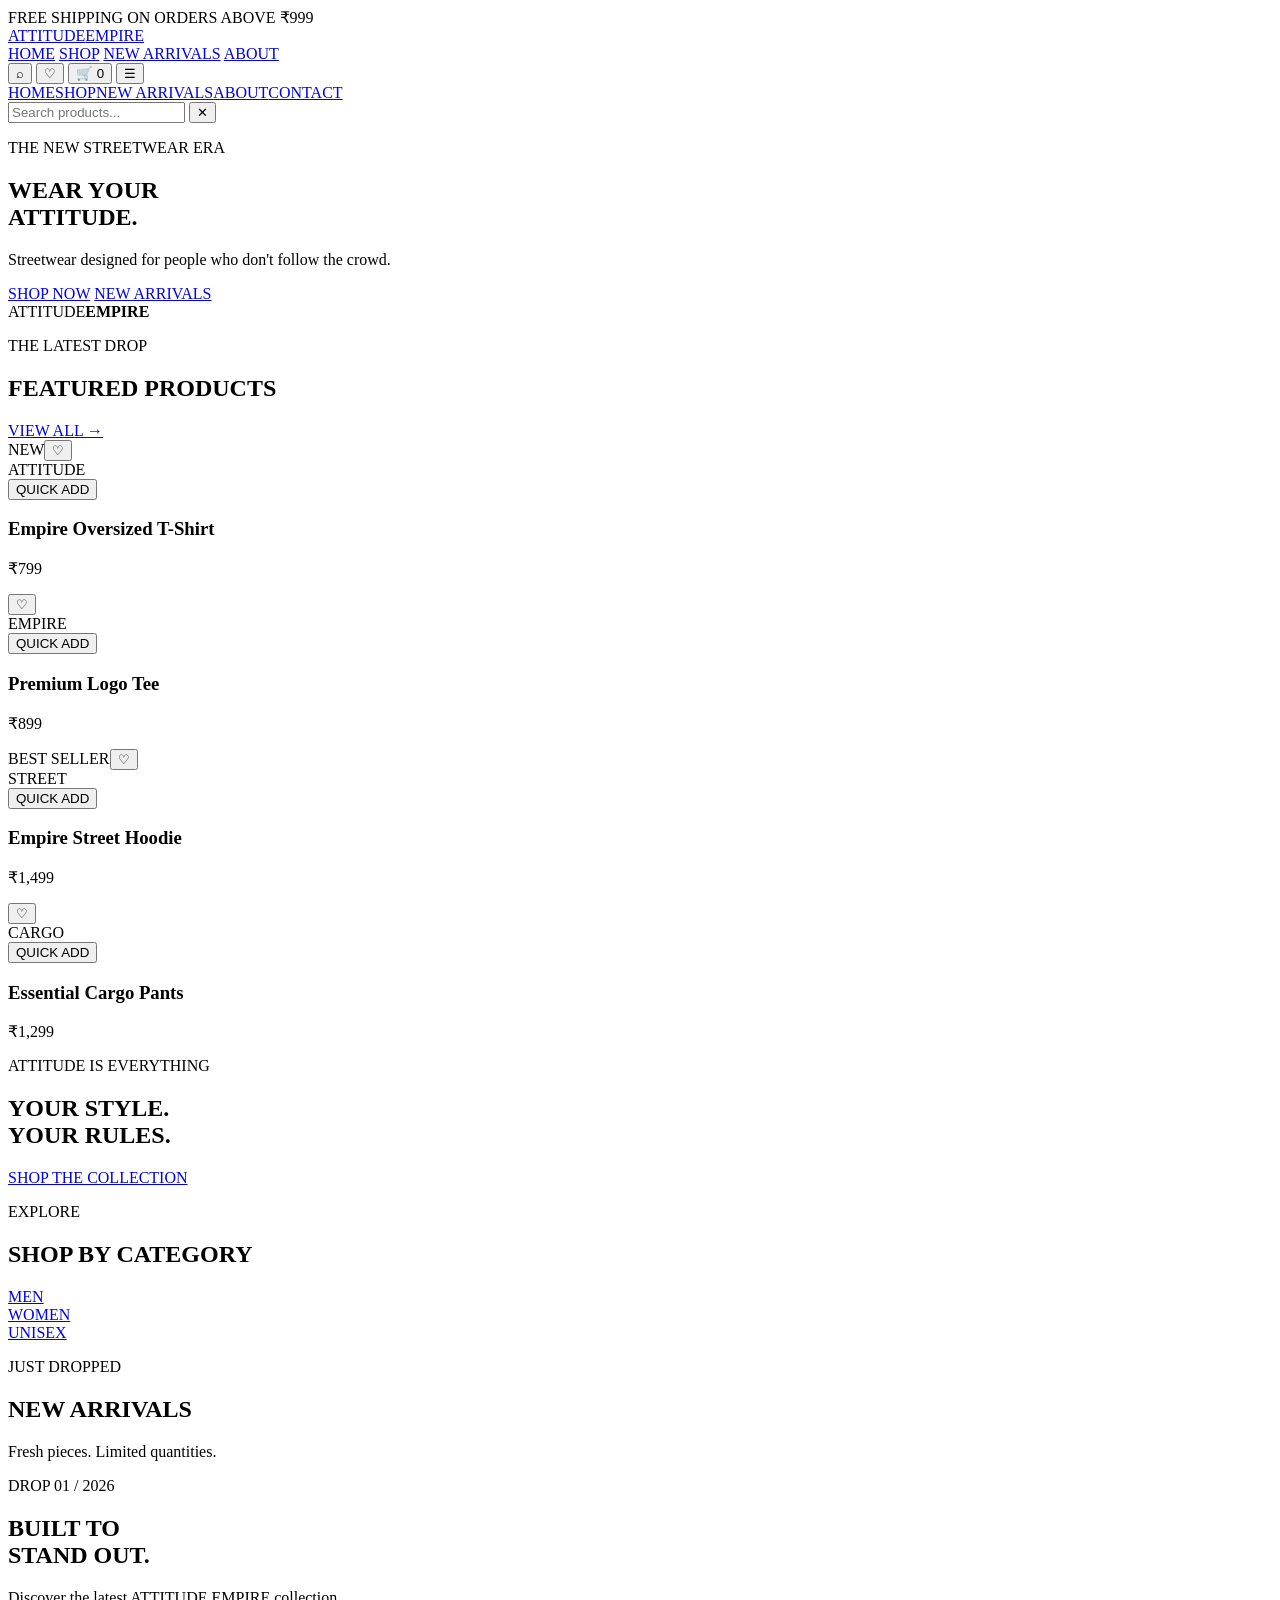
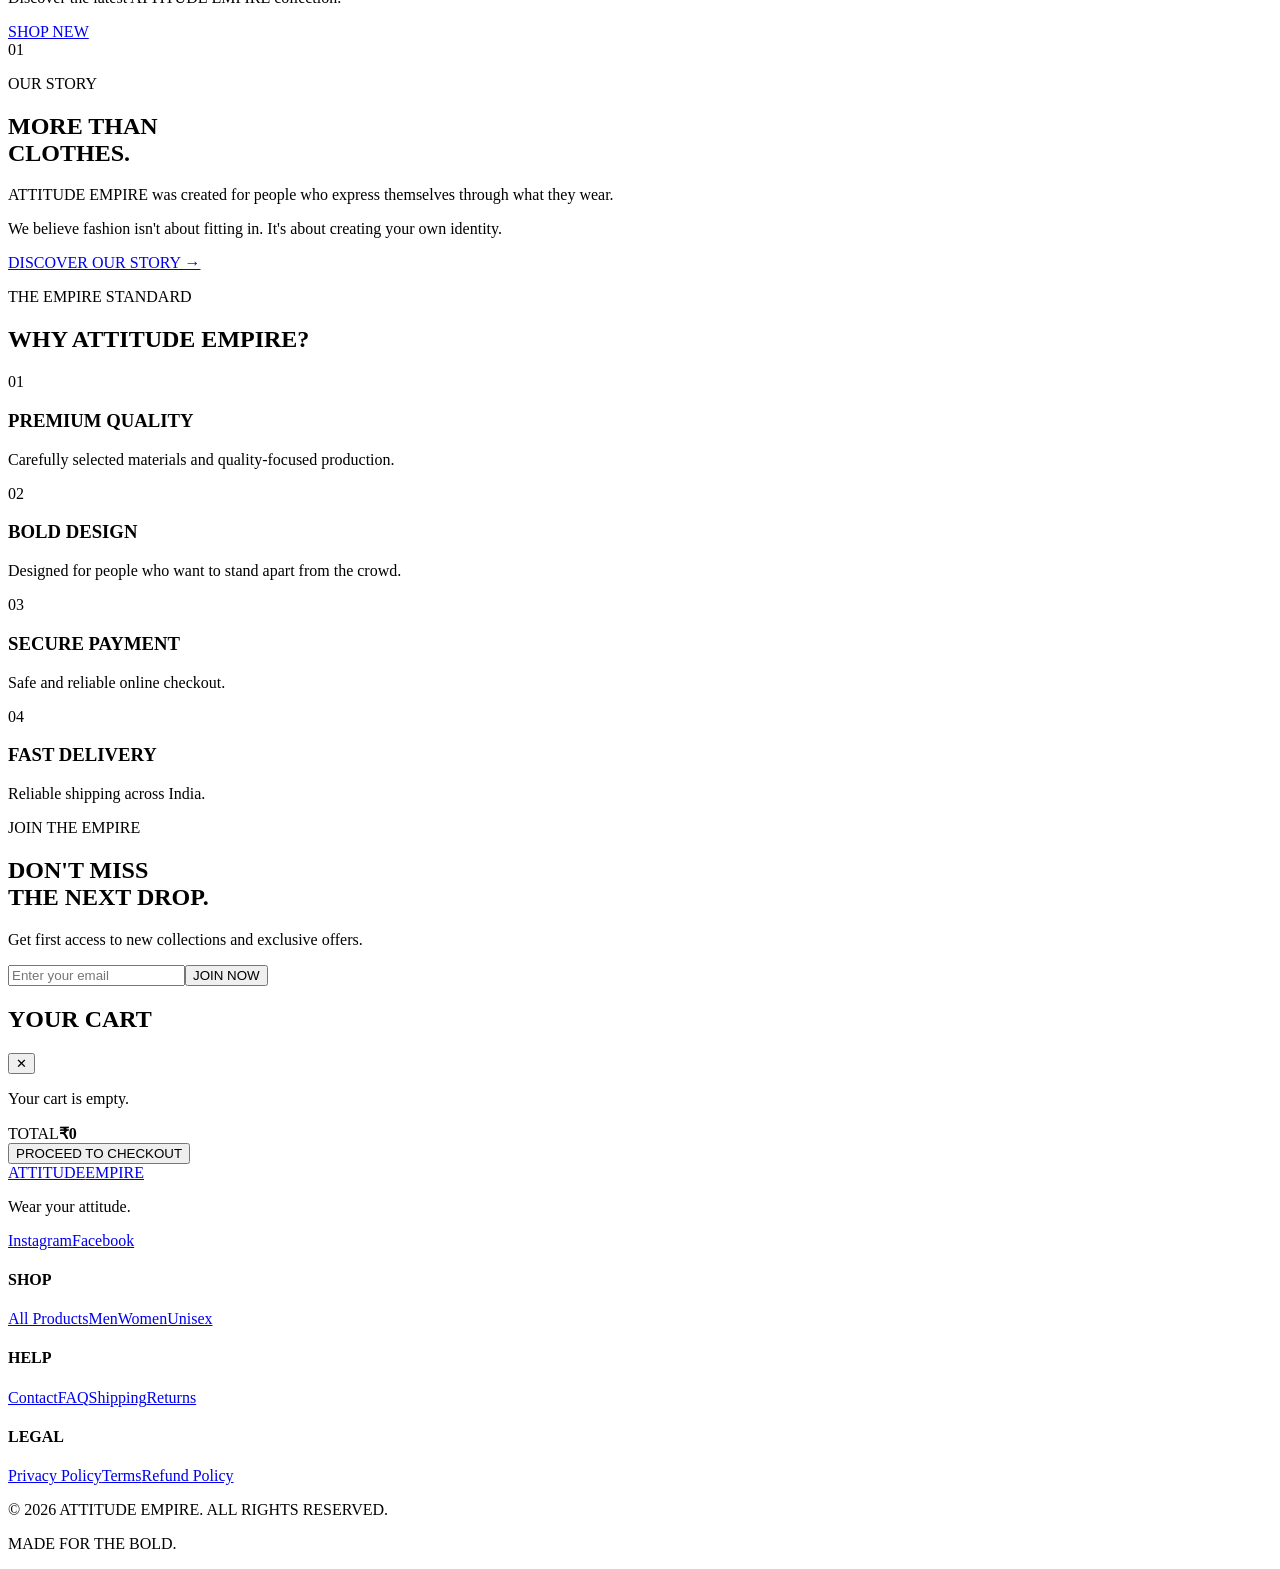
==== index.html @ fe7405b1 "Add ATTITUDE EMPIRE homepage" ====
<!DOCTYPE html>
<html lang="en">
<head>
  <meta charset="UTF-8">
  <meta name="viewport" content="width=device-width, initial-scale=1.0">
  <title>ATTITUDE EMPIRE | Wear Your Attitude</title>
  <meta name="description" content="ATTITUDE EMPIRE - Premium streetwear designed for those who don't follow the crowd.">
  <link rel="preconnect" href="https://fonts.googleapis.com">
  <link rel="preconnect" href="https://fonts.gstatic.com" crossorigin>
  <link href="https://fonts.googleapis.com/css2?family=Montserrat:wght@400;500;600;700;800&display=swap" rel="stylesheet">
  <link rel="stylesheet" href="style.css">
</head>
<body>
  <div class="announcement">FREE SHIPPING ON ORDERS ABOVE ₹999</div>

  <header class="navbar">
    <a href="#home" class="logo">ATTITUDE<span>EMPIRE</span></a>
    <nav class="desktop-nav">
      <a href="#home">HOME</a>
      <a href="#shop">SHOP</a>
      <a href="#new">NEW ARRIVALS</a>
      <a href="#about">ABOUT</a>
    </nav>
    <div class="nav-actions">
      <button id="searchBtn" aria-label="Search">⌕</button>
      <button aria-label="Wishlist">♡</button>
      <button id="cartBtn" aria-label="Cart">🛒 <span id="cartCount">0</span></button>
      <button id="menuBtn" class="mobile-menu-btn" aria-label="Menu">☰</button>
    </div>
  </header>

  <div id="mobileMenu" class="mobile-menu">
    <a href="#home">HOME</a><a href="#shop">SHOP</a><a href="#new">NEW ARRIVALS</a><a href="#about">ABOUT</a><a href="#contact">CONTACT</a>
  </div>

  <div id="searchPanel" class="search-panel">
    <input type="text" id="searchInput" placeholder="Search products...">
    <button id="closeSearch">✕</button>
  </div>

  <main>
    <section id="home" class="hero">
      <div class="hero-content">
        <p class="eyebrow">THE NEW STREETWEAR ERA</p>
        <h1>WEAR YOUR<br><span>ATTITUDE.</span></h1>
        <p class="hero-description">Streetwear designed for people who don't follow the crowd.</p>
        <div class="hero-buttons">
          <a href="#shop" class="btn btn-dark">SHOP NOW</a>
          <a href="#new" class="btn btn-outline">NEW ARRIVALS</a>
        </div>
      </div>
      <div class="hero-image"><div class="hero-placeholder"><span>ATTITUDE</span><strong>EMPIRE</strong></div></div>
    </section>

    <section id="shop" class="section">
      <div class="section-heading">
        <div><p class="eyebrow">THE LATEST DROP</p><h2>FEATURED PRODUCTS</h2></div>
        <a href="#products" class="view-all">VIEW ALL →</a>
      </div>
      <div id="products" class="product-grid">
        <article class="product-card" data-name="Empire Oversized T Shirt">
          <div class="product-image"><span class="badge">NEW</span><button class="wishlist">♡</button><div class="product-placeholder">ATTITUDE</div><button class="quick-add" data-product="Empire Oversized T-Shirt" data-price="799">QUICK ADD</button></div>
          <div class="product-info"><h3>Empire Oversized T-Shirt</h3><p>₹799</p></div>
        </article>
        <article class="product-card" data-name="Premium Logo Tee">
          <div class="product-image"><button class="wishlist">♡</button><div class="product-placeholder">EMPIRE</div><button class="quick-add" data-product="Premium Logo Tee" data-price="899">QUICK ADD</button></div>
          <div class="product-info"><h3>Premium Logo Tee</h3><p>₹899</p></div>
        </article>
        <article class="product-card" data-name="Empire Street Hoodie">
          <div class="product-image"><span class="badge">BEST SELLER</span><button class="wishlist">♡</button><div class="product-placeholder">STREET</div><button class="quick-add" data-product="Empire Street Hoodie" data-price="1499">QUICK ADD</button></div>
          <div class="product-info"><h3>Empire Street Hoodie</h3><p>₹1,499</p></div>
        </article>
        <article class="product-card" data-name="Essential Cargo Pants">
          <div class="product-image"><button class="wishlist">♡</button><div class="product-placeholder">CARGO</div><button class="quick-add" data-product="Essential Cargo Pants" data-price="1299">QUICK ADD</button></div>
          <div class="product-info"><h3>Essential Cargo Pants</h3><p>₹1,299</p></div>
        </article>
      </div>
    </section>

    <section class="statement"><div><p class="eyebrow">ATTITUDE IS EVERYTHING</p><h2>YOUR STYLE.<br>YOUR RULES.</h2><a href="#shop" class="btn btn-light">SHOP THE COLLECTION</a></div></section>

    <section class="section categories-section">
      <div class="center-heading"><p class="eyebrow">EXPLORE</p><h2>SHOP BY CATEGORY</h2></div>
      <div class="category-grid">
        <a href="#shop" class="category-card"><div class="category-bg men"><span>MEN</span></div></a>
        <a href="#shop" class="category-card"><div class="category-bg women"><span>WOMEN</span></div></a>
        <a href="#shop" class="category-card"><div class="category-bg unisex"><span>UNISEX</span></div></a>
      </div>
    </section>

    <section id="new" class="section new-arrivals">
      <div class="center-heading"><p class="eyebrow">JUST DROPPED</p><h2>NEW ARRIVALS</h2><p>Fresh pieces. Limited quantities.</p></div>
      <div class="new-arrival-box"><div><p class="eyebrow">DROP 01 / 2026</p><h2>BUILT TO<br>STAND OUT.</h2><p>Discover the latest ATTITUDE EMPIRE collection.</p><a href="#shop" class="btn btn-dark">SHOP NEW</a></div><div class="drop-number">01</div></div>
    </section>

    <section id="about" class="about"><div class="about-content"><p class="eyebrow">OUR STORY</p><h2>MORE THAN<br><span>CLOTHES.</span></h2><p>ATTITUDE EMPIRE was created for people who express themselves through what they wear.</p><p>We believe fashion isn't about fitting in. It's about creating your own identity.</p><a href="#contact" class="text-link">DISCOVER OUR STORY →</a></div></section>

    <section class="section why-us">
      <div class="center-heading"><p class="eyebrow">THE EMPIRE STANDARD</p><h2>WHY ATTITUDE EMPIRE?</h2></div>
      <div class="features">
        <div class="feature"><div>01</div><h3>PREMIUM QUALITY</h3><p>Carefully selected materials and quality-focused production.</p></div>
        <div class="feature"><div>02</div><h3>BOLD DESIGN</h3><p>Designed for people who want to stand apart from the crowd.</p></div>
        <div class="feature"><div>03</div><h3>SECURE PAYMENT</h3><p>Safe and reliable online checkout.</p></div>
        <div class="feature"><div>04</div><h3>FAST DELIVERY</h3><p>Reliable shipping across India.</p></div>
      </div>
    </section>

    <section class="newsletter"><p class="eyebrow">JOIN THE EMPIRE</p><h2>DON'T MISS<br>THE NEXT DROP.</h2><p>Get first access to new collections and exclusive offers.</p><form id="newsletterForm"><input type="email" placeholder="Enter your email" required><button type="submit">JOIN NOW</button></form></section>
  </main>

  <aside id="cartDrawer" class="cart-drawer">
    <div class="cart-header"><h2>YOUR CART</h2><button id="closeCart">✕</button></div>
    <div id="cartItems" class="cart-items"><p class="empty-cart">Your cart is empty.</p></div>
    <div class="cart-footer"><div class="cart-total"><span>TOTAL</span><strong id="cartTotal">₹0</strong></div><button id="checkoutBtn" class="checkout-btn">PROCEED TO CHECKOUT</button></div>
  </aside>
  <div id="overlay" class="overlay"></div>

  <footer id="contact">
    <div class="footer-main">
      <div class="footer-brand"><a href="#home" class="logo">ATTITUDE<span>EMPIRE</span></a><p>Wear your attitude.</p><div class="socials"><a href="#">Instagram</a><a href="#">Facebook</a></div></div>
      <div class="footer-column"><h4>SHOP</h4><a href="#shop">All Products</a><a href="#shop">Men</a><a href="#shop">Women</a><a href="#shop">Unisex</a></div>
      <div class="footer-column"><h4>HELP</h4><a href="#contact">Contact</a><a href="#">FAQ</a><a href="#">Shipping</a><a href="#">Returns</a></div>
      <div class="footer-column"><h4>LEGAL</h4><a href="#">Privacy Policy</a><a href="#">Terms</a><a href="#">Refund Policy</a></div>
    </div>
    <div class="footer-bottom"><p>© 2026 ATTITUDE EMPIRE. ALL RIGHTS RESERVED.</p><p>MADE FOR THE BOLD.</p></div>
  </footer>

  <script src="script.js"></script>
</body>
</html>
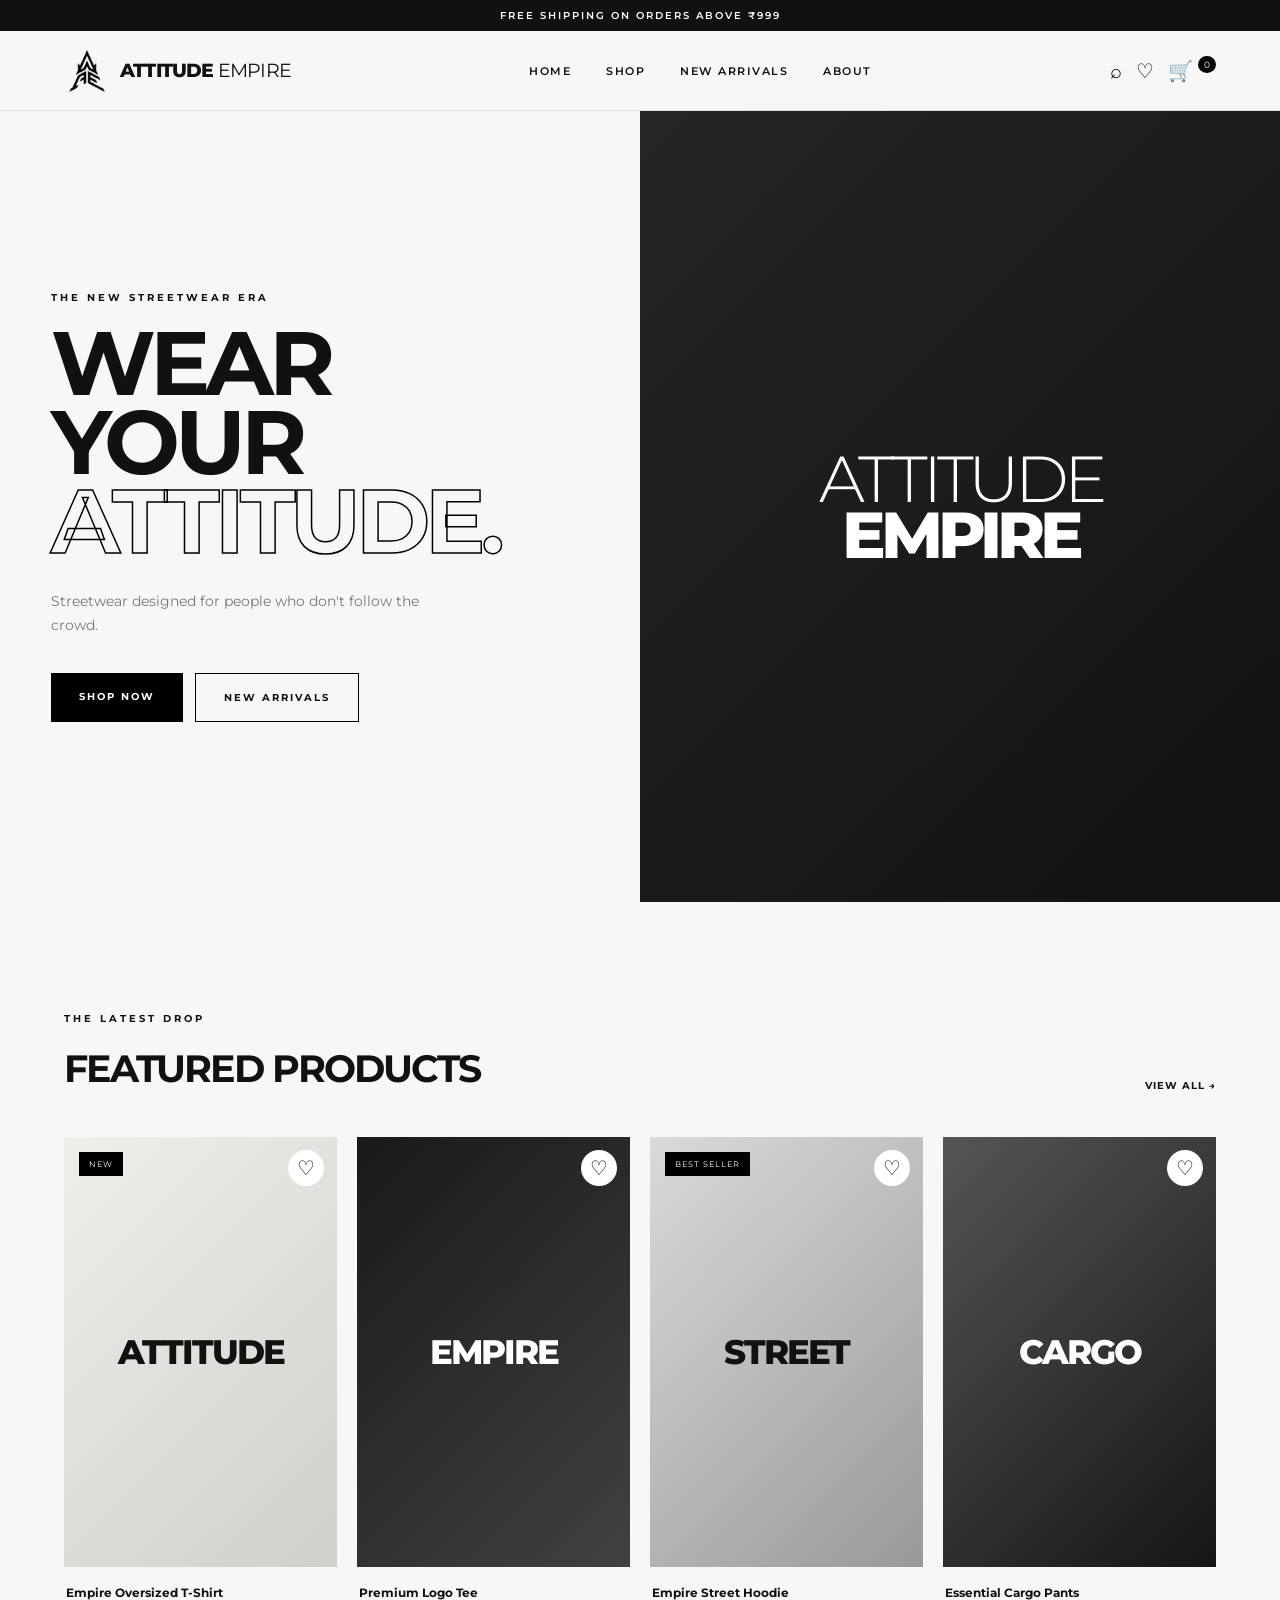
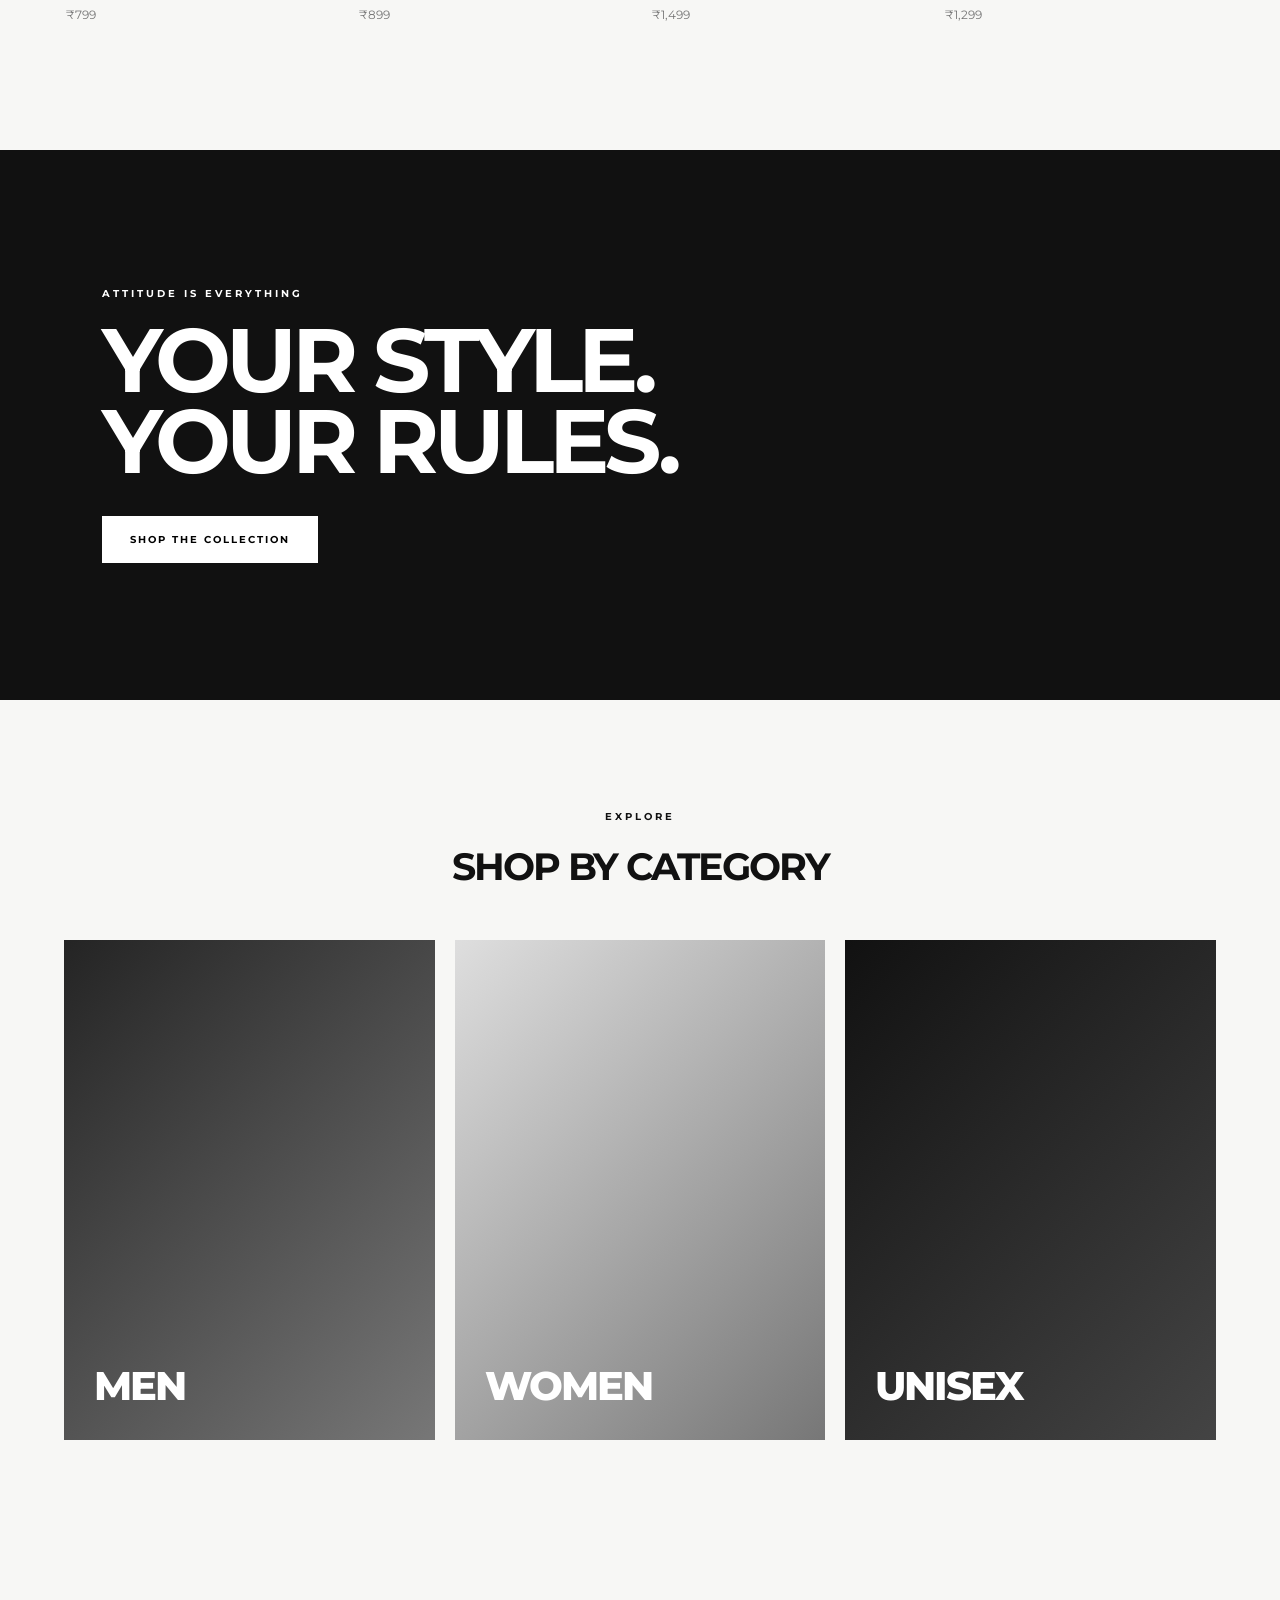
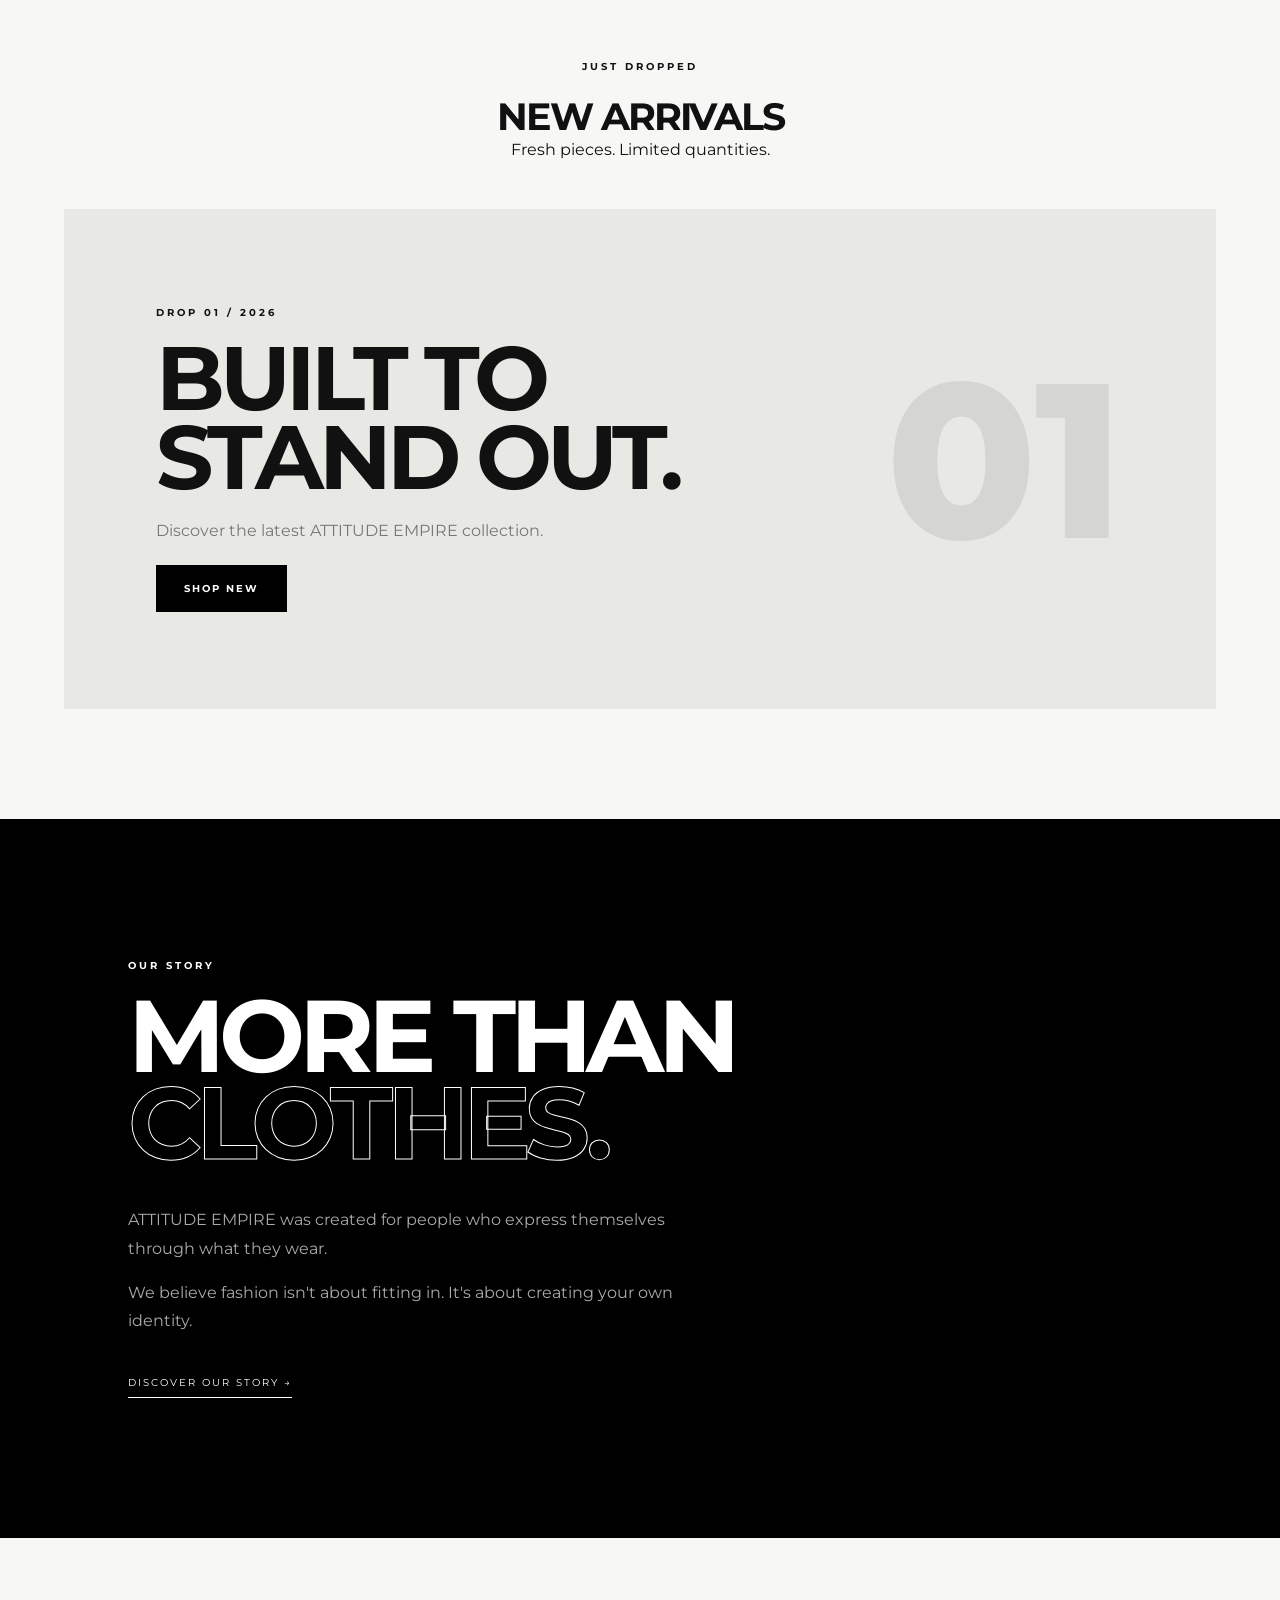
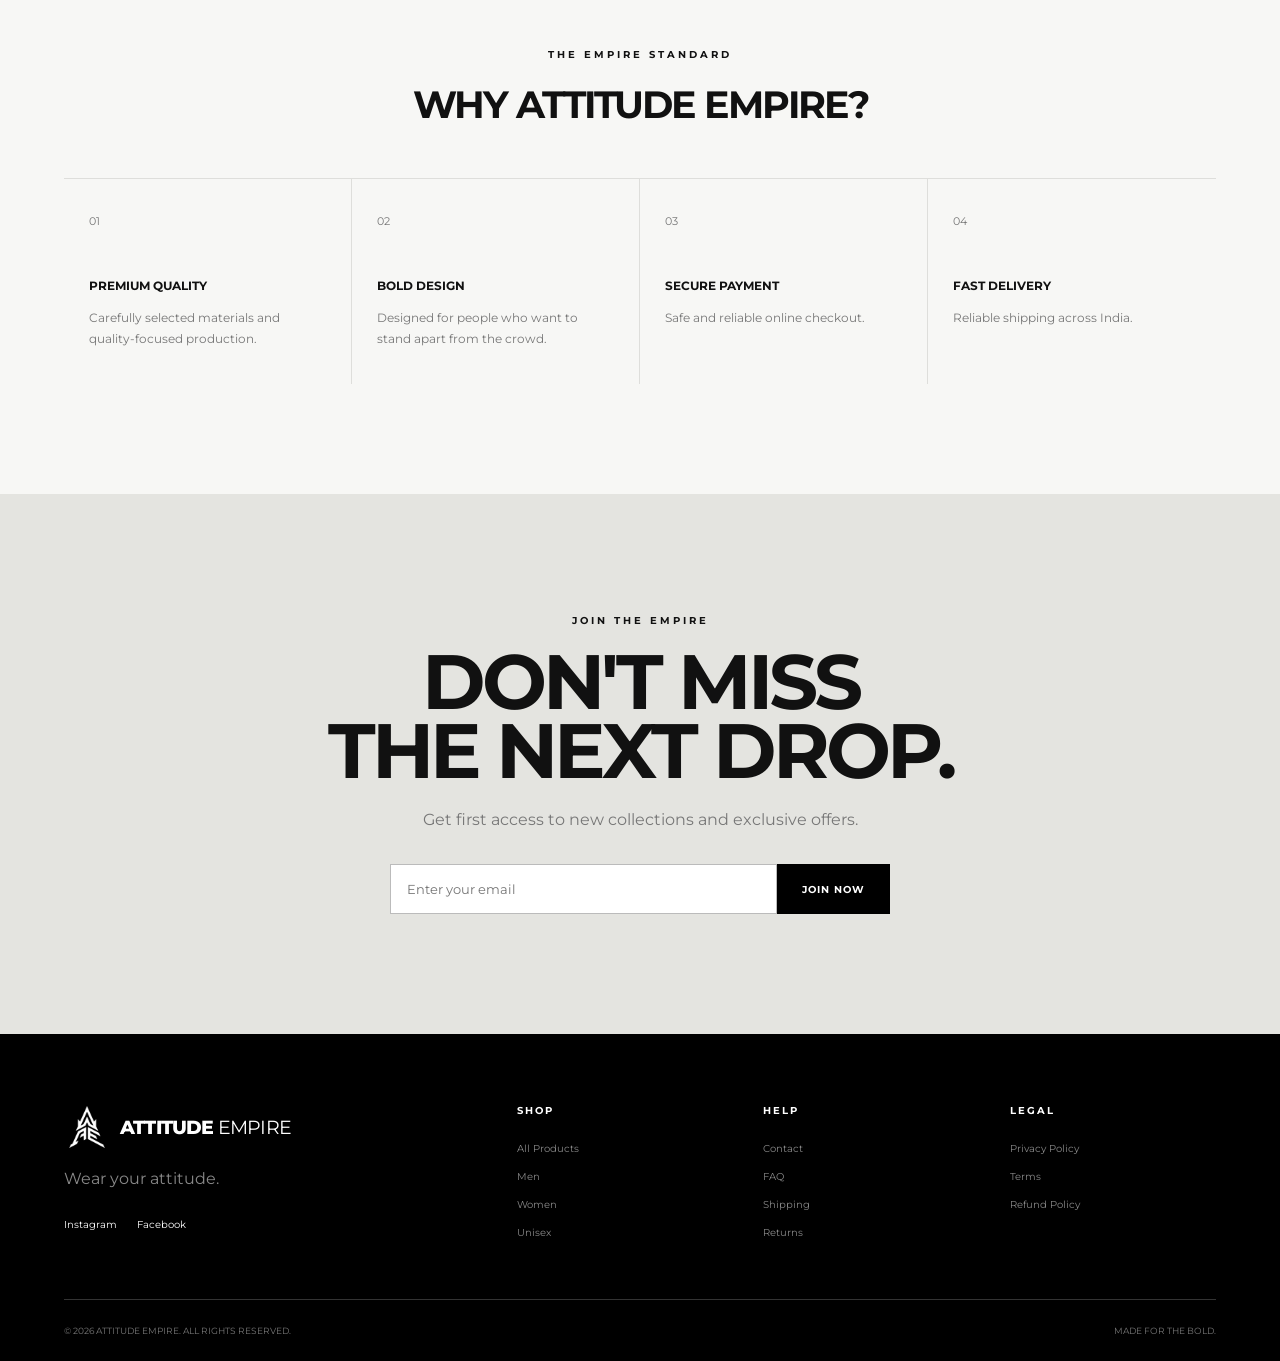
==== commit 3b23eda8: "Add official ATTITUDE EMPIRE brand assets" ====
--- a/index.html
+++ b/index.html
@@ -5,6 +5,8 @@
   <meta name="viewport" content="width=device-width, initial-scale=1.0">
   <title>ATTITUDE EMPIRE | Wear Your Attitude</title>
   <meta name="description" content="ATTITUDE EMPIRE - Premium streetwear designed for those who don't follow the crowd.">
+  <link rel="icon" type="image/png" sizes="64x64" href="assets/favicon.png">
+  <link rel="apple-touch-icon" sizes="180x180" href="assets/apple-touch-icon.png">
   <link rel="preconnect" href="https://fonts.googleapis.com">
   <link rel="preconnect" href="https://fonts.gstatic.com" crossorigin>
   <link href="https://fonts.googleapis.com/css2?family=Montserrat:wght@400;500;600;700;800&display=swap" rel="stylesheet">
@@ -14,7 +16,7 @@
   <div class="announcement">FREE SHIPPING ON ORDERS ABOVE ₹999</div>
 
   <header class="navbar">
-    <a href="#home" class="logo">ATTITUDE<span>EMPIRE</span></a>
+    <a href="#home" class="logo" aria-label="ATTITUDE EMPIRE home"><img src="assets/attitude-empire-logo.png" alt="" width="52" height="52"><span class="logo-wordmark"><strong>ATTITUDE</strong> EMPIRE</span></a>
     <nav class="desktop-nav">
       <a href="#home">HOME</a>
       <a href="#shop">SHOP</a>
@@ -117,7 +119,7 @@
 
   <footer id="contact">
     <div class="footer-main">
-      <div class="footer-brand"><a href="#home" class="logo">ATTITUDE<span>EMPIRE</span></a><p>Wear your attitude.</p><div class="socials"><a href="#">Instagram</a><a href="#">Facebook</a></div></div>
+      <div class="footer-brand"><a href="#home" class="logo footer-logo" aria-label="ATTITUDE EMPIRE home"><img src="assets/attitude-empire-logo.png" alt="" width="64" height="64"><span class="logo-wordmark"><strong>ATTITUDE</strong> EMPIRE</span></a><p>Wear your attitude.</p><div class="socials"><a href="#">Instagram</a><a href="#">Facebook</a></div></div>
       <div class="footer-column"><h4>SHOP</h4><a href="#shop">All Products</a><a href="#shop">Men</a><a href="#shop">Women</a><a href="#shop">Unisex</a></div>
       <div class="footer-column"><h4>HELP</h4><a href="#contact">Contact</a><a href="#">FAQ</a><a href="#">Shipping</a><a href="#">Returns</a></div>
       <div class="footer-column"><h4>LEGAL</h4><a href="#">Privacy Policy</a><a href="#">Terms</a><a href="#">Refund Policy</a></div>
@@ -127,4 +129,4 @@
 
   <script src="script.js"></script>
 </body>
-</html>+</html>
--- a/style.css
+++ b/style.css
@@ -0,0 +1,8 @@
+*{margin:0;padding:0;box-sizing:border-box}:root{--black:#111;--white:#fff;--cream:#f7f7f5;--gray:#777;--border:#dededb}html{scroll-behavior:smooth}body{font-family:"Montserrat",Arial,sans-serif;background:var(--cream);color:var(--black);overflow-x:hidden}a{color:inherit;text-decoration:none}button,input{font-family:inherit}button{cursor:pointer;border:0}.announcement{background:var(--black);color:white;text-align:center;padding:9px;font-size:10px;letter-spacing:2px;font-weight:600}.navbar{height:80px;padding:0 5%;display:flex;align-items:center;justify-content:space-between;background:rgba(247,247,245,.96);border-bottom:1px solid var(--border);position:sticky;top:0;z-index:100}.logo{font-size:19px;font-weight:800;letter-spacing:-.8px}.logo span{font-weight:400;margin-left:4px}.desktop-nav{display:flex;gap:35px}.desktop-nav a{font-size:11px;font-weight:600;letter-spacing:1.5px}.nav-actions{display:flex;align-items:center;gap:14px}.nav-actions button{background:transparent;font-size:20px}#cartCount{background:black;color:white;font-size:9px;border-radius:50%;padding:3px 6px;vertical-align:top}.mobile-menu-btn{display:none}.search-panel{display:none;position:fixed;top:80px;left:0;width:100%;padding:25px 5%;background:white;z-index:99;border-bottom:1px solid var(--border)}.search-panel.active{display:flex}.search-panel input{width:100%;padding:15px;border:1px solid #ccc;outline:none}.search-panel button{width:60px;background:black;color:white}.hero{min-height:calc(100vh - 109px);display:grid;grid-template-columns:1fr 1fr}.hero-content{display:flex;flex-direction:column;justify-content:center;padding:8%}.eyebrow{font-size:10px;font-weight:700;letter-spacing:3px;margin-bottom:20px}.hero h1{font-size:clamp(55px,7vw,105px);line-height:.88;letter-spacing:-5px;margin-bottom:30px}.hero h1 span{-webkit-text-stroke:1.5px black;color:transparent}.hero-description{max-width:400px;line-height:1.7;color:var(--gray);font-size:14px;margin-bottom:35px}.hero-buttons{display:flex;gap:12px}.btn{display:inline-block;padding:17px 28px;font-size:10px;font-weight:700;letter-spacing:2px;transition:.3s}.btn-dark{background:black;color:white}.btn-dark:hover{background:#333}.btn-outline{border:1px solid black}.btn-outline:hover{background:black;color:white}.hero-image{min-height:600px}.hero-placeholder{height:100%;background:linear-gradient(135deg,#252525,#111);color:white;display:flex;flex-direction:column;justify-content:center;align-items:center;font-size:65px;line-height:.85;letter-spacing:-5px}.hero-placeholder span{font-weight:300}.hero-placeholder strong{font-weight:800}.section{padding:110px 5%}.section-heading{display:flex;justify-content:space-between;align-items:end;margin-bottom:45px}.section-heading h2,.center-heading h2{font-size:38px;letter-spacing:-2px}.view-all{font-size:10px;font-weight:700;letter-spacing:1px}.product-grid{display:grid;grid-template-columns:repeat(4,1fr);gap:20px}.product-image{height:430px;position:relative;background:#e7e7e3;overflow:hidden}.product-placeholder{width:100%;height:100%;display:flex;justify-content:center;align-items:center;background:linear-gradient(135deg,#eeeeeb,#cfcfcb);font-size:34px;font-weight:800;letter-spacing:-2px}.product-card:nth-child(2) .product-placeholder{background:linear-gradient(135deg,#191919,#414141);color:white}.product-card:nth-child(3) .product-placeholder{background:linear-gradient(135deg,#dadada,#999)}.product-card:nth-child(4) .product-placeholder{background:linear-gradient(135deg,#555,#151515);color:white}.badge{position:absolute;top:15px;left:15px;background:black;color:white;padding:7px 10px;font-size:8px;letter-spacing:1px;z-index:2}.wishlist{position:absolute;top:13px;right:13px;width:36px;height:36px;border-radius:50%;background:white;font-size:20px;z-index:2}.wishlist.active{background:black;color:white}.quick-add{position:absolute;bottom:-60px;left:15px;right:15px;padding:15px;background:white;font-size:9px;font-weight:700;letter-spacing:2px;transition:.3s}.product-image:hover .quick-add{bottom:15px}.product-info{padding:18px 2px}.product-info h3{font-size:12px;margin-bottom:7px}.product-info p{font-size:12px;color:var(--gray)}.statement{min-height:550px;padding:80px 8%;display:flex;align-items:center;background:#111;color:white}.statement h2{font-size:clamp(50px,7vw,100px);line-height:.9;letter-spacing:-5px;margin-bottom:35px}.statement .btn-light{background:white;color:black}.center-heading{text-align:center;margin-bottom:50px}.category-grid{display:grid;grid-template-columns:repeat(3,1fr);gap:20px}.category-bg{height:500px;display:flex;align-items:end;padding:30px;transition:.5s}.category-bg:hover{transform:scale(.98)}.category-bg span{color:white;font-size:40px;font-weight:800;letter-spacing:-2px}.men{background:linear-gradient(135deg,#242424,#777)}.women{background:linear-gradient(135deg,#dedede,#777)}.unisex{background:linear-gradient(135deg,#111,#444)}.new-arrival-box{background:#e8e8e4;min-height:500px;padding:8%;display:flex;justify-content:space-between;align-items:center}.new-arrival-box h2{font-size:clamp(50px,7vw,90px);line-height:.88;letter-spacing:-5px;margin-bottom:25px}.new-arrival-box p:not(.eyebrow){color:var(--gray);max-width:400px;margin-bottom:25px}.drop-number{font-size:220px;font-weight:800;color:#d5d5d1}.about{background:black;color:white;padding:140px 10%}.about-content{max-width:800px}.about h2{font-size:clamp(55px,8vw,110px);line-height:.85;letter-spacing:-6px;margin-bottom:40px}.about h2 span{-webkit-text-stroke:1px white;color:transparent}.about p:not(.eyebrow){color:#aaa;line-height:1.8;max-width:550px;margin-bottom:15px}.text-link{display:inline-block;margin-top:25px;border-bottom:1px solid white;padding-bottom:8px;font-size:10px;letter-spacing:2px}.features{display:grid;grid-template-columns:repeat(4,1fr);border-top:1px solid var(--border)}.feature{padding:35px 25px;border-right:1px solid var(--border)}.feature:last-child{border-right:0}.feature>div{font-size:11px;color:var(--gray);margin-bottom:50px}.feature h3{font-size:12px;margin-bottom:15px}.feature p{font-size:12px;line-height:1.7;color:var(--gray)}.newsletter{background:#e4e4e0;text-align:center;padding:120px 20px}.newsletter h2{font-size:clamp(45px,6vw,85px);line-height:.9;letter-spacing:-4px;margin-bottom:25px}.newsletter>p:not(.eyebrow){color:var(--gray);margin-bottom:35px}.newsletter form{display:flex;max-width:500px;margin:auto}.newsletter input{flex:1;border:1px solid #bbb;padding:16px;outline:none}.newsletter button{padding:0 25px;background:black;color:white;font-size:10px;font-weight:700;letter-spacing:1px}.overlay{display:none;position:fixed;inset:0;background:rgba(0,0,0,.5);z-index:150}.overlay.active{display:block}.cart-drawer{position:fixed;right:-450px;top:0;width:420px;max-width:90%;height:100vh;background:white;z-index:200;transition:.4s;display:flex;flex-direction:column}.cart-drawer.active{right:0}.cart-header{padding:25px;border-bottom:1px solid var(--border);display:flex;justify-content:space-between}.cart-header button{background:transparent;font-size:18px}.cart-items{flex:1;overflow-y:auto;padding:25px}.empty-cart{text-align:center;color:var(--gray);margin-top:80px;font-size:13px}.cart-item{display:flex;justify-content:space-between;padding:15px 0;border-bottom:1px solid #eee}.cart-item h4{font-size:12px}.cart-item p{font-size:11px;color:var(--gray);margin-top:5px}.remove-item{background:transparent;font-size:10px}.cart-footer{padding:25px;border-top:1px solid var(--border)}.cart-total{display:flex;justify-content:space-between;margin-bottom:20px;font-size:13px}.checkout-btn{width:100%;padding:17px;background:black;color:white;font-size:10px;font-weight:700;letter-spacing:2px}footer{background:black;color:white;padding:70px 5% 25px}.footer-main{display:grid;grid-template-columns:2fr repeat(3,1fr);gap:40px;padding-bottom:60px}.footer-brand p{color:#888;margin-top:15px}.socials{display:flex;gap:20px;margin-top:30px}.socials a{font-size:10px}.footer-column{display:flex;flex-direction:column;gap:15px}.footer-column h4{font-size:10px;letter-spacing:2px;margin-bottom:10px}.footer-column a{font-size:10px;color:#888}.footer-column a:hover{color:white}.footer-bottom{border-top:1px solid #333;padding-top:25px;display:flex;justify-content:space-between;font-size:9px;color:#777}.mobile-menu{display:none}@media(max-width:900px){.desktop-nav{display:none}.mobile-menu-btn{display:block}.hero{grid-template-columns:1fr}.hero-content{min-height:550px}.hero-image{min-height:500px}.product-grid{grid-template-columns:repeat(2,1fr)}.category-grid{grid-template-columns:1fr}.category-bg{height:400px}.features{grid-template-columns:repeat(2,1fr)}.footer-main{grid-template-columns:repeat(2,1fr)}}@media(max-width:600px){.navbar{height:65px;padding:0 20px}.logo{font-size:16px}.nav-actions{gap:8px}.nav-actions button{font-size:17px}.mobile-menu{position:fixed;top:65px;left:0;width:100%;background:white;z-index:90;padding:25px;border-bottom:1px solid var(--border)}.mobile-menu.active{display:flex;flex-direction:column;gap:25px}.mobile-menu a{font-size:12px;font-weight:700;letter-spacing:1px}.hero-content{padding:70px 25px;min-height:500px}.hero h1{font-size:60px;letter-spacing:-4px}.hero-buttons{flex-direction:column}.btn{text-align:center}.hero-image{min-height:420px}.hero-placeholder{font-size:45px}.section{padding:75px 20px}.section-heading{align-items:start;flex-direction:column;gap:15px}.section-heading h2,.center-heading h2{font-size:30px}.product-grid{gap:12px}.product-image{height:300px}.product-placeholder{font-size:20px}.quick-add{bottom:10px;left:10px;right:10px}.statement{min-height:450px;padding:60px 25px}.statement h2{font-size:55px;letter-spacing:-4px}.new-arrival-box{padding:50px 25px}.new-arrival-box h2{font-size:55px}.drop-number{display:none}.about{padding:90px 25px}.about h2{font-size:60px}.features{grid-template-columns:1fr}.feature{border-right:0;border-bottom:1px solid var(--border)}.newsletter{padding:90px 20px}.newsletter h2{font-size:50px}.newsletter form{flex-direction:column;gap:10px}.newsletter button{padding:16px}.footer-main{grid-template-columns:1fr 1fr}.footer-brand{grid-column:1/-1}.footer-bottom{flex-direction:column;gap:10px}}
+/* Official ATTITUDE EMPIRE brand lockup */
+.logo{display:inline-flex;align-items:center;gap:10px;flex-shrink:0;font-size:19px;letter-spacing:-.8px}
+.logo img{display:block;width:46px;height:46px;object-fit:contain}
+.logo .logo-wordmark{font-weight:400;margin-left:0;white-space:nowrap}
+.logo-wordmark strong{font-weight:800}
+.footer-logo img{filter:invert(1)}
+@media(max-width:600px){.logo{font-size:14px;gap:7px}.logo img{width:38px;height:38px}.footer-logo{font-size:16px}.footer-logo img{width:52px;height:52px}}
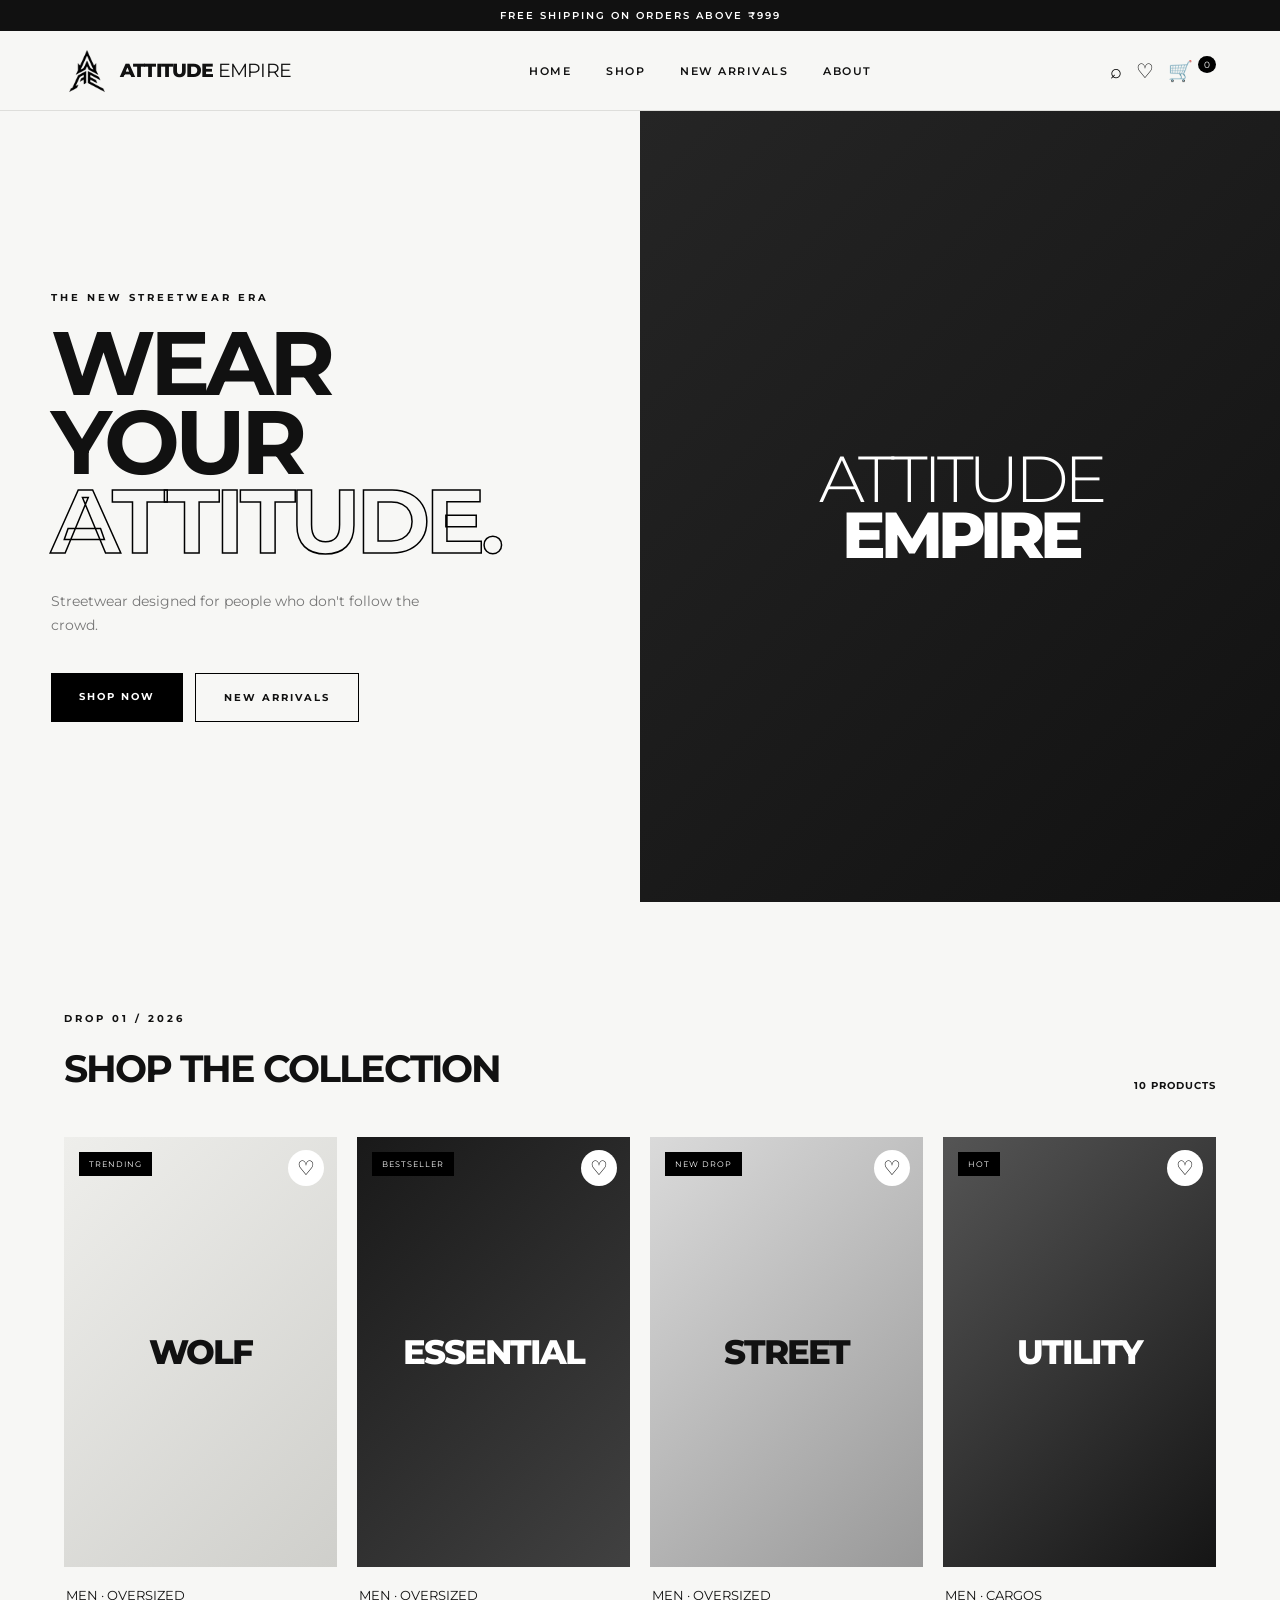
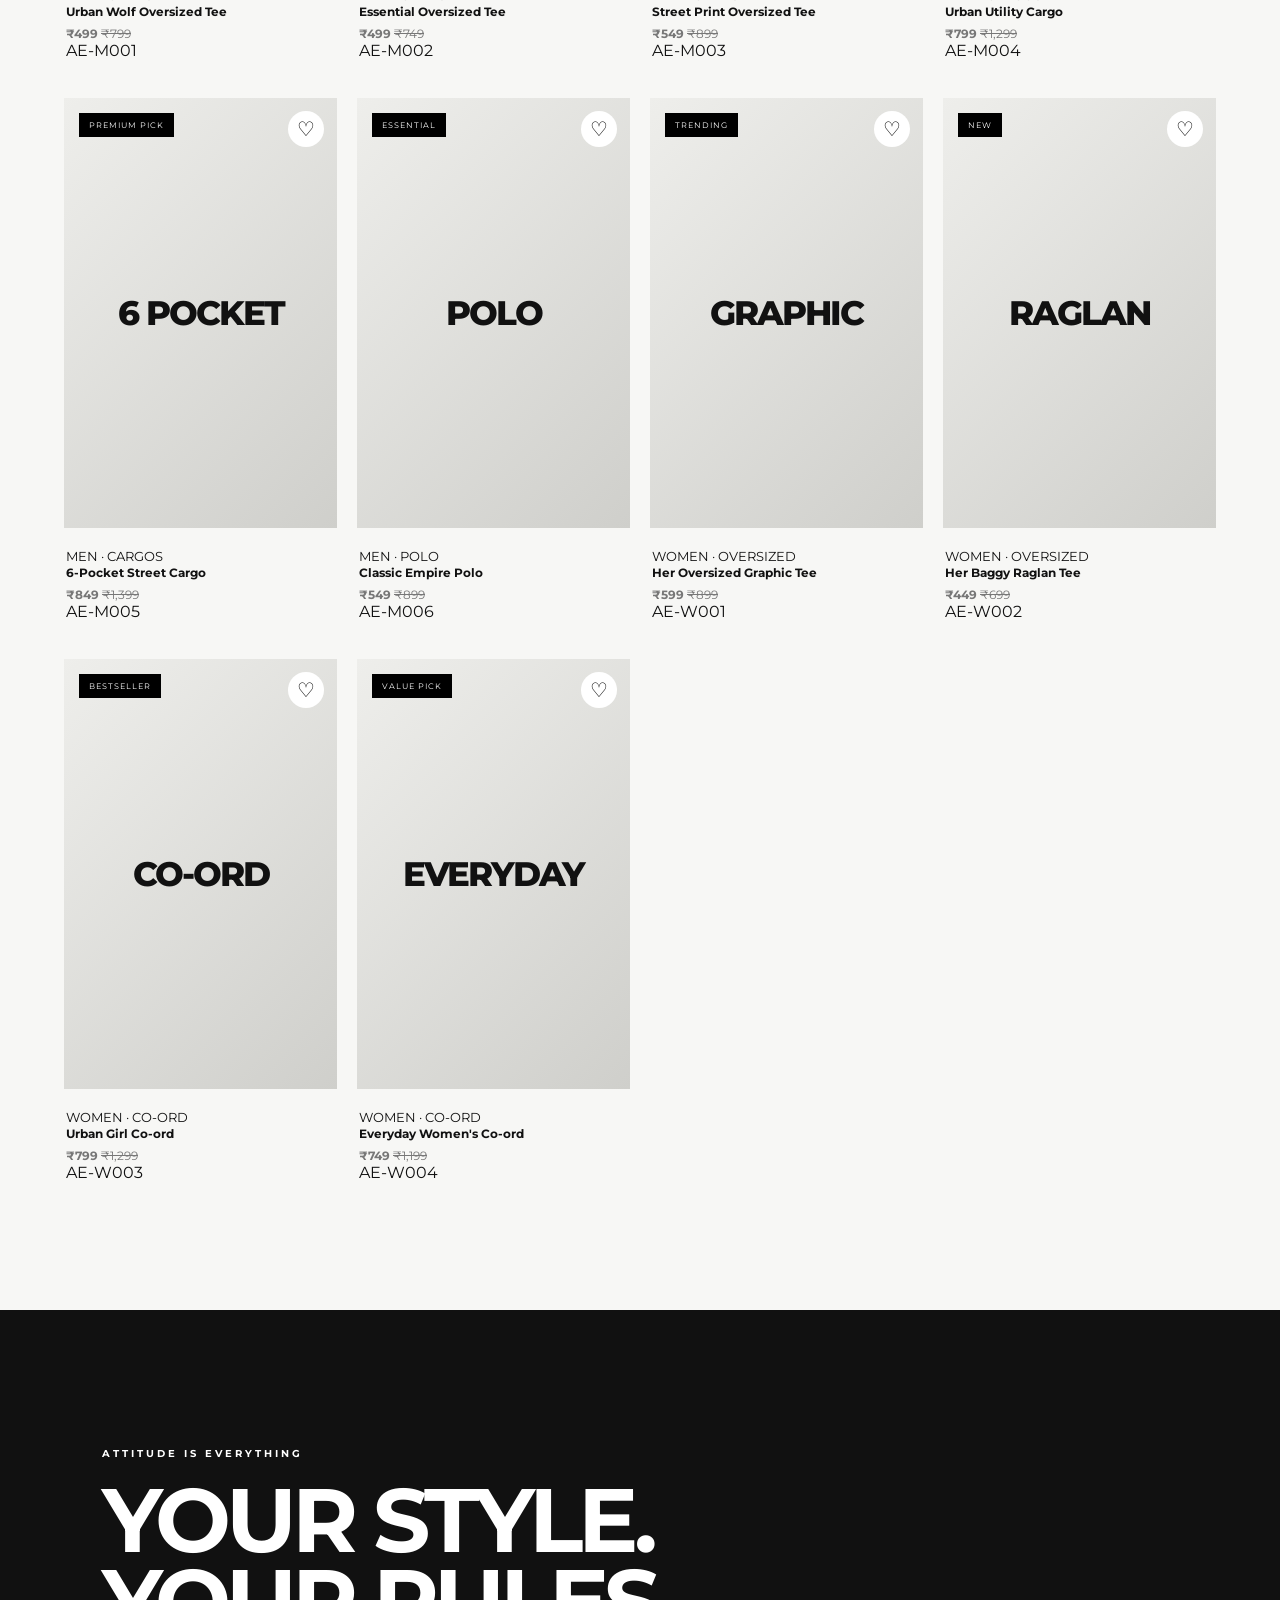
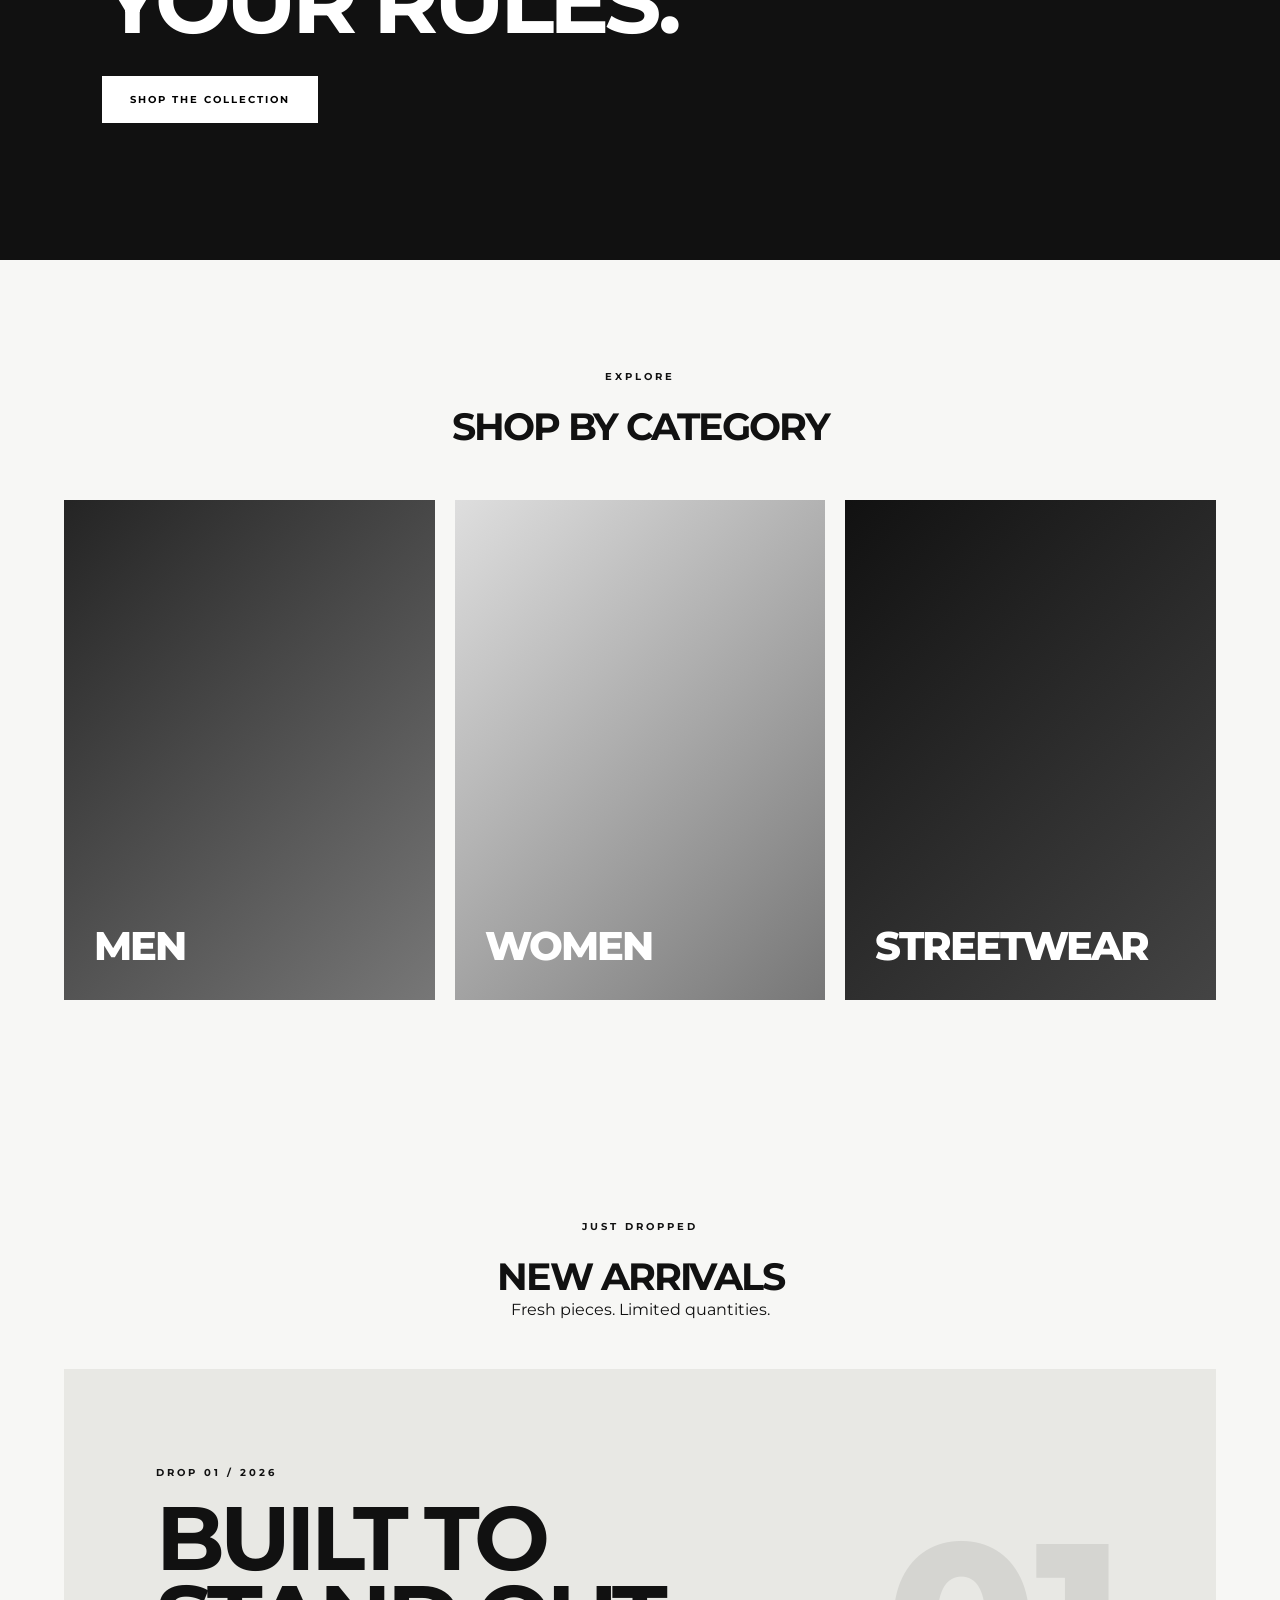
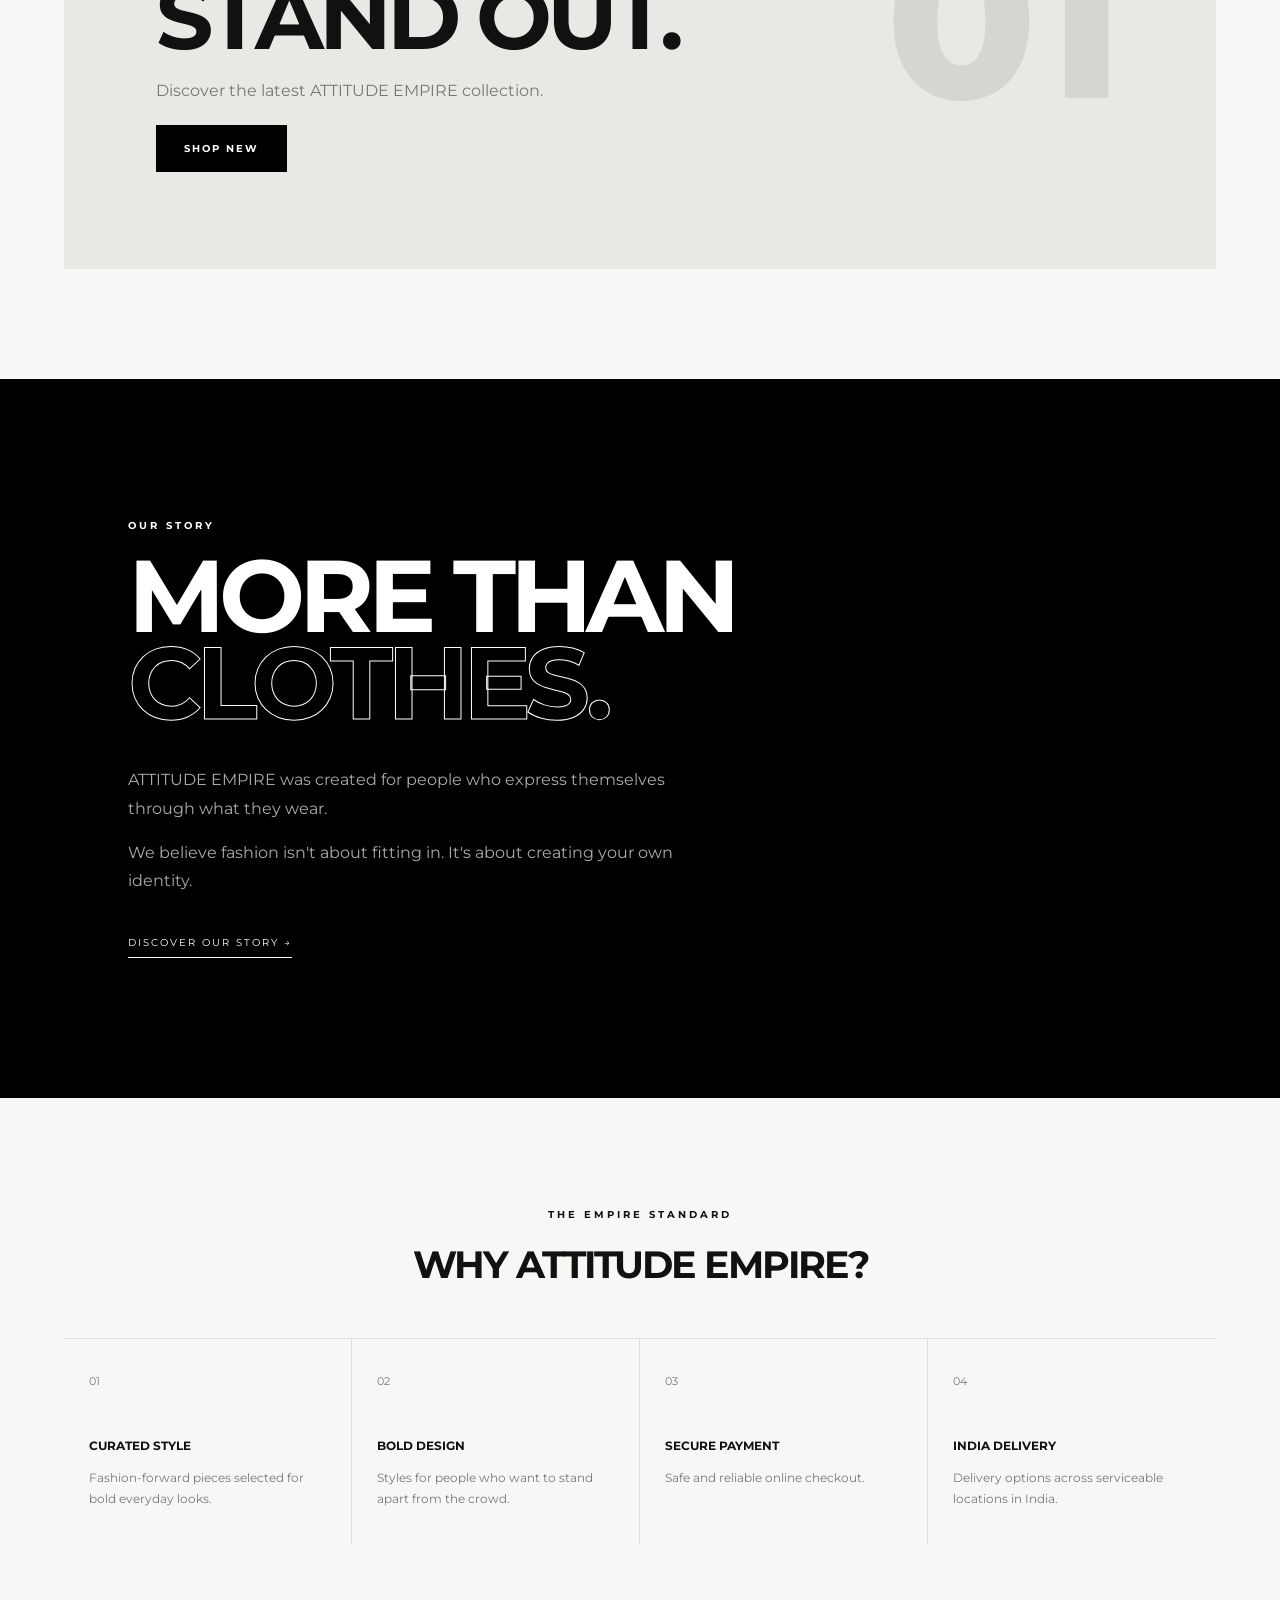
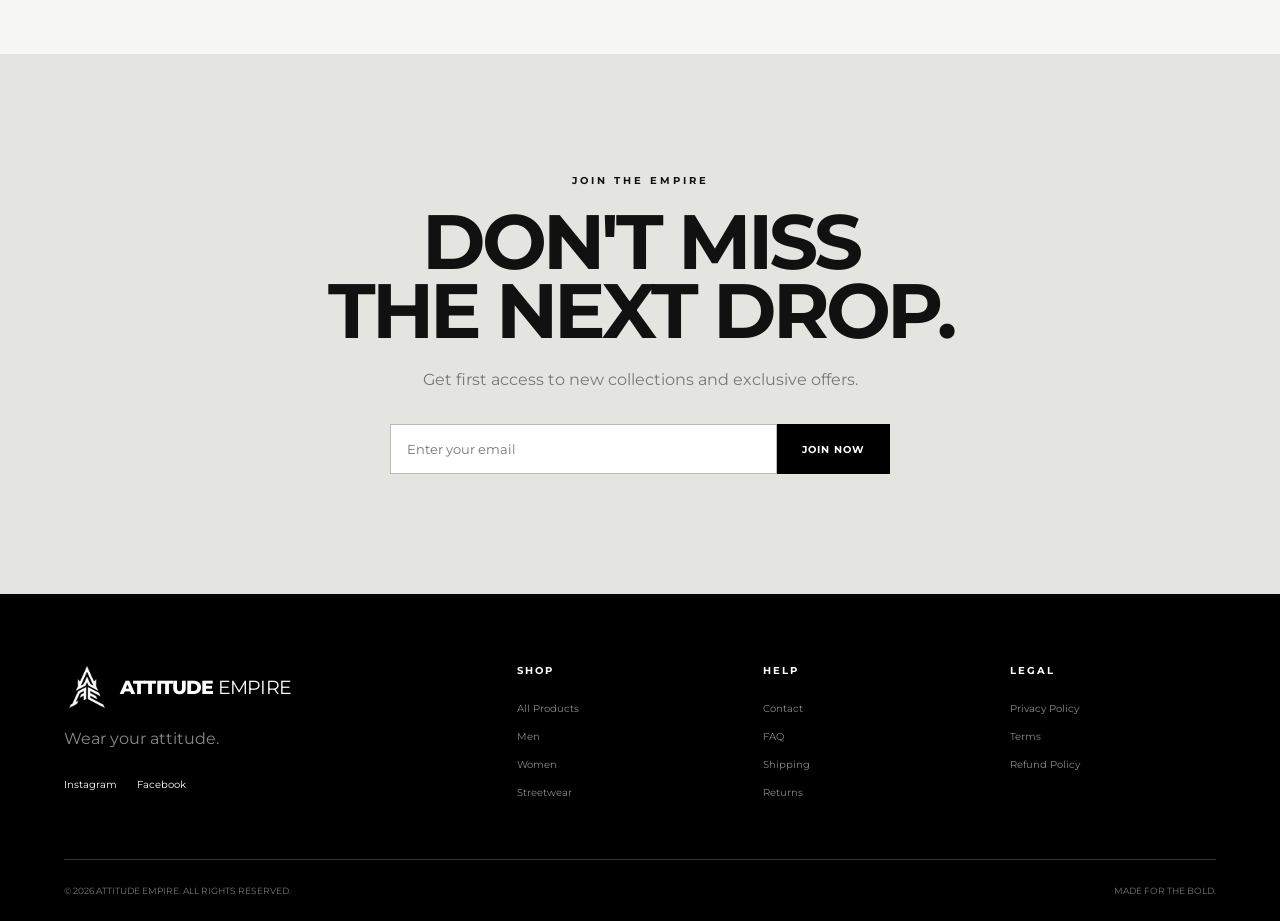
==== commit 30155d4b: "Add ATTITUDE EMPIRE Drop 01 product catalog" ====
--- a/index.html
+++ b/index.html
@@ -14,119 +14,32 @@
 </head>
 <body>
   <div class="announcement">FREE SHIPPING ON ORDERS ABOVE ₹999</div>
-
-  <header class="navbar">
-    <a href="#home" class="logo" aria-label="ATTITUDE EMPIRE home"><img src="assets/attitude-empire-logo.png" alt="" width="52" height="52"><span class="logo-wordmark"><strong>ATTITUDE</strong> EMPIRE</span></a>
-    <nav class="desktop-nav">
-      <a href="#home">HOME</a>
-      <a href="#shop">SHOP</a>
-      <a href="#new">NEW ARRIVALS</a>
-      <a href="#about">ABOUT</a>
-    </nav>
-    <div class="nav-actions">
-      <button id="searchBtn" aria-label="Search">⌕</button>
-      <button aria-label="Wishlist">♡</button>
-      <button id="cartBtn" aria-label="Cart">🛒 <span id="cartCount">0</span></button>
-      <button id="menuBtn" class="mobile-menu-btn" aria-label="Menu">☰</button>
-    </div>
-  </header>
-
-  <div id="mobileMenu" class="mobile-menu">
-    <a href="#home">HOME</a><a href="#shop">SHOP</a><a href="#new">NEW ARRIVALS</a><a href="#about">ABOUT</a><a href="#contact">CONTACT</a>
-  </div>
-
-  <div id="searchPanel" class="search-panel">
-    <input type="text" id="searchInput" placeholder="Search products...">
-    <button id="closeSearch">✕</button>
-  </div>
-
+  <header class="navbar"><a href="#home" class="logo" aria-label="ATTITUDE EMPIRE home"><img src="assets/attitude-empire-logo.png" alt="" width="52" height="52"><span class="logo-wordmark"><strong>ATTITUDE</strong> EMPIRE</span></a><nav class="desktop-nav"><a href="#home">HOME</a><a href="#shop">SHOP</a><a href="#new">NEW ARRIVALS</a><a href="#about">ABOUT</a></nav><div class="nav-actions"><button id="searchBtn" aria-label="Search">⌕</button><button aria-label="Wishlist">♡</button><button id="cartBtn" aria-label="Cart">🛒 <span id="cartCount">0</span></button><button id="menuBtn" class="mobile-menu-btn" aria-label="Menu">☰</button></div></header>
+  <div id="mobileMenu" class="mobile-menu"><a href="#home">HOME</a><a href="#shop">SHOP</a><a href="#new">NEW ARRIVALS</a><a href="#about">ABOUT</a><a href="#contact">CONTACT</a></div>
+  <div id="searchPanel" class="search-panel"><input type="text" id="searchInput" placeholder="Search products..."><button id="closeSearch">✕</button></div>
   <main>
-    <section id="home" class="hero">
-      <div class="hero-content">
-        <p class="eyebrow">THE NEW STREETWEAR ERA</p>
-        <h1>WEAR YOUR<br><span>ATTITUDE.</span></h1>
-        <p class="hero-description">Streetwear designed for people who don't follow the crowd.</p>
-        <div class="hero-buttons">
-          <a href="#shop" class="btn btn-dark">SHOP NOW</a>
-          <a href="#new" class="btn btn-outline">NEW ARRIVALS</a>
-        </div>
-      </div>
-      <div class="hero-image"><div class="hero-placeholder"><span>ATTITUDE</span><strong>EMPIRE</strong></div></div>
-    </section>
-
-    <section id="shop" class="section">
-      <div class="section-heading">
-        <div><p class="eyebrow">THE LATEST DROP</p><h2>FEATURED PRODUCTS</h2></div>
-        <a href="#products" class="view-all">VIEW ALL →</a>
-      </div>
-      <div id="products" class="product-grid">
-        <article class="product-card" data-name="Empire Oversized T Shirt">
-          <div class="product-image"><span class="badge">NEW</span><button class="wishlist">♡</button><div class="product-placeholder">ATTITUDE</div><button class="quick-add" data-product="Empire Oversized T-Shirt" data-price="799">QUICK ADD</button></div>
-          <div class="product-info"><h3>Empire Oversized T-Shirt</h3><p>₹799</p></div>
-        </article>
-        <article class="product-card" data-name="Premium Logo Tee">
-          <div class="product-image"><button class="wishlist">♡</button><div class="product-placeholder">EMPIRE</div><button class="quick-add" data-product="Premium Logo Tee" data-price="899">QUICK ADD</button></div>
-          <div class="product-info"><h3>Premium Logo Tee</h3><p>₹899</p></div>
-        </article>
-        <article class="product-card" data-name="Empire Street Hoodie">
-          <div class="product-image"><span class="badge">BEST SELLER</span><button class="wishlist">♡</button><div class="product-placeholder">STREET</div><button class="quick-add" data-product="Empire Street Hoodie" data-price="1499">QUICK ADD</button></div>
-          <div class="product-info"><h3>Empire Street Hoodie</h3><p>₹1,499</p></div>
-        </article>
-        <article class="product-card" data-name="Essential Cargo Pants">
-          <div class="product-image"><button class="wishlist">♡</button><div class="product-placeholder">CARGO</div><button class="quick-add" data-product="Essential Cargo Pants" data-price="1299">QUICK ADD</button></div>
-          <div class="product-info"><h3>Essential Cargo Pants</h3><p>₹1,299</p></div>
-        </article>
-      </div>
-    </section>
-
+    <section id="home" class="hero"><div class="hero-content"><p class="eyebrow">THE NEW STREETWEAR ERA</p><h1>WEAR YOUR<br><span>ATTITUDE.</span></h1><p class="hero-description">Streetwear designed for people who don't follow the crowd.</p><div class="hero-buttons"><a href="#shop" class="btn btn-dark">SHOP NOW</a><a href="#new" class="btn btn-outline">NEW ARRIVALS</a></div></div><div class="hero-image"><div class="hero-placeholder"><span>ATTITUDE</span><strong>EMPIRE</strong></div></div></section>
+    <section id="shop" class="section"><div class="section-heading"><div><p class="eyebrow">DROP 01 / 2026</p><h2>SHOP THE COLLECTION</h2></div><span class="view-all">10 PRODUCTS</span></div><div id="products" class="product-grid">
+      <article class="product-card" data-name="Urban Wolf Oversized Tee"><div class="product-image"><span class="badge">TRENDING</span><button class="wishlist">♡</button><div class="product-placeholder">WOLF</div><button class="quick-add" data-product="Urban Wolf Oversized Tee" data-price="499">QUICK ADD</button></div><div class="product-info"><small>MEN · OVERSIZED</small><h3>Urban Wolf Oversized Tee</h3><p><strong>₹499</strong> <del>₹799</del></p><span>AE-M001</span></div></article>
+      <article class="product-card" data-name="Essential Oversized Tee"><div class="product-image"><span class="badge">BESTSELLER</span><button class="wishlist">♡</button><div class="product-placeholder">ESSENTIAL</div><button class="quick-add" data-product="Essential Oversized Tee" data-price="499">QUICK ADD</button></div><div class="product-info"><small>MEN · OVERSIZED</small><h3>Essential Oversized Tee</h3><p><strong>₹499</strong> <del>₹749</del></p><span>AE-M002</span></div></article>
+      <article class="product-card" data-name="Street Print Oversized Tee"><div class="product-image"><span class="badge">NEW DROP</span><button class="wishlist">♡</button><div class="product-placeholder">STREET</div><button class="quick-add" data-product="Street Print Oversized Tee" data-price="549">QUICK ADD</button></div><div class="product-info"><small>MEN · OVERSIZED</small><h3>Street Print Oversized Tee</h3><p><strong>₹549</strong> <del>₹899</del></p><span>AE-M003</span></div></article>
+      <article class="product-card" data-name="Urban Utility Cargo"><div class="product-image"><span class="badge">HOT</span><button class="wishlist">♡</button><div class="product-placeholder">UTILITY</div><button class="quick-add" data-product="Urban Utility Cargo" data-price="799">QUICK ADD</button></div><div class="product-info"><small>MEN · CARGOS</small><h3>Urban Utility Cargo</h3><p><strong>₹799</strong> <del>₹1,299</del></p><span>AE-M004</span></div></article>
+      <article class="product-card" data-name="6 Pocket Street Cargo"><div class="product-image"><span class="badge">PREMIUM PICK</span><button class="wishlist">♡</button><div class="product-placeholder">6 POCKET</div><button class="quick-add" data-product="6-Pocket Street Cargo" data-price="849">QUICK ADD</button></div><div class="product-info"><small>MEN · CARGOS</small><h3>6-Pocket Street Cargo</h3><p><strong>₹849</strong> <del>₹1,399</del></p><span>AE-M005</span></div></article>
+      <article class="product-card" data-name="Classic Empire Polo"><div class="product-image"><span class="badge">ESSENTIAL</span><button class="wishlist">♡</button><div class="product-placeholder">POLO</div><button class="quick-add" data-product="Classic Empire Polo" data-price="549">QUICK ADD</button></div><div class="product-info"><small>MEN · POLO</small><h3>Classic Empire Polo</h3><p><strong>₹549</strong> <del>₹899</del></p><span>AE-M006</span></div></article>
+      <article class="product-card" data-name="Her Oversized Graphic Tee"><div class="product-image"><span class="badge">TRENDING</span><button class="wishlist">♡</button><div class="product-placeholder">GRAPHIC</div><button class="quick-add" data-product="Her Oversized Graphic Tee" data-price="599">QUICK ADD</button></div><div class="product-info"><small>WOMEN · OVERSIZED</small><h3>Her Oversized Graphic Tee</h3><p><strong>₹599</strong> <del>₹899</del></p><span>AE-W001</span></div></article>
+      <article class="product-card" data-name="Her Baggy Raglan Tee"><div class="product-image"><span class="badge">NEW</span><button class="wishlist">♡</button><div class="product-placeholder">RAGLAN</div><button class="quick-add" data-product="Her Baggy Raglan Tee" data-price="449">QUICK ADD</button></div><div class="product-info"><small>WOMEN · OVERSIZED</small><h3>Her Baggy Raglan Tee</h3><p><strong>₹449</strong> <del>₹699</del></p><span>AE-W002</span></div></article>
+      <article class="product-card" data-name="Urban Girl Co ord"><div class="product-image"><span class="badge">BESTSELLER</span><button class="wishlist">♡</button><div class="product-placeholder">CO-ORD</div><button class="quick-add" data-product="Urban Girl Co-ord" data-price="799">QUICK ADD</button></div><div class="product-info"><small>WOMEN · CO-ORD</small><h3>Urban Girl Co-ord</h3><p><strong>₹799</strong> <del>₹1,299</del></p><span>AE-W003</span></div></article>
+      <article class="product-card" data-name="Everyday Womens Co ord"><div class="product-image"><span class="badge">VALUE PICK</span><button class="wishlist">♡</button><div class="product-placeholder">EVERYDAY</div><button class="quick-add" data-product="Everyday Women's Co-ord" data-price="749">QUICK ADD</button></div><div class="product-info"><small>WOMEN · CO-ORD</small><h3>Everyday Women's Co-ord</h3><p><strong>₹749</strong> <del>₹1,199</del></p><span>AE-W004</span></div></article>
+    </div></section>
     <section class="statement"><div><p class="eyebrow">ATTITUDE IS EVERYTHING</p><h2>YOUR STYLE.<br>YOUR RULES.</h2><a href="#shop" class="btn btn-light">SHOP THE COLLECTION</a></div></section>
-
-    <section class="section categories-section">
-      <div class="center-heading"><p class="eyebrow">EXPLORE</p><h2>SHOP BY CATEGORY</h2></div>
-      <div class="category-grid">
-        <a href="#shop" class="category-card"><div class="category-bg men"><span>MEN</span></div></a>
-        <a href="#shop" class="category-card"><div class="category-bg women"><span>WOMEN</span></div></a>
-        <a href="#shop" class="category-card"><div class="category-bg unisex"><span>UNISEX</span></div></a>
-      </div>
-    </section>
-
-    <section id="new" class="section new-arrivals">
-      <div class="center-heading"><p class="eyebrow">JUST DROPPED</p><h2>NEW ARRIVALS</h2><p>Fresh pieces. Limited quantities.</p></div>
-      <div class="new-arrival-box"><div><p class="eyebrow">DROP 01 / 2026</p><h2>BUILT TO<br>STAND OUT.</h2><p>Discover the latest ATTITUDE EMPIRE collection.</p><a href="#shop" class="btn btn-dark">SHOP NEW</a></div><div class="drop-number">01</div></div>
-    </section>
-
+    <section class="section categories-section"><div class="center-heading"><p class="eyebrow">EXPLORE</p><h2>SHOP BY CATEGORY</h2></div><div class="category-grid"><a href="#shop" class="category-card"><div class="category-bg men"><span>MEN</span></div></a><a href="#shop" class="category-card"><div class="category-bg women"><span>WOMEN</span></div></a><a href="#shop" class="category-card"><div class="category-bg unisex"><span>STREETWEAR</span></div></a></div></section>
+    <section id="new" class="section new-arrivals"><div class="center-heading"><p class="eyebrow">JUST DROPPED</p><h2>NEW ARRIVALS</h2><p>Fresh pieces. Limited quantities.</p></div><div class="new-arrival-box"><div><p class="eyebrow">DROP 01 / 2026</p><h2>BUILT TO<br>STAND OUT.</h2><p>Discover the latest ATTITUDE EMPIRE collection.</p><a href="#shop" class="btn btn-dark">SHOP NEW</a></div><div class="drop-number">01</div></div></section>
     <section id="about" class="about"><div class="about-content"><p class="eyebrow">OUR STORY</p><h2>MORE THAN<br><span>CLOTHES.</span></h2><p>ATTITUDE EMPIRE was created for people who express themselves through what they wear.</p><p>We believe fashion isn't about fitting in. It's about creating your own identity.</p><a href="#contact" class="text-link">DISCOVER OUR STORY →</a></div></section>
-
-    <section class="section why-us">
-      <div class="center-heading"><p class="eyebrow">THE EMPIRE STANDARD</p><h2>WHY ATTITUDE EMPIRE?</h2></div>
-      <div class="features">
-        <div class="feature"><div>01</div><h3>PREMIUM QUALITY</h3><p>Carefully selected materials and quality-focused production.</p></div>
-        <div class="feature"><div>02</div><h3>BOLD DESIGN</h3><p>Designed for people who want to stand apart from the crowd.</p></div>
-        <div class="feature"><div>03</div><h3>SECURE PAYMENT</h3><p>Safe and reliable online checkout.</p></div>
-        <div class="feature"><div>04</div><h3>FAST DELIVERY</h3><p>Reliable shipping across India.</p></div>
-      </div>
-    </section>
-
+    <section class="section why-us"><div class="center-heading"><p class="eyebrow">THE EMPIRE STANDARD</p><h2>WHY ATTITUDE EMPIRE?</h2></div><div class="features"><div class="feature"><div>01</div><h3>CURATED STYLE</h3><p>Fashion-forward pieces selected for bold everyday looks.</p></div><div class="feature"><div>02</div><h3>BOLD DESIGN</h3><p>Styles for people who want to stand apart from the crowd.</p></div><div class="feature"><div>03</div><h3>SECURE PAYMENT</h3><p>Safe and reliable online checkout.</p></div><div class="feature"><div>04</div><h3>INDIA DELIVERY</h3><p>Delivery options across serviceable locations in India.</p></div></div></section>
     <section class="newsletter"><p class="eyebrow">JOIN THE EMPIRE</p><h2>DON'T MISS<br>THE NEXT DROP.</h2><p>Get first access to new collections and exclusive offers.</p><form id="newsletterForm"><input type="email" placeholder="Enter your email" required><button type="submit">JOIN NOW</button></form></section>
   </main>
-
-  <aside id="cartDrawer" class="cart-drawer">
-    <div class="cart-header"><h2>YOUR CART</h2><button id="closeCart">✕</button></div>
-    <div id="cartItems" class="cart-items"><p class="empty-cart">Your cart is empty.</p></div>
-    <div class="cart-footer"><div class="cart-total"><span>TOTAL</span><strong id="cartTotal">₹0</strong></div><button id="checkoutBtn" class="checkout-btn">PROCEED TO CHECKOUT</button></div>
-  </aside>
-  <div id="overlay" class="overlay"></div>
-
-  <footer id="contact">
-    <div class="footer-main">
-      <div class="footer-brand"><a href="#home" class="logo footer-logo" aria-label="ATTITUDE EMPIRE home"><img src="assets/attitude-empire-logo.png" alt="" width="64" height="64"><span class="logo-wordmark"><strong>ATTITUDE</strong> EMPIRE</span></a><p>Wear your attitude.</p><div class="socials"><a href="#">Instagram</a><a href="#">Facebook</a></div></div>
-      <div class="footer-column"><h4>SHOP</h4><a href="#shop">All Products</a><a href="#shop">Men</a><a href="#shop">Women</a><a href="#shop">Unisex</a></div>
-      <div class="footer-column"><h4>HELP</h4><a href="#contact">Contact</a><a href="#">FAQ</a><a href="#">Shipping</a><a href="#">Returns</a></div>
-      <div class="footer-column"><h4>LEGAL</h4><a href="#">Privacy Policy</a><a href="#">Terms</a><a href="#">Refund Policy</a></div>
-    </div>
-    <div class="footer-bottom"><p>© 2026 ATTITUDE EMPIRE. ALL RIGHTS RESERVED.</p><p>MADE FOR THE BOLD.</p></div>
-  </footer>
-
+  <aside id="cartDrawer" class="cart-drawer"><div class="cart-header"><h2>YOUR CART</h2><button id="closeCart">✕</button></div><div id="cartItems" class="cart-items"><p class="empty-cart">Your cart is empty.</p></div><div class="cart-footer"><div class="cart-total"><span>TOTAL</span><strong id="cartTotal">₹0</strong></div><button id="checkoutBtn" class="checkout-btn">PROCEED TO CHECKOUT</button></div></aside><div id="overlay" class="overlay"></div>
+  <footer id="contact"><div class="footer-main"><div class="footer-brand"><a href="#home" class="logo footer-logo" aria-label="ATTITUDE EMPIRE home"><img src="assets/attitude-empire-logo.png" alt="" width="64" height="64"><span class="logo-wordmark"><strong>ATTITUDE</strong> EMPIRE</span></a><p>Wear your attitude.</p><div class="socials"><a href="#">Instagram</a><a href="#">Facebook</a></div></div><div class="footer-column"><h4>SHOP</h4><a href="#shop">All Products</a><a href="#shop">Men</a><a href="#shop">Women</a><a href="#shop">Streetwear</a></div><div class="footer-column"><h4>HELP</h4><a href="#contact">Contact</a><a href="#">FAQ</a><a href="#">Shipping</a><a href="#">Returns</a></div><div class="footer-column"><h4>LEGAL</h4><a href="#">Privacy Policy</a><a href="#">Terms</a><a href="#">Refund Policy</a></div></div><div class="footer-bottom"><p>© 2026 ATTITUDE EMPIRE. ALL RIGHTS RESERVED.</p><p>MADE FOR THE BOLD.</p></div></footer>
   <script src="script.js"></script>
 </body>
-</html>
+</html>
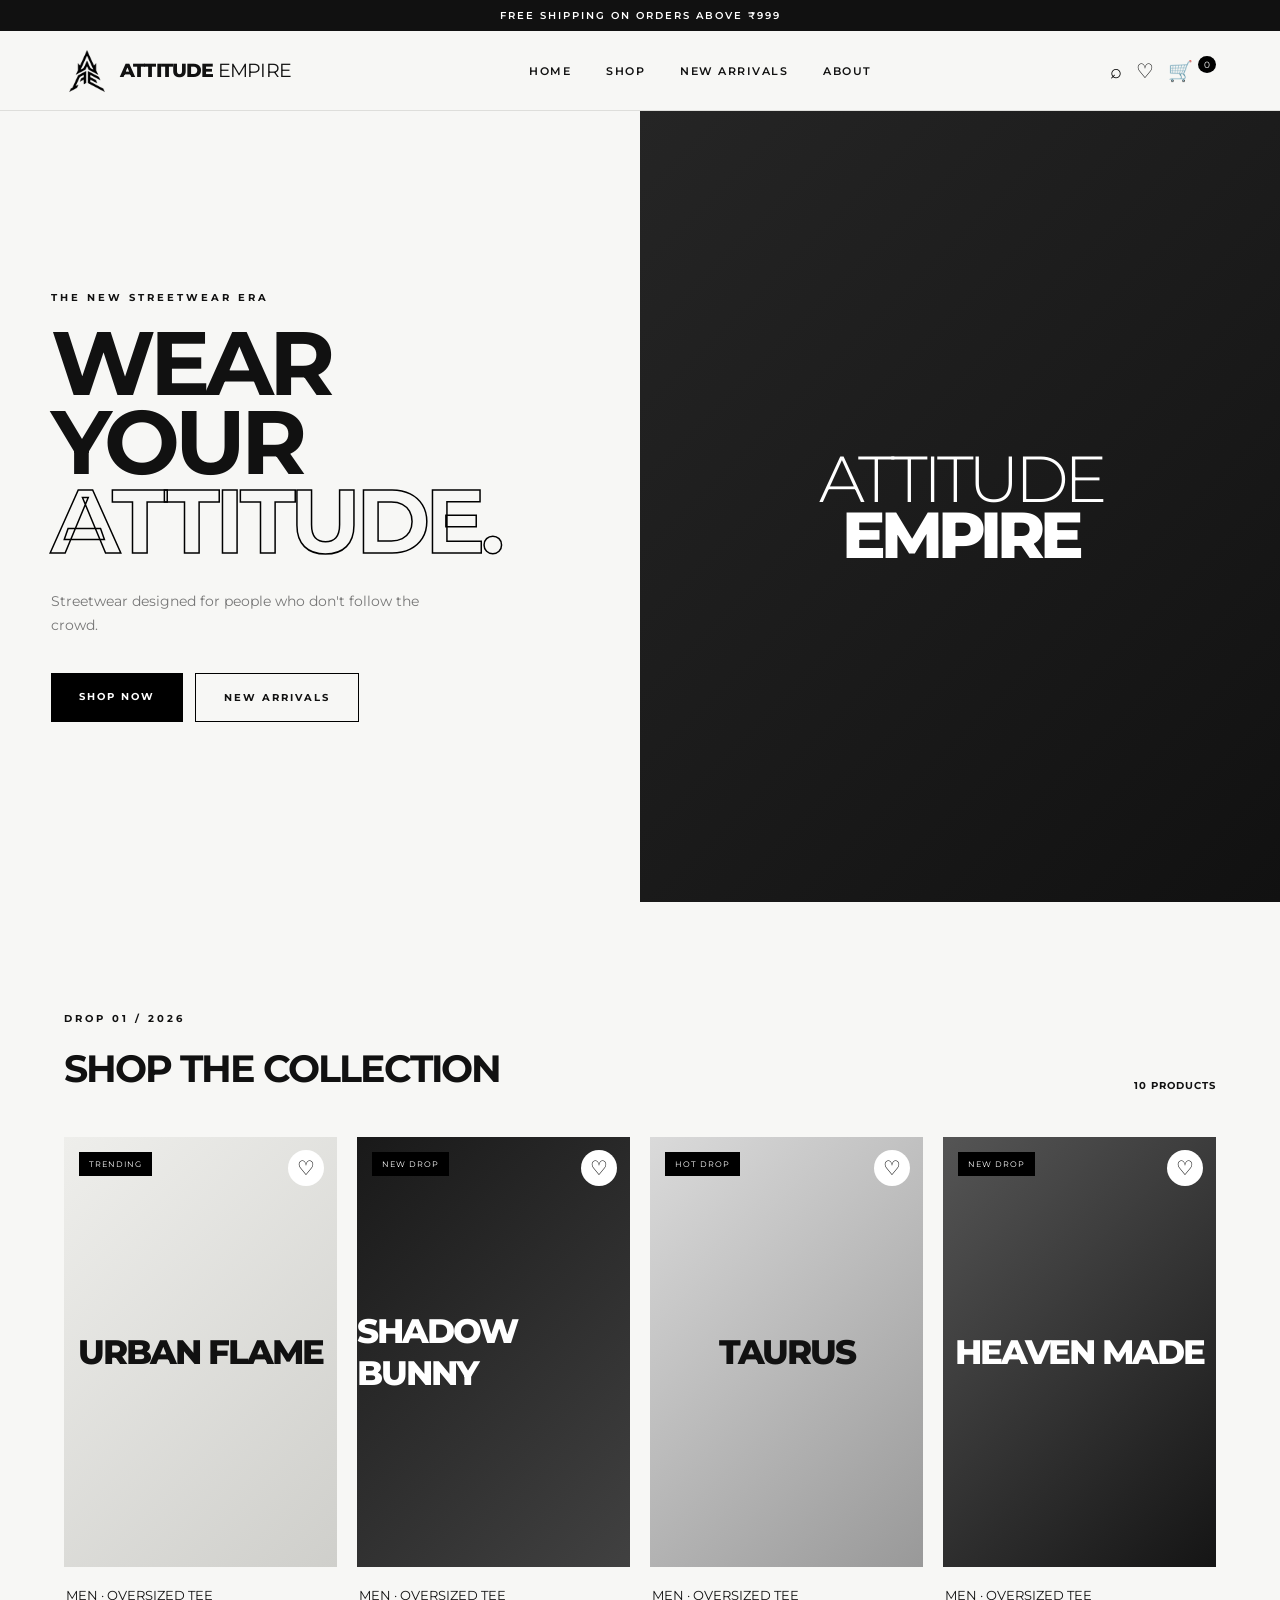
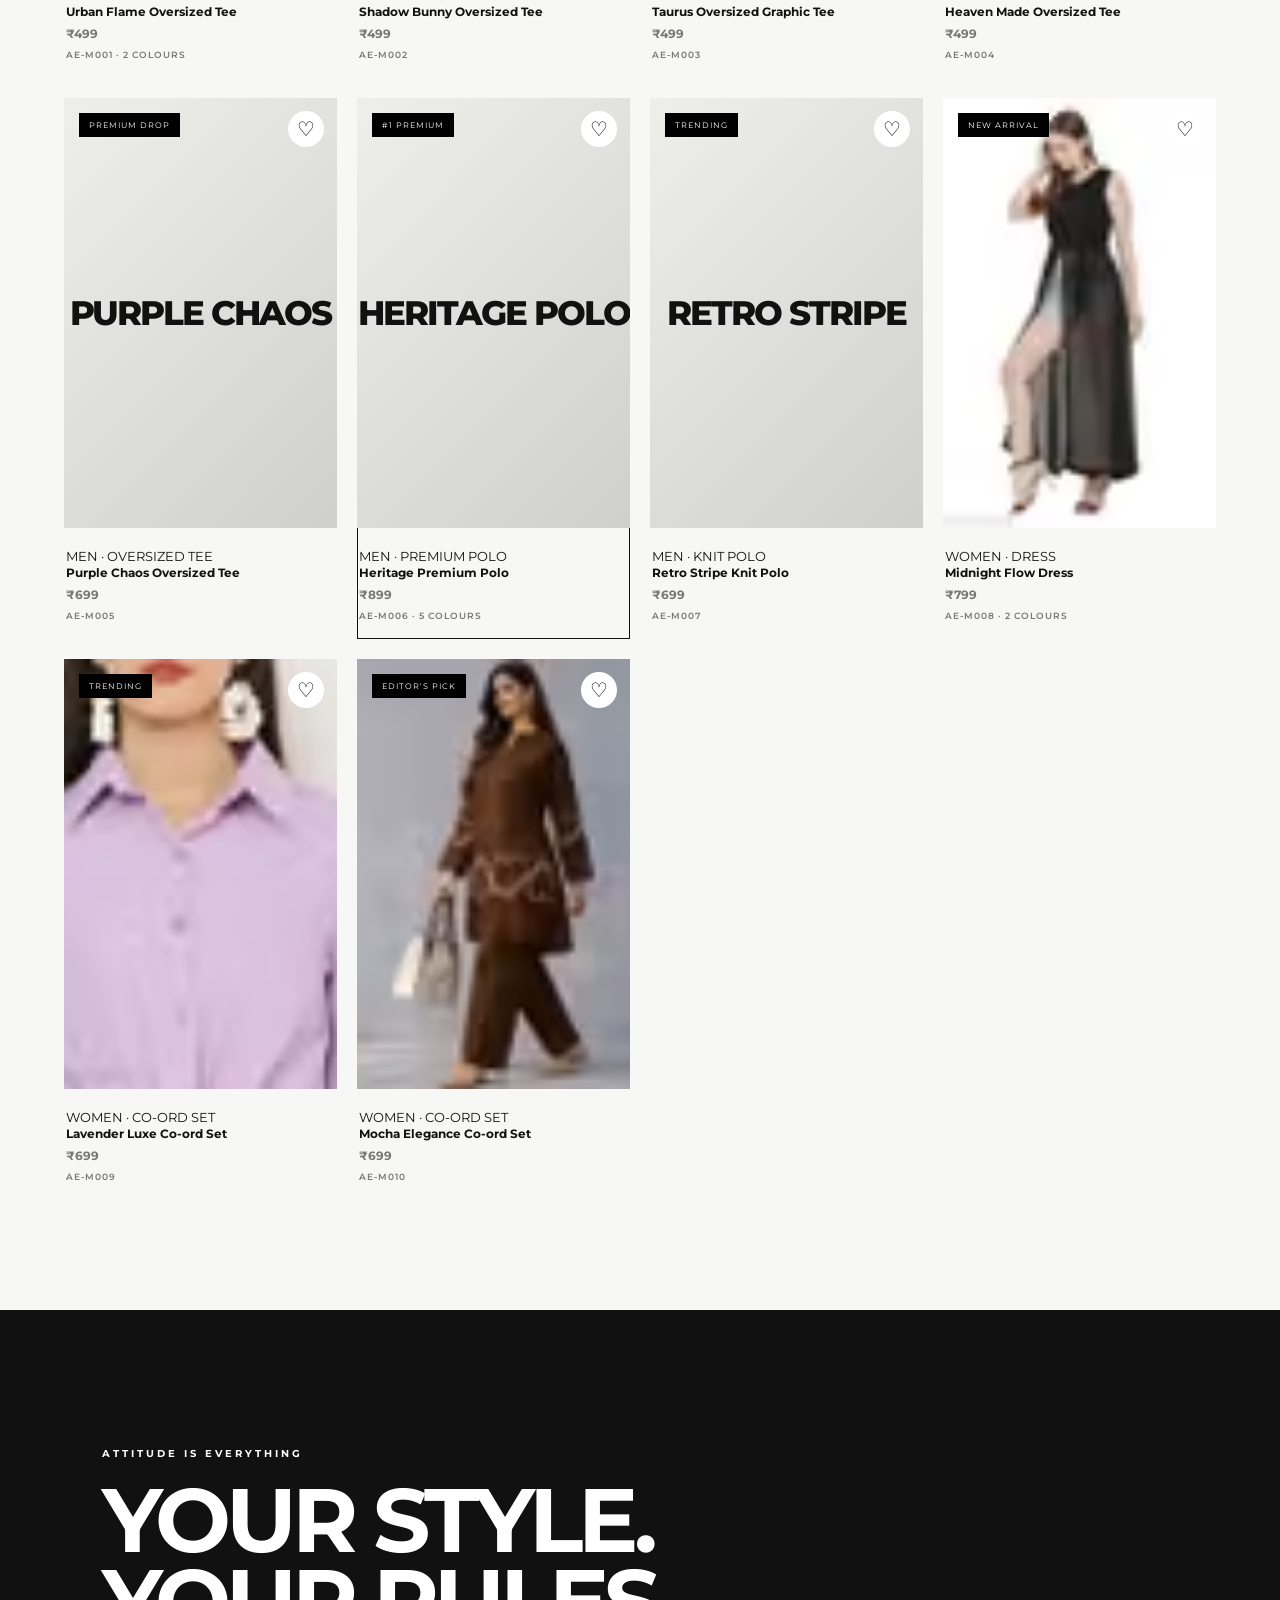
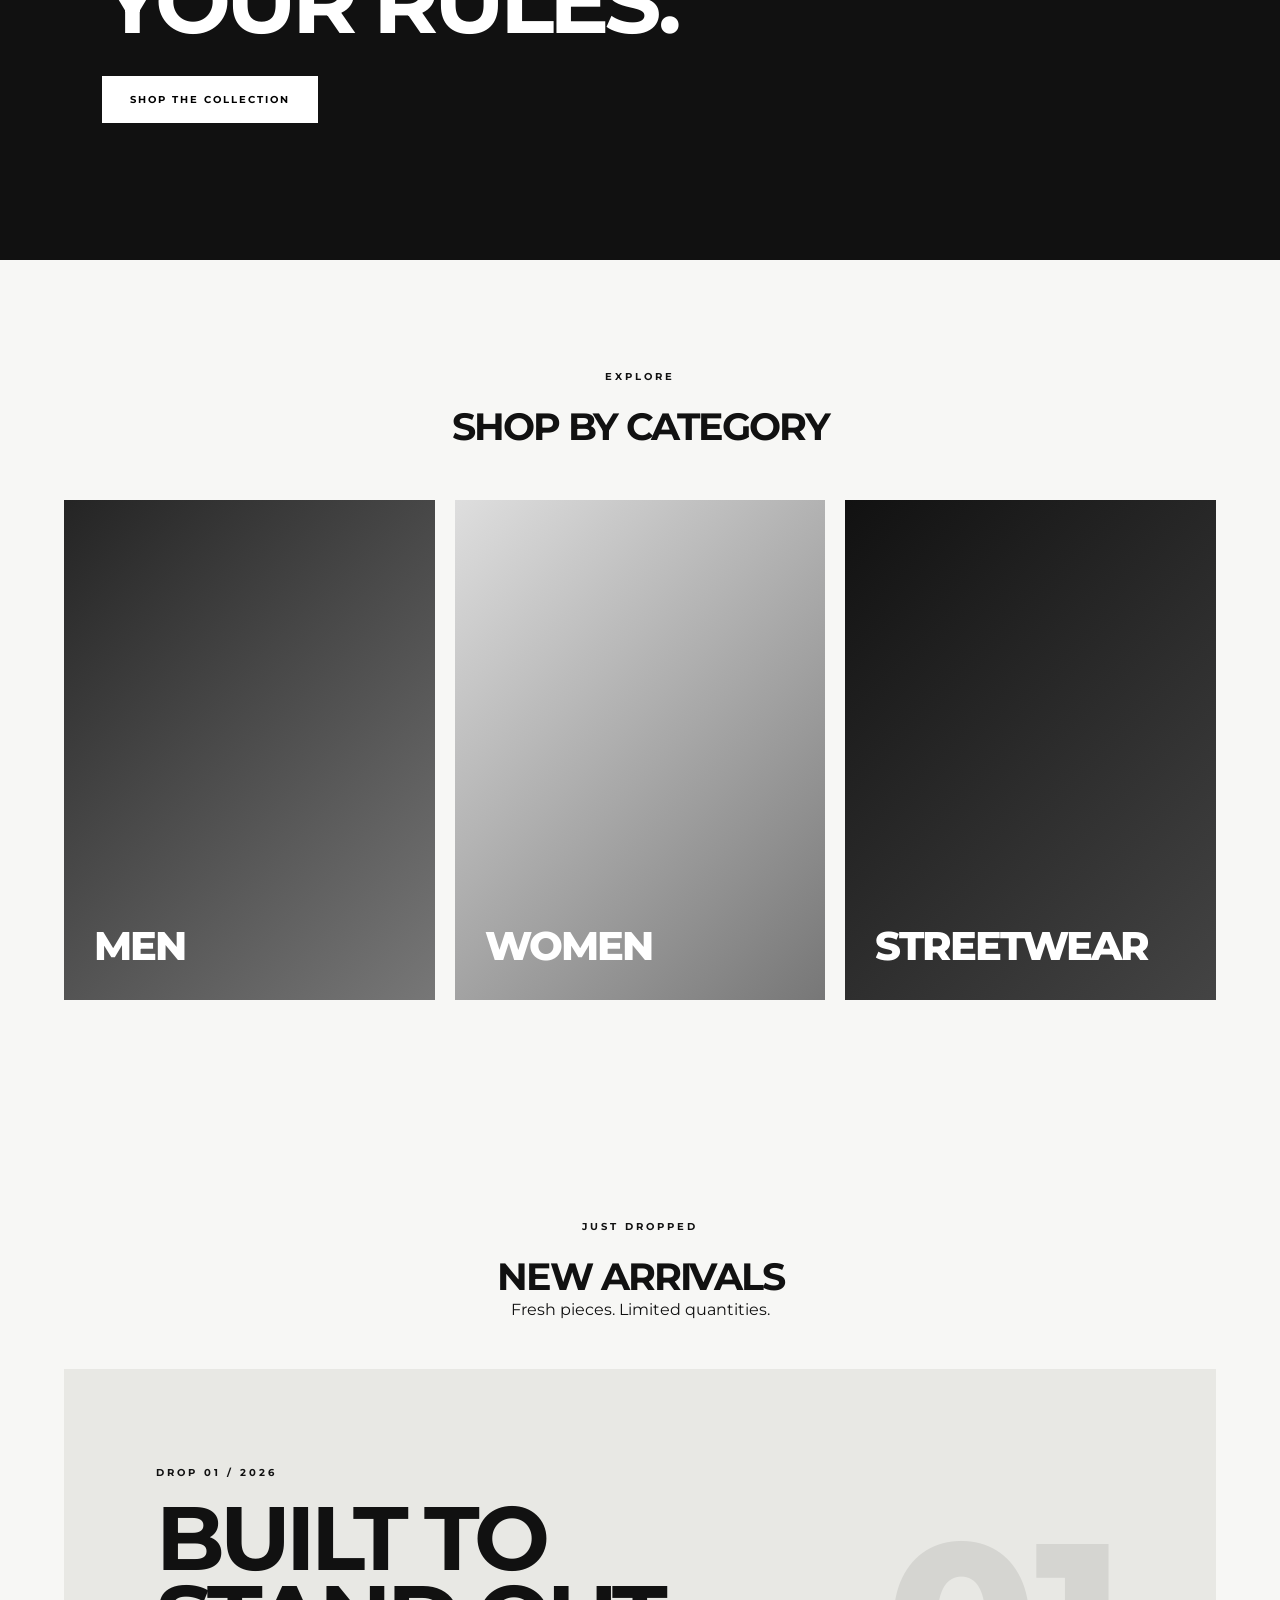
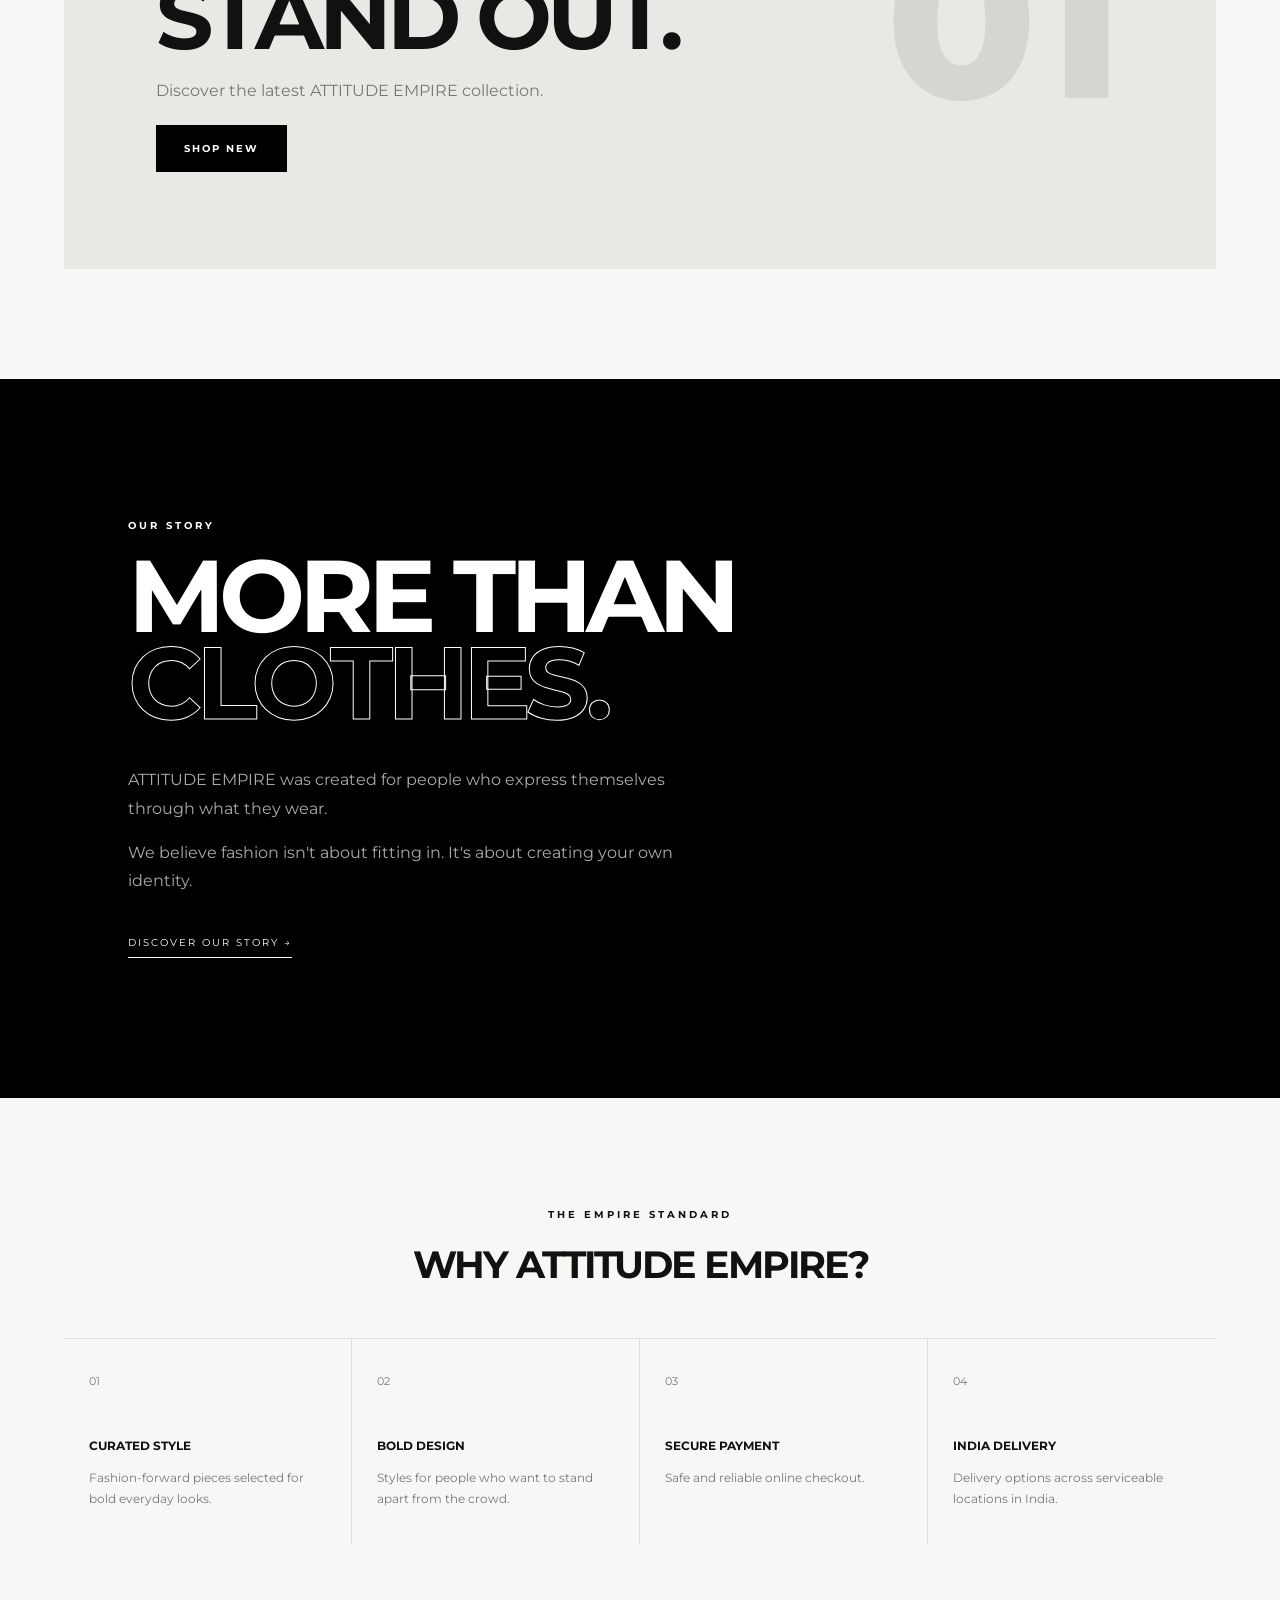
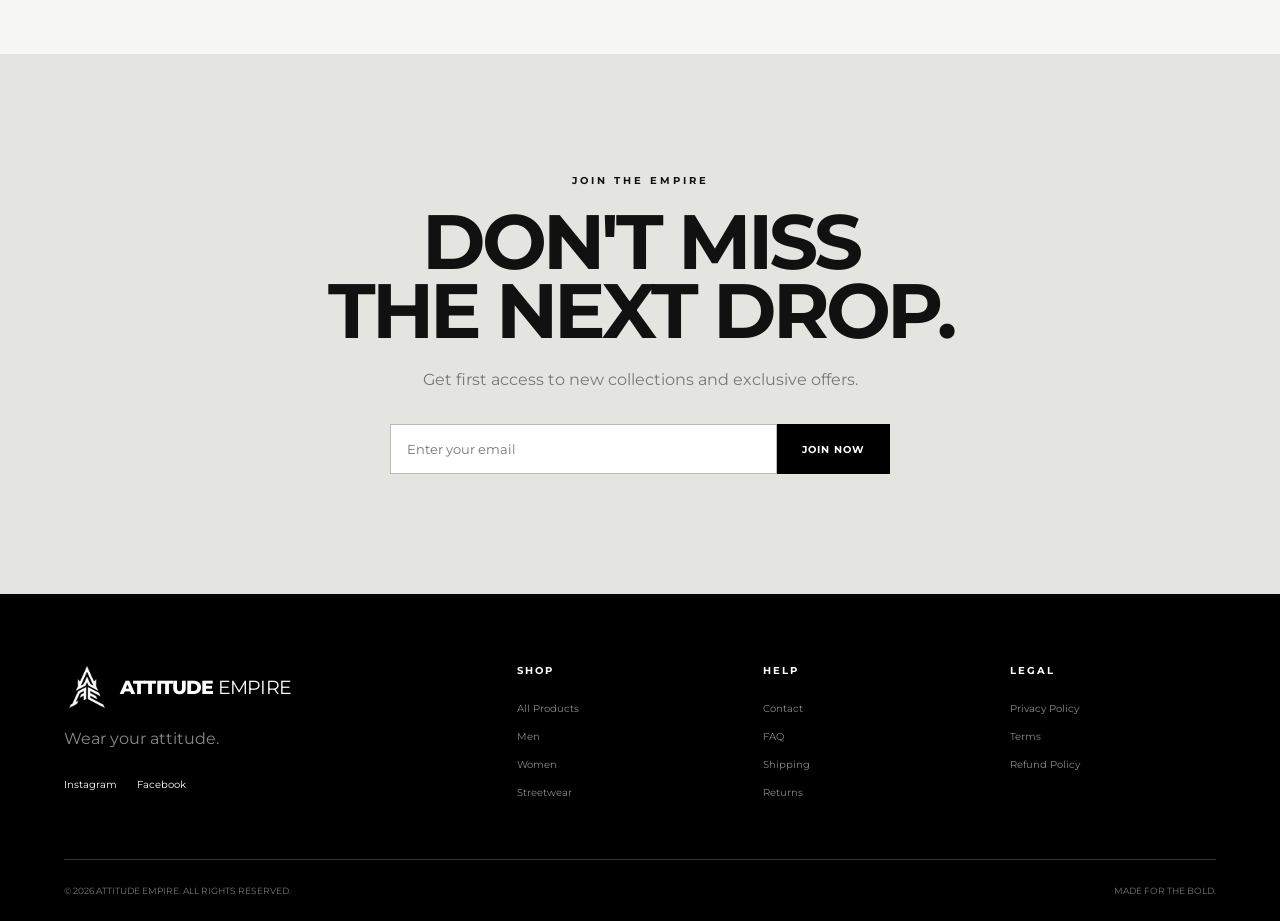
==== commit 492fa130: "Add finalized product catalog with variant-aware cart" ====
--- a/index.html
+++ b/index.html
@@ -20,16 +20,16 @@
   <main>
     <section id="home" class="hero"><div class="hero-content"><p class="eyebrow">THE NEW STREETWEAR ERA</p><h1>WEAR YOUR<br><span>ATTITUDE.</span></h1><p class="hero-description">Streetwear designed for people who don't follow the crowd.</p><div class="hero-buttons"><a href="#shop" class="btn btn-dark">SHOP NOW</a><a href="#new" class="btn btn-outline">NEW ARRIVALS</a></div></div><div class="hero-image"><div class="hero-placeholder"><span>ATTITUDE</span><strong>EMPIRE</strong></div></div></section>
     <section id="shop" class="section"><div class="section-heading"><div><p class="eyebrow">DROP 01 / 2026</p><h2>SHOP THE COLLECTION</h2></div><span class="view-all">10 PRODUCTS</span></div><div id="products" class="product-grid">
-      <article class="product-card" data-name="Urban Wolf Oversized Tee"><div class="product-image"><span class="badge">TRENDING</span><button class="wishlist">♡</button><div class="product-placeholder">WOLF</div><button class="quick-add" data-product="Urban Wolf Oversized Tee" data-price="499">QUICK ADD</button></div><div class="product-info"><small>MEN · OVERSIZED</small><h3>Urban Wolf Oversized Tee</h3><p><strong>₹499</strong> <del>₹799</del></p><span>AE-M001</span></div></article>
-      <article class="product-card" data-name="Essential Oversized Tee"><div class="product-image"><span class="badge">BESTSELLER</span><button class="wishlist">♡</button><div class="product-placeholder">ESSENTIAL</div><button class="quick-add" data-product="Essential Oversized Tee" data-price="499">QUICK ADD</button></div><div class="product-info"><small>MEN · OVERSIZED</small><h3>Essential Oversized Tee</h3><p><strong>₹499</strong> <del>₹749</del></p><span>AE-M002</span></div></article>
-      <article class="product-card" data-name="Street Print Oversized Tee"><div class="product-image"><span class="badge">NEW DROP</span><button class="wishlist">♡</button><div class="product-placeholder">STREET</div><button class="quick-add" data-product="Street Print Oversized Tee" data-price="549">QUICK ADD</button></div><div class="product-info"><small>MEN · OVERSIZED</small><h3>Street Print Oversized Tee</h3><p><strong>₹549</strong> <del>₹899</del></p><span>AE-M003</span></div></article>
-      <article class="product-card" data-name="Urban Utility Cargo"><div class="product-image"><span class="badge">HOT</span><button class="wishlist">♡</button><div class="product-placeholder">UTILITY</div><button class="quick-add" data-product="Urban Utility Cargo" data-price="799">QUICK ADD</button></div><div class="product-info"><small>MEN · CARGOS</small><h3>Urban Utility Cargo</h3><p><strong>₹799</strong> <del>₹1,299</del></p><span>AE-M004</span></div></article>
-      <article class="product-card" data-name="6 Pocket Street Cargo"><div class="product-image"><span class="badge">PREMIUM PICK</span><button class="wishlist">♡</button><div class="product-placeholder">6 POCKET</div><button class="quick-add" data-product="6-Pocket Street Cargo" data-price="849">QUICK ADD</button></div><div class="product-info"><small>MEN · CARGOS</small><h3>6-Pocket Street Cargo</h3><p><strong>₹849</strong> <del>₹1,399</del></p><span>AE-M005</span></div></article>
-      <article class="product-card" data-name="Classic Empire Polo"><div class="product-image"><span class="badge">ESSENTIAL</span><button class="wishlist">♡</button><div class="product-placeholder">POLO</div><button class="quick-add" data-product="Classic Empire Polo" data-price="549">QUICK ADD</button></div><div class="product-info"><small>MEN · POLO</small><h3>Classic Empire Polo</h3><p><strong>₹549</strong> <del>₹899</del></p><span>AE-M006</span></div></article>
-      <article class="product-card" data-name="Her Oversized Graphic Tee"><div class="product-image"><span class="badge">TRENDING</span><button class="wishlist">♡</button><div class="product-placeholder">GRAPHIC</div><button class="quick-add" data-product="Her Oversized Graphic Tee" data-price="599">QUICK ADD</button></div><div class="product-info"><small>WOMEN · OVERSIZED</small><h3>Her Oversized Graphic Tee</h3><p><strong>₹599</strong> <del>₹899</del></p><span>AE-W001</span></div></article>
-      <article class="product-card" data-name="Her Baggy Raglan Tee"><div class="product-image"><span class="badge">NEW</span><button class="wishlist">♡</button><div class="product-placeholder">RAGLAN</div><button class="quick-add" data-product="Her Baggy Raglan Tee" data-price="449">QUICK ADD</button></div><div class="product-info"><small>WOMEN · OVERSIZED</small><h3>Her Baggy Raglan Tee</h3><p><strong>₹449</strong> <del>₹699</del></p><span>AE-W002</span></div></article>
-      <article class="product-card" data-name="Urban Girl Co ord"><div class="product-image"><span class="badge">BESTSELLER</span><button class="wishlist">♡</button><div class="product-placeholder">CO-ORD</div><button class="quick-add" data-product="Urban Girl Co-ord" data-price="799">QUICK ADD</button></div><div class="product-info"><small>WOMEN · CO-ORD</small><h3>Urban Girl Co-ord</h3><p><strong>₹799</strong> <del>₹1,299</del></p><span>AE-W003</span></div></article>
-      <article class="product-card" data-name="Everyday Womens Co ord"><div class="product-image"><span class="badge">VALUE PICK</span><button class="wishlist">♡</button><div class="product-placeholder">EVERYDAY</div><button class="quick-add" data-product="Everyday Women's Co-ord" data-price="749">QUICK ADD</button></div><div class="product-info"><small>WOMEN · CO-ORD</small><h3>Everyday Women's Co-ord</h3><p><strong>₹749</strong> <del>₹1,199</del></p><span>AE-W004</span></div></article>
+      <article class="product-card" data-name="Urban Flame Oversized Tee White Black AE-M001"><div class="product-image"><span class="badge">TRENDING</span><button class="wishlist">♡</button><div class="product-placeholder">URBAN FLAME</div><button class="quick-add" data-product-id="AE-M001">SELECT OPTIONS</button></div><div class="product-info"><small>MEN · OVERSIZED TEE</small><h3>Urban Flame Oversized Tee</h3><p><strong>₹499</strong></p><span>AE-M001 · 2 COLOURS</span></div></article>
+      <article class="product-card" data-name="Shadow Bunny Oversized Tee Black AE-M002"><div class="product-image"><span class="badge">NEW DROP</span><button class="wishlist">♡</button><div class="product-placeholder">SHADOW BUNNY</div><button class="quick-add" data-product-id="AE-M002">SELECT OPTIONS</button></div><div class="product-info"><small>MEN · OVERSIZED TEE</small><h3>Shadow Bunny Oversized Tee</h3><p><strong>₹499</strong></p><span>AE-M002</span></div></article>
+      <article class="product-card" data-name="Taurus Oversized Graphic Tee Black AE-M003"><div class="product-image"><span class="badge">HOT DROP</span><button class="wishlist">♡</button><div class="product-placeholder">TAURUS</div><button class="quick-add" data-product-id="AE-M003">SELECT OPTIONS</button></div><div class="product-info"><small>MEN · OVERSIZED TEE</small><h3>Taurus Oversized Graphic Tee</h3><p><strong>₹499</strong></p><span>AE-M003</span></div></article>
+      <article class="product-card" data-name="Heaven Made Oversized Tee Black AE-M004"><div class="product-image"><span class="badge">NEW DROP</span><button class="wishlist">♡</button><div class="product-placeholder">HEAVEN MADE</div><button class="quick-add" data-product-id="AE-M004">SELECT OPTIONS</button></div><div class="product-info"><small>MEN · OVERSIZED TEE</small><h3>Heaven Made Oversized Tee</h3><p><strong>₹499</strong></p><span>AE-M004</span></div></article>
+      <article class="product-card" data-name="Purple Chaos Oversized Tee Beige Cream AE-M005"><div class="product-image"><span class="badge">PREMIUM DROP</span><button class="wishlist">♡</button><div class="product-placeholder">PURPLE CHAOS</div><button class="quick-add" data-product-id="AE-M005">SELECT OPTIONS</button></div><div class="product-info"><small>MEN · OVERSIZED TEE</small><h3>Purple Chaos Oversized Tee</h3><p><strong>₹699</strong></p><span>AE-M005</span></div></article>
+      <article class="product-card premium-card" data-name="Heritage Premium Polo Brown White Black Beige Navy AE-M006"><div class="product-image"><span class="badge">#1 PREMIUM</span><button class="wishlist">♡</button><div class="product-placeholder">HERITAGE POLO</div><button class="quick-add" data-product-id="AE-M006">SELECT OPTIONS</button></div><div class="product-info"><small>MEN · PREMIUM POLO</small><h3>Heritage Premium Polo</h3><p><strong>₹899</strong></p><span>AE-M006 · 5 COLOURS</span></div></article>
+      <article class="product-card" data-name="Retro Stripe Knit Polo Black Cream Brown AE-M007"><div class="product-image"><span class="badge">TRENDING</span><button class="wishlist">♡</button><div class="product-placeholder">RETRO STRIPE</div><button class="quick-add" data-product-id="AE-M007">SELECT OPTIONS</button></div><div class="product-info"><small>MEN · KNIT POLO</small><h3>Retro Stripe Knit Polo</h3><p><strong>₹699</strong></p><span>AE-M007</span></div></article>
+      <article class="product-card" data-name="Midnight Flow Dress Black Blush Pink AE-M008"><div class="product-image"><span class="badge">NEW ARRIVAL</span><button class="wishlist">♡</button><img class="product-photo" src="assets/ae-m008-black-1.png" alt="Midnight Flow Dress in black"><button class="quick-add" data-product-id="AE-M008">SELECT OPTIONS</button></div><div class="product-info"><small>WOMEN · DRESS</small><h3>Midnight Flow Dress</h3><p><strong>₹799</strong></p><span>AE-M008 · 2 COLOURS</span></div></article>
+      <article class="product-card" data-name="Lavender Luxe Co-ord Set Lilac AE-M009"><div class="product-image"><span class="badge">TRENDING</span><button class="wishlist">♡</button><img class="product-photo" src="assets/ae-m009-1.png" alt="Lavender Luxe Co-ord Set"><button class="quick-add" data-product-id="AE-M009">SELECT OPTIONS</button></div><div class="product-info"><small>WOMEN · CO-ORD SET</small><h3>Lavender Luxe Co-ord Set</h3><p><strong>₹699</strong></p><span>AE-M009</span></div></article>
+      <article class="product-card" data-name="Mocha Elegance Co-ord Set Chocolate Brown AE-M010"><div class="product-image"><span class="badge">EDITOR'S PICK</span><button class="wishlist">♡</button><img class="product-photo" src="assets/ae-m010-1.png" alt="Mocha Elegance Co-ord Set"><button class="quick-add" data-product-id="AE-M010">SELECT OPTIONS</button></div><div class="product-info"><small>WOMEN · CO-ORD SET</small><h3>Mocha Elegance Co-ord Set</h3><p><strong>₹699</strong></p><span>AE-M010</span></div></article>
     </div></section>
     <section class="statement"><div><p class="eyebrow">ATTITUDE IS EVERYTHING</p><h2>YOUR STYLE.<br>YOUR RULES.</h2><a href="#shop" class="btn btn-light">SHOP THE COLLECTION</a></div></section>
     <section class="section categories-section"><div class="center-heading"><p class="eyebrow">EXPLORE</p><h2>SHOP BY CATEGORY</h2></div><div class="category-grid"><a href="#shop" class="category-card"><div class="category-bg men"><span>MEN</span></div></a><a href="#shop" class="category-card"><div class="category-bg women"><span>WOMEN</span></div></a><a href="#shop" class="category-card"><div class="category-bg unisex"><span>STREETWEAR</span></div></a></div></section>
@@ -38,8 +38,10 @@
     <section class="section why-us"><div class="center-heading"><p class="eyebrow">THE EMPIRE STANDARD</p><h2>WHY ATTITUDE EMPIRE?</h2></div><div class="features"><div class="feature"><div>01</div><h3>CURATED STYLE</h3><p>Fashion-forward pieces selected for bold everyday looks.</p></div><div class="feature"><div>02</div><h3>BOLD DESIGN</h3><p>Styles for people who want to stand apart from the crowd.</p></div><div class="feature"><div>03</div><h3>SECURE PAYMENT</h3><p>Safe and reliable online checkout.</p></div><div class="feature"><div>04</div><h3>INDIA DELIVERY</h3><p>Delivery options across serviceable locations in India.</p></div></div></section>
     <section class="newsletter"><p class="eyebrow">JOIN THE EMPIRE</p><h2>DON'T MISS<br>THE NEXT DROP.</h2><p>Get first access to new collections and exclusive offers.</p><form id="newsletterForm"><input type="email" placeholder="Enter your email" required><button type="submit">JOIN NOW</button></form></section>
   </main>
+  <div id="productModal" class="product-modal" role="dialog" aria-modal="true" aria-labelledby="modalName"><button id="closeProduct" class="modal-close" aria-label="Close product options">✕</button><div class="modal-gallery"><img id="modalImage" alt=""><div id="modalThumbs" class="modal-thumbs"></div></div><div class="modal-details"><p id="modalCategory" class="eyebrow"></p><h2 id="modalName"></h2><p id="modalCode" class="modal-code"></p><p id="modalDescription" class="modal-description"></p><strong id="modalPrice" class="modal-price"></strong><div class="option-group"><span>COLOUR</span><div id="colourOptions" class="option-buttons"></div></div><div class="option-group"><span>SIZE</span><div id="sizeOptions" class="option-buttons"></div></div><button id="addSelected" class="checkout-btn">ADD TO CART</button></div></div>
   <aside id="cartDrawer" class="cart-drawer"><div class="cart-header"><h2>YOUR CART</h2><button id="closeCart">✕</button></div><div id="cartItems" class="cart-items"><p class="empty-cart">Your cart is empty.</p></div><div class="cart-footer"><div class="cart-total"><span>TOTAL</span><strong id="cartTotal">₹0</strong></div><button id="checkoutBtn" class="checkout-btn">PROCEED TO CHECKOUT</button></div></aside><div id="overlay" class="overlay"></div>
   <footer id="contact"><div class="footer-main"><div class="footer-brand"><a href="#home" class="logo footer-logo" aria-label="ATTITUDE EMPIRE home"><img src="assets/attitude-empire-logo.png" alt="" width="64" height="64"><span class="logo-wordmark"><strong>ATTITUDE</strong> EMPIRE</span></a><p>Wear your attitude.</p><div class="socials"><a href="#">Instagram</a><a href="#">Facebook</a></div></div><div class="footer-column"><h4>SHOP</h4><a href="#shop">All Products</a><a href="#shop">Men</a><a href="#shop">Women</a><a href="#shop">Streetwear</a></div><div class="footer-column"><h4>HELP</h4><a href="#contact">Contact</a><a href="#">FAQ</a><a href="#">Shipping</a><a href="#">Returns</a></div><div class="footer-column"><h4>LEGAL</h4><a href="#">Privacy Policy</a><a href="#">Terms</a><a href="#">Refund Policy</a></div></div><div class="footer-bottom"><p>© 2026 ATTITUDE EMPIRE. ALL RIGHTS RESERVED.</p><p>MADE FOR THE BOLD.</p></div></footer>
   <script src="script.js"></script>
 </body>
-</html>+</html>
+
--- a/style.css
+++ b/style.css
@@ -6,3 +6,6 @@
 .logo-wordmark strong{font-weight:800}
 .footer-logo img{filter:invert(1)}
 @media(max-width:600px){.logo{font-size:14px;gap:7px}.logo img{width:38px;height:38px}.footer-logo{font-size:16px}.footer-logo img{width:52px;height:52px}}
+.product-photo{width:100%;height:100%;display:block;object-fit:cover;object-position:center top}.product-info>span{display:block;margin-top:8px;color:var(--gray);font-size:9px;font-weight:600;letter-spacing:1px}.premium-card{outline:1px solid #111;outline-offset:-1px}.product-modal{display:none;position:fixed;z-index:210;inset:5%;max-width:1050px;max-height:90vh;margin:auto;background:white;grid-template-columns:minmax(0,1.1fr) minmax(320px,.9fr);overflow:auto;box-shadow:0 25px 80px rgba(0,0,0,.3)}.product-modal.active{display:grid}.modal-close{position:absolute;z-index:3;right:18px;top:18px;width:40px;height:40px;border-radius:50%;background:white;font-size:18px}.modal-gallery{min-height:620px;background:#e7e7e3;display:flex;flex-direction:column}.modal-gallery>img{width:100%;min-height:520px;max-height:650px;flex:1;object-fit:contain}.modal-gallery>img.no-photo{background:linear-gradient(135deg,#eee,#ccc)}.modal-thumbs{display:flex;gap:8px;padding:12px;overflow:auto}.modal-thumbs button{width:58px;height:70px;border:2px solid transparent;background:white;flex:none}.modal-thumbs button.selected{border-color:#111}.modal-thumbs img{width:100%;height:100%;object-fit:cover}.modal-details{padding:70px 55px;display:flex;flex-direction:column;align-items:flex-start}.modal-details h2{font-size:38px;line-height:1;letter-spacing:-2px;margin-bottom:10px}.modal-code{font-size:10px;letter-spacing:1.5px;color:var(--gray)}.modal-description{font-size:13px;line-height:1.7;color:var(--gray);margin:25px 0}.modal-price{font-size:24px;margin-bottom:30px}.option-group{width:100%;margin-bottom:24px}.option-group>span{display:block;font-size:9px;font-weight:700;letter-spacing:1.5px;margin-bottom:10px}.option-buttons{display:flex;gap:8px;flex-wrap:wrap}.option-buttons button{padding:11px 14px;border:1px solid var(--border);background:white;font-size:10px}.option-buttons button.selected{background:#111;color:white;border-color:#111}.modal-details .checkout-btn{margin-top:auto}.cart-item h4{line-height:1.4}.cart-item>div{padding-right:12px}.cart-item p{line-height:1.4}
+@media(max-width:700px){.product-modal{inset:2%;grid-template-columns:1fr}.modal-gallery{min-height:380px}.modal-gallery>img{min-height:330px;max-height:430px}.modal-details{padding:35px 25px}.modal-details h2{font-size:30px}.modal-close{right:10px;top:10px}}
+
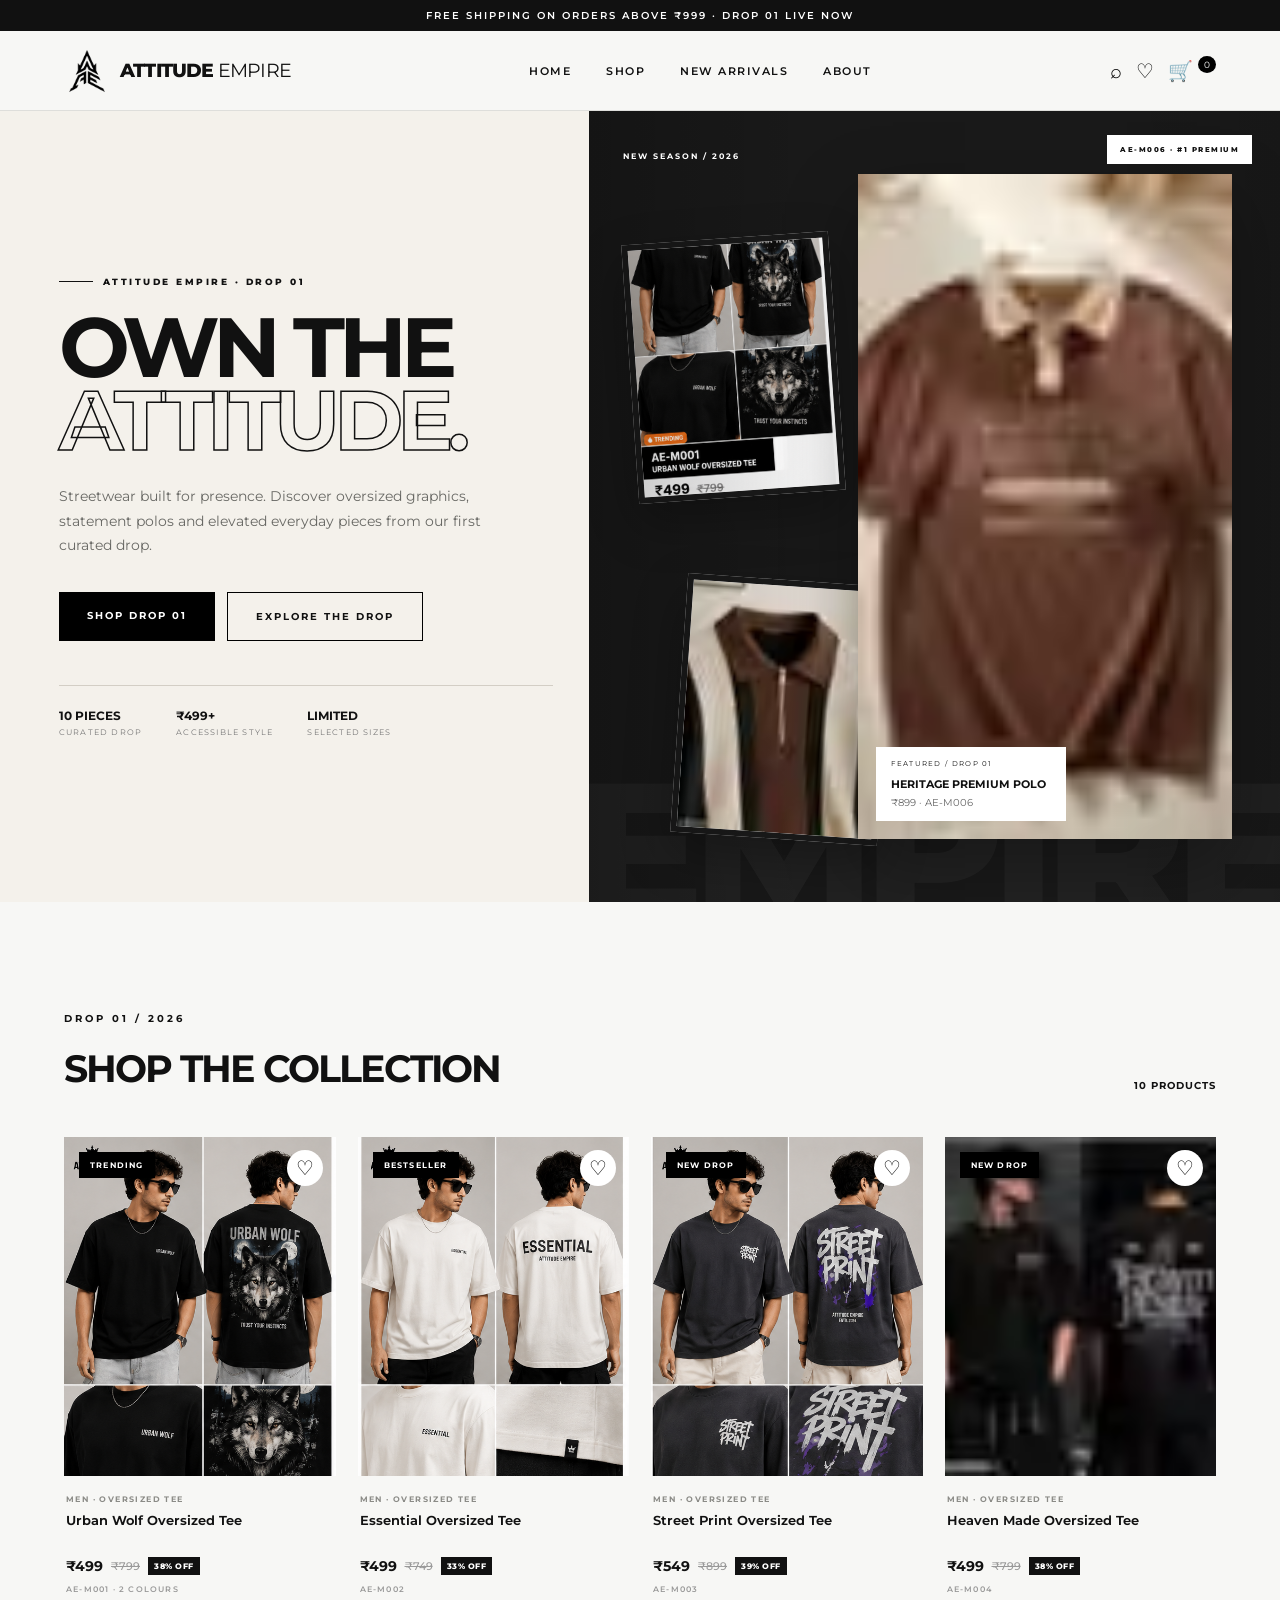
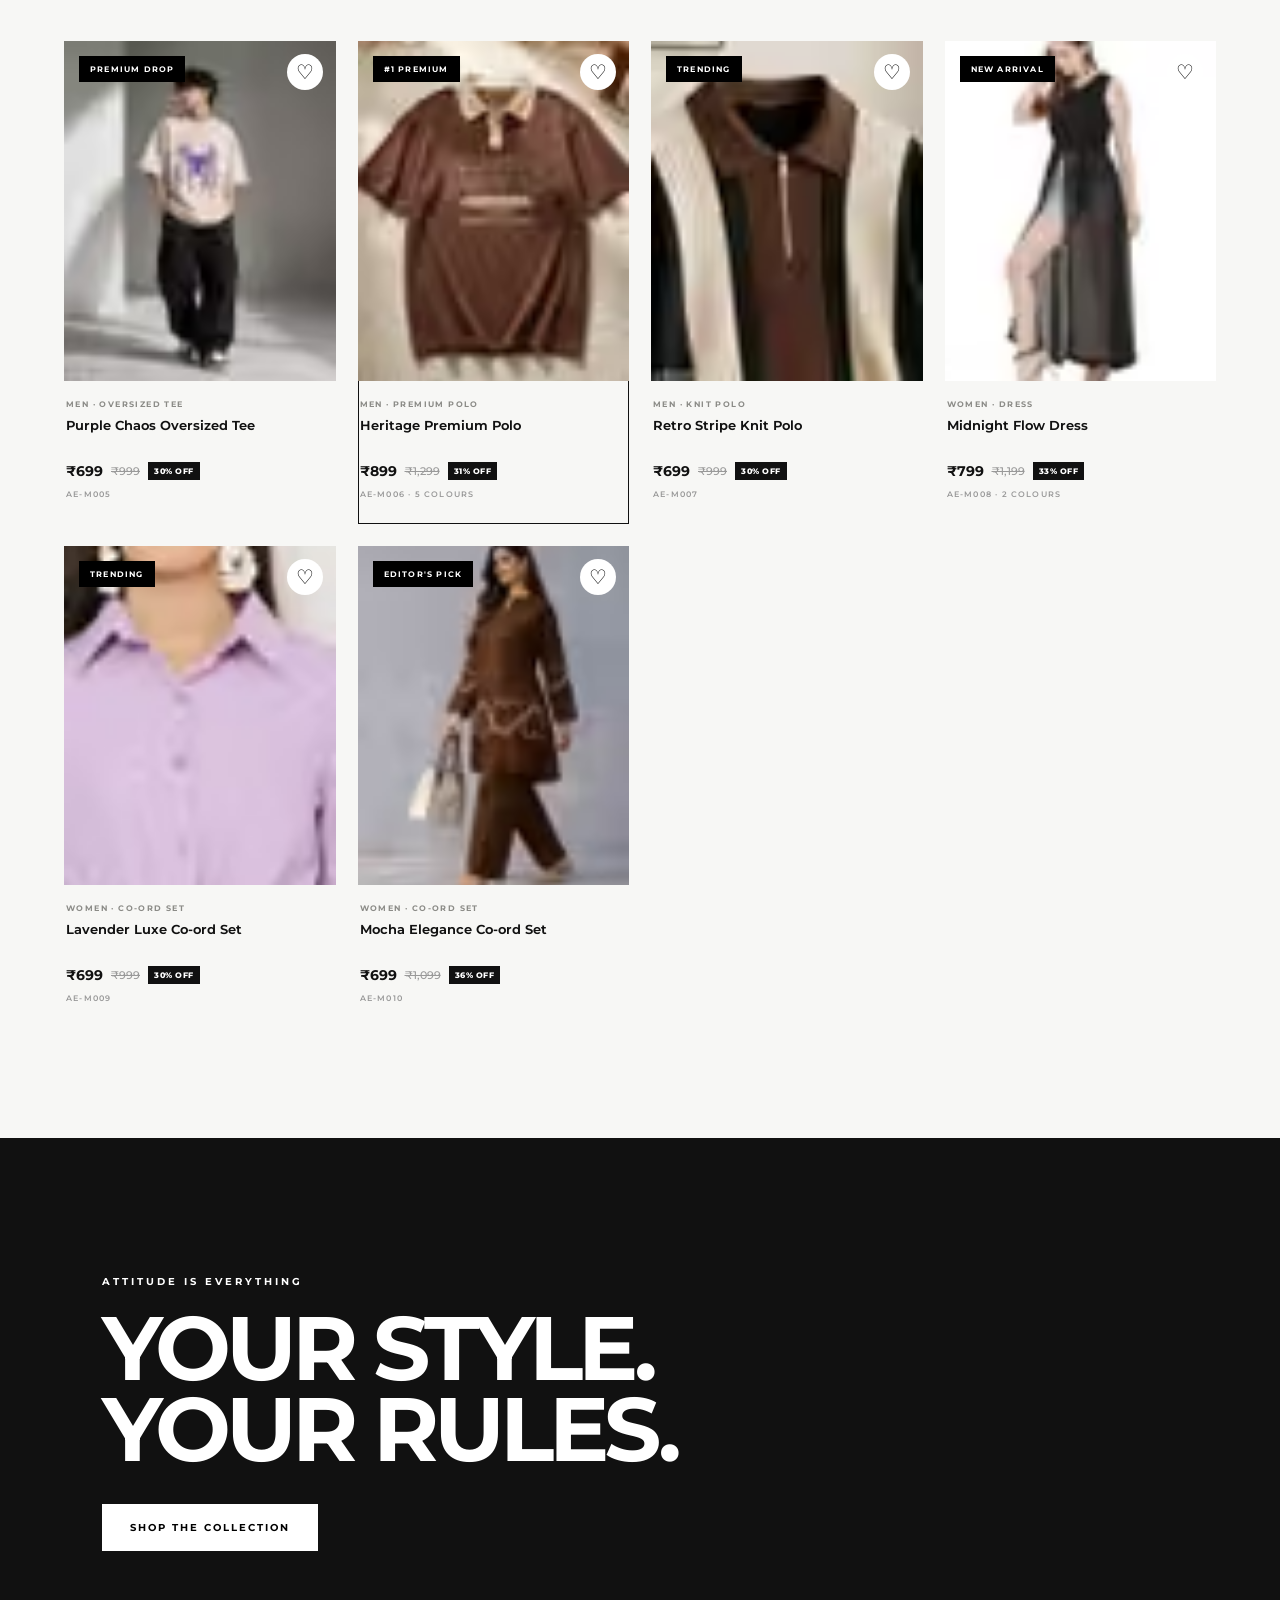
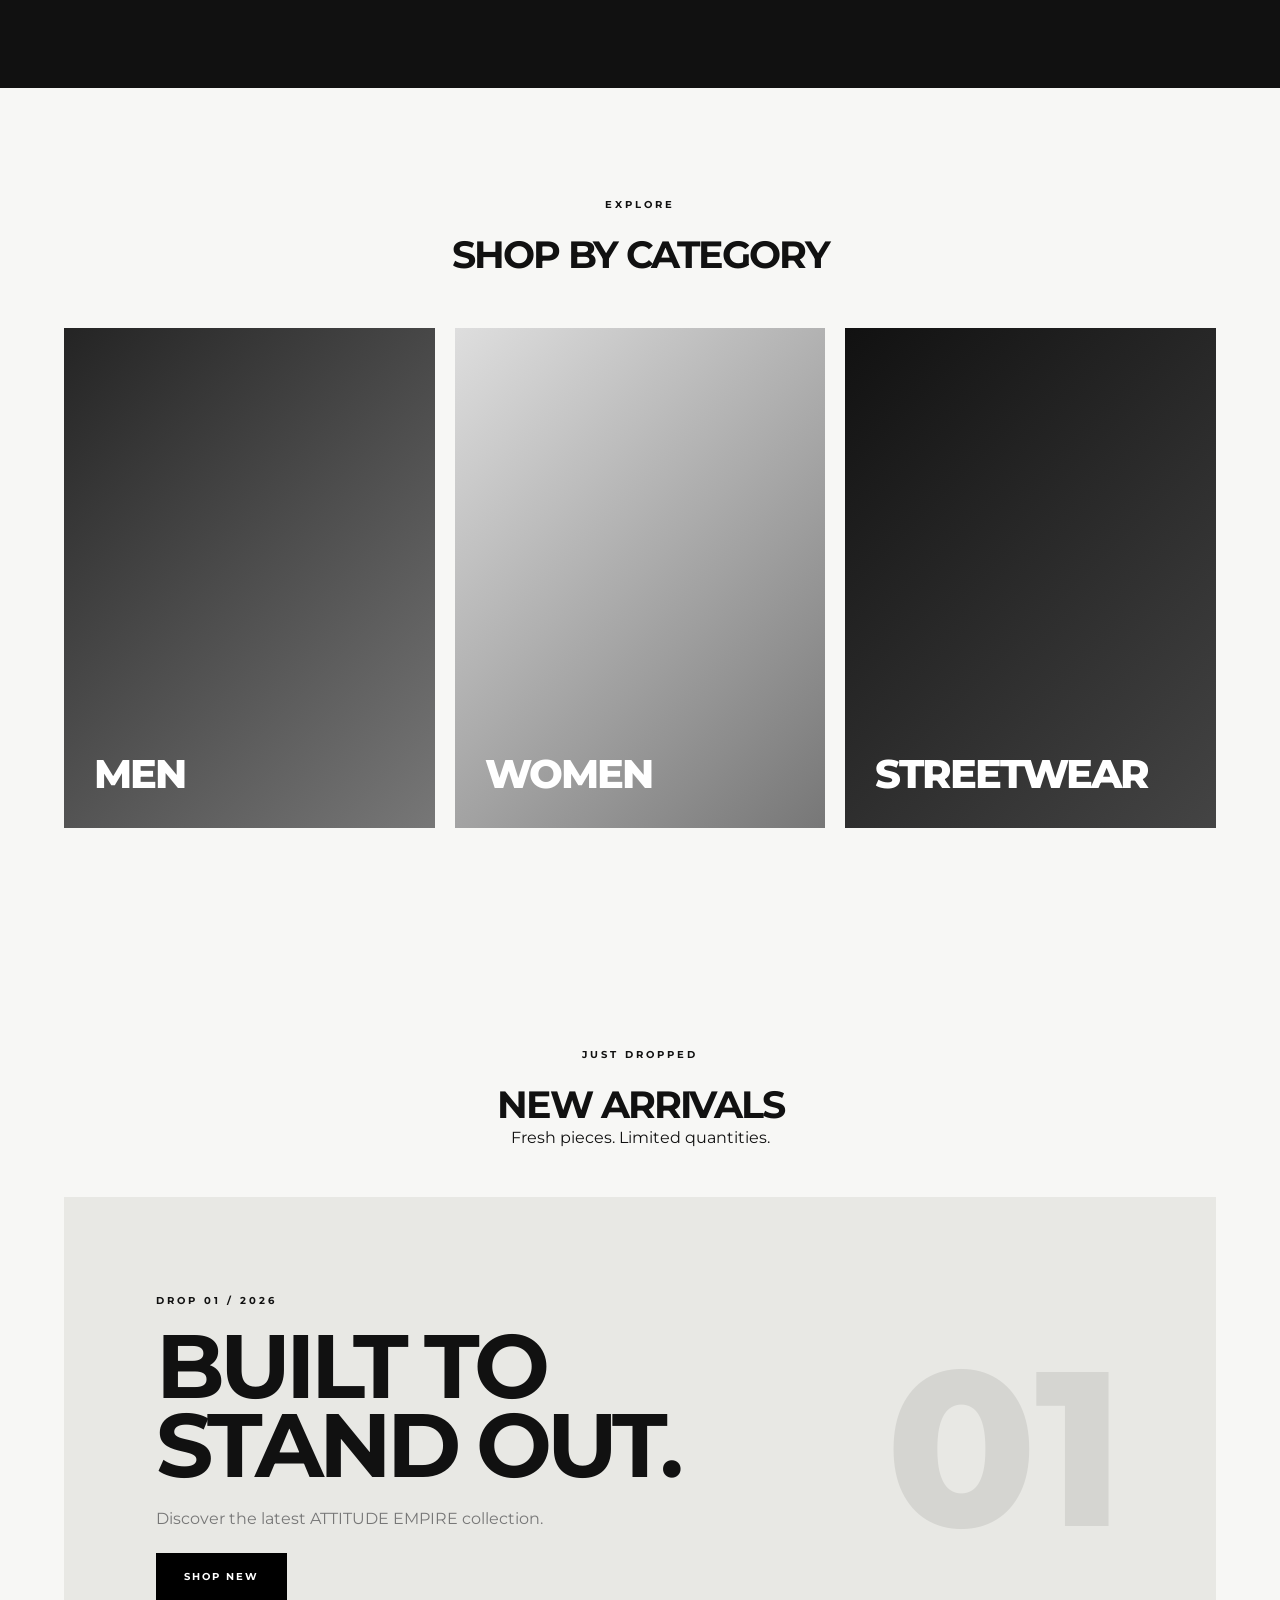
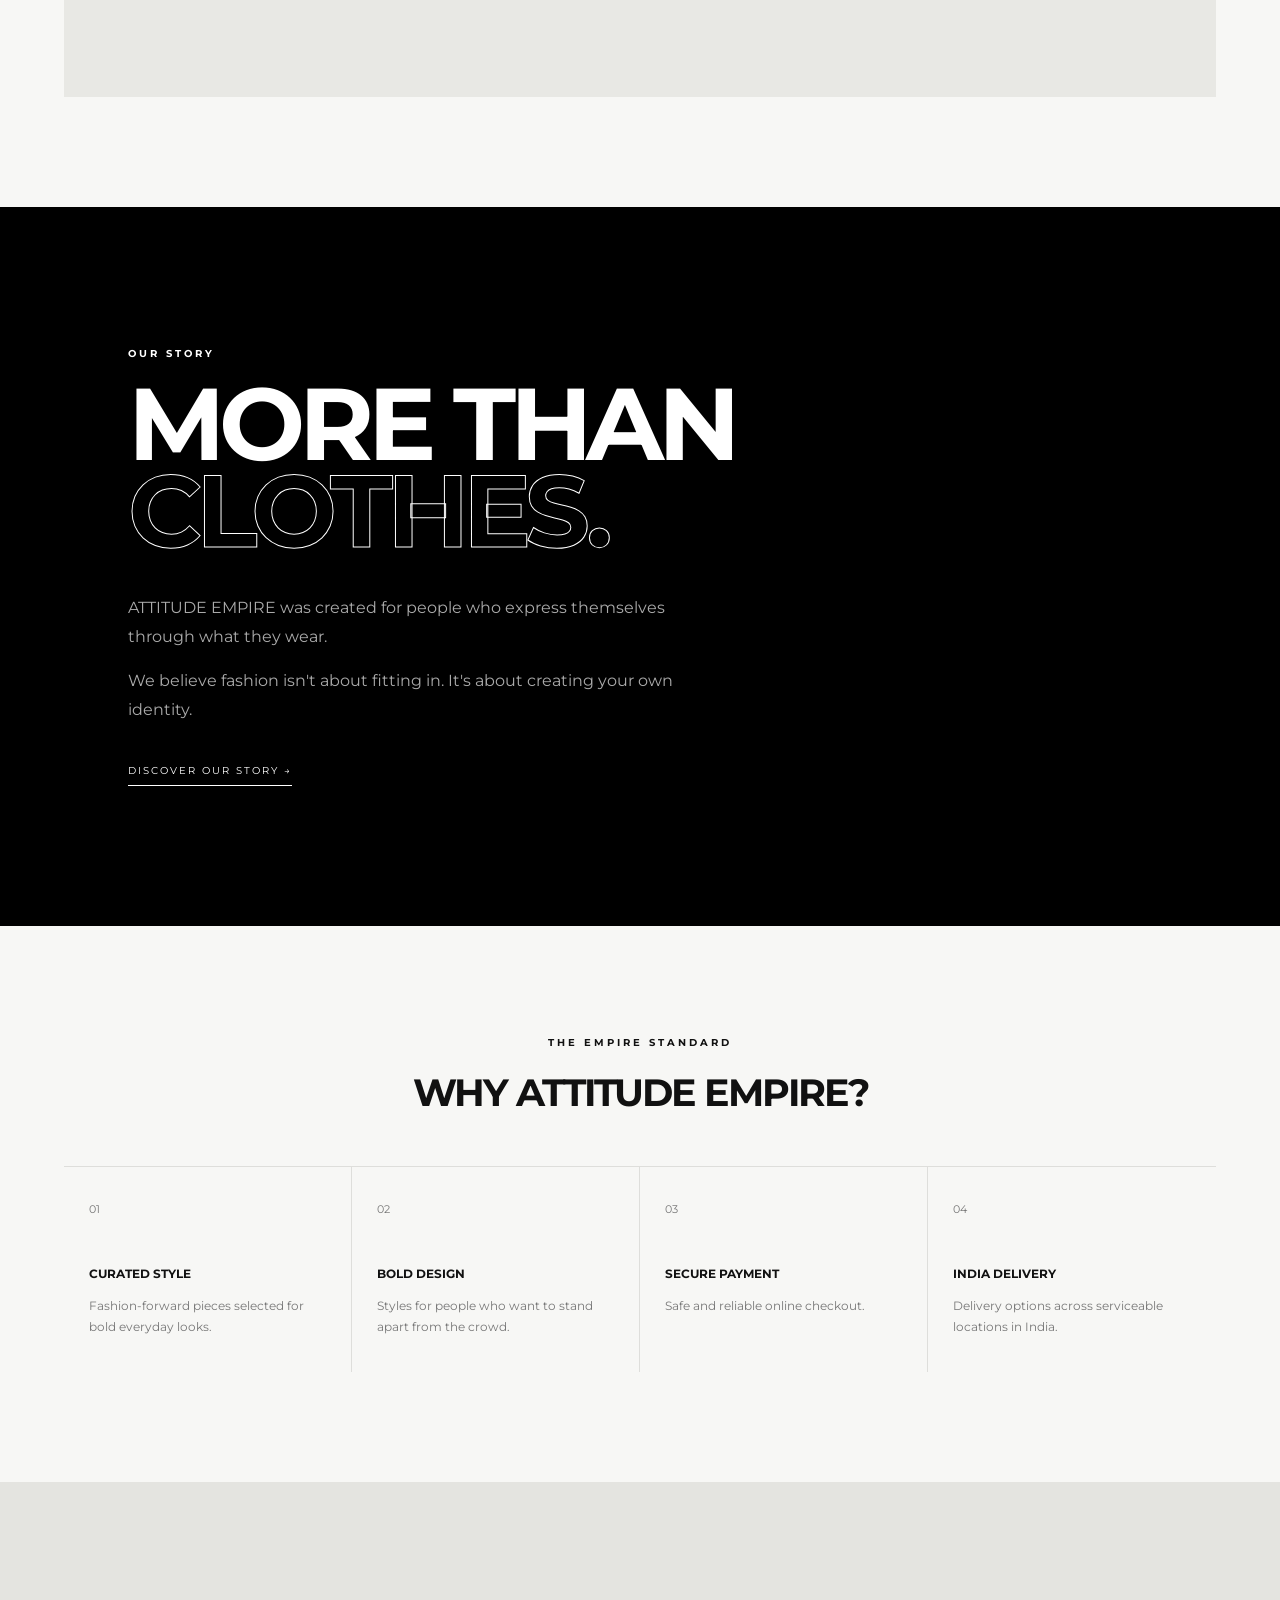
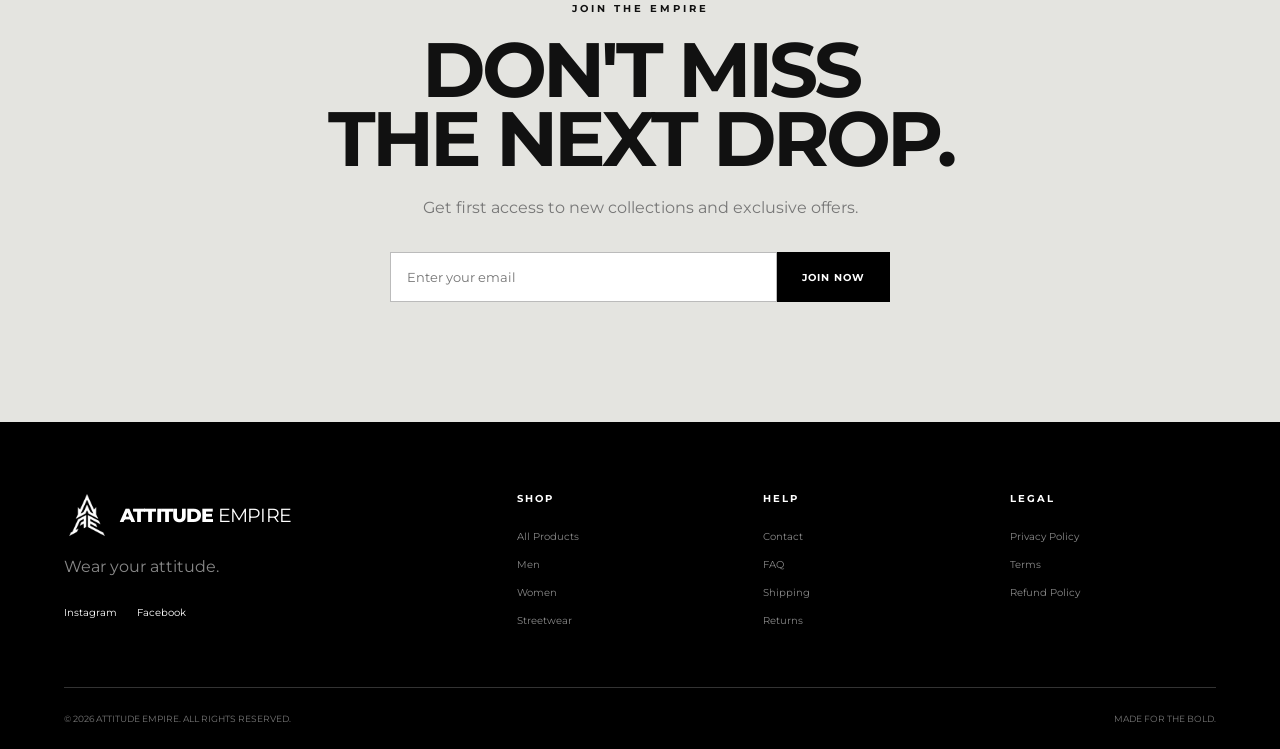
==== commit 4bb55663: "Launch premium Drop 01 homepage hero" ====
--- a/index.html
+++ b/index.html
@@ -11,14 +11,15 @@
   <link rel="preconnect" href="https://fonts.gstatic.com" crossorigin>
   <link href="https://fonts.googleapis.com/css2?family=Montserrat:wght@400;500;600;700;800&display=swap" rel="stylesheet">
   <link rel="stylesheet" href="style.css">
+  <link rel="stylesheet" href="hero.css">
 </head>
 <body>
-  <div class="announcement">FREE SHIPPING ON ORDERS ABOVE ₹999</div>
+  <div class="announcement">FREE SHIPPING ON ORDERS ABOVE ₹999 · DROP 01 LIVE NOW</div>
   <header class="navbar"><a href="#home" class="logo" aria-label="ATTITUDE EMPIRE home"><img src="assets/attitude-empire-logo.png" alt="" width="52" height="52"><span class="logo-wordmark"><strong>ATTITUDE</strong> EMPIRE</span></a><nav class="desktop-nav"><a href="#home">HOME</a><a href="#shop">SHOP</a><a href="#new">NEW ARRIVALS</a><a href="#about">ABOUT</a></nav><div class="nav-actions"><button id="searchBtn" aria-label="Search">⌕</button><button aria-label="Wishlist">♡</button><button id="cartBtn" aria-label="Cart">🛒 <span id="cartCount">0</span></button><button id="menuBtn" class="mobile-menu-btn" aria-label="Menu">☰</button></div></header>
   <div id="mobileMenu" class="mobile-menu"><a href="#home">HOME</a><a href="#shop">SHOP</a><a href="#new">NEW ARRIVALS</a><a href="#about">ABOUT</a><a href="#contact">CONTACT</a></div>
   <div id="searchPanel" class="search-panel"><input type="text" id="searchInput" placeholder="Search products..."><button id="closeSearch">✕</button></div>
   <main>
-    <section id="home" class="hero"><div class="hero-content"><p class="eyebrow">THE NEW STREETWEAR ERA</p><h1>WEAR YOUR<br><span>ATTITUDE.</span></h1><p class="hero-description">Streetwear designed for people who don't follow the crowd.</p><div class="hero-buttons"><a href="#shop" class="btn btn-dark">SHOP NOW</a><a href="#new" class="btn btn-outline">NEW ARRIVALS</a></div></div><div class="hero-image"><div class="hero-placeholder"><span>ATTITUDE</span><strong>EMPIRE</strong></div></div></section>
+    <section id="home" class="campaign-hero"><div class="campaign-copy"><div class="campaign-kicker">ATTITUDE EMPIRE · DROP 01</div><h1>OWN THE<br><em>ATTITUDE.</em></h1><p class="campaign-description">Streetwear built for presence. Discover oversized graphics, statement polos and elevated everyday pieces from our first curated drop.</p><div class="campaign-actions"><a class="btn btn-dark" href="#shop">SHOP DROP 01</a><a class="btn btn-outline" href="#new">EXPLORE THE DROP</a></div><div class="campaign-meta"><div><strong>10 PIECES</strong><span>CURATED DROP</span></div><div><strong>₹499+</strong><span>ACCESSIBLE STYLE</span></div><div><strong>LIMITED</strong><span>SELECTED SIZES</span></div></div></div><div class="campaign-visual"><div class="hero-drop-tag">NEW SEASON / 2026</div><div class="hero-premium-tag">AE-M006 · #1 PREMIUM</div><div class="campaign-bg-word">EMPIRE</div><div class="hero-float-card hero-float-one"><img src="assets/products/AE-M001-Urban-Wolf.png" alt="Urban Wolf Oversized Tee"></div><div class="hero-float-card hero-float-two"><img src="assets/products/AE-M007-1.png" alt="Retro Stripe Knit Polo"></div><div class="hero-main-card"><img src="assets/products/AE-M006-brown-1.png" alt="Heritage Premium Polo"><div class="hero-main-label"><small>FEATURED / DROP 01</small><strong>HERITAGE PREMIUM POLO</strong><span>₹899 · AE-M006</span></div></div></div></section>
     <section id="shop" class="section"><div class="section-heading"><div><p class="eyebrow">DROP 01 / 2026</p><h2>SHOP THE COLLECTION</h2></div><span class="view-all">10 PRODUCTS</span></div><div id="products" class="product-grid">
       <article class="product-card" data-name="Urban Flame Oversized Tee White Black AE-M001"><div class="product-image"><span class="badge">TRENDING</span><button class="wishlist">♡</button><div class="product-placeholder">URBAN FLAME</div><button class="quick-add" data-product-id="AE-M001">SELECT OPTIONS</button></div><div class="product-info"><small>MEN · OVERSIZED TEE</small><h3>Urban Flame Oversized Tee</h3><p><strong>₹499</strong></p><span>AE-M001 · 2 COLOURS</span></div></article>
       <article class="product-card" data-name="Shadow Bunny Oversized Tee Black AE-M002"><div class="product-image"><span class="badge">NEW DROP</span><button class="wishlist">♡</button><div class="product-placeholder">SHADOW BUNNY</div><button class="quick-add" data-product-id="AE-M002">SELECT OPTIONS</button></div><div class="product-info"><small>MEN · OVERSIZED TEE</small><h3>Shadow Bunny Oversized Tee</h3><p><strong>₹499</strong></p><span>AE-M002</span></div></article>
@@ -44,4 +45,3 @@
   <script src="script.js"></script>
 </body>
 </html>
-
--- a/style.css
+++ b/style.css
@@ -1,11 +1,3 @@
-*{margin:0;padding:0;box-sizing:border-box}:root{--black:#111;--white:#fff;--cream:#f7f7f5;--gray:#777;--border:#dededb}html{scroll-behavior:smooth}body{font-family:"Montserrat",Arial,sans-serif;background:var(--cream);color:var(--black);overflow-x:hidden}a{color:inherit;text-decoration:none}button,input{font-family:inherit}button{cursor:pointer;border:0}.announcement{background:var(--black);color:white;text-align:center;padding:9px;font-size:10px;letter-spacing:2px;font-weight:600}.navbar{height:80px;padding:0 5%;display:flex;align-items:center;justify-content:space-between;background:rgba(247,247,245,.96);border-bottom:1px solid var(--border);position:sticky;top:0;z-index:100}.logo{font-size:19px;font-weight:800;letter-spacing:-.8px}.logo span{font-weight:400;margin-left:4px}.desktop-nav{display:flex;gap:35px}.desktop-nav a{font-size:11px;font-weight:600;letter-spacing:1.5px}.nav-actions{display:flex;align-items:center;gap:14px}.nav-actions button{background:transparent;font-size:20px}#cartCount{background:black;color:white;font-size:9px;border-radius:50%;padding:3px 6px;vertical-align:top}.mobile-menu-btn{display:none}.search-panel{display:none;position:fixed;top:80px;left:0;width:100%;padding:25px 5%;background:white;z-index:99;border-bottom:1px solid var(--border)}.search-panel.active{display:flex}.search-panel input{width:100%;padding:15px;border:1px solid #ccc;outline:none}.search-panel button{width:60px;background:black;color:white}.hero{min-height:calc(100vh - 109px);display:grid;grid-template-columns:1fr 1fr}.hero-content{display:flex;flex-direction:column;justify-content:center;padding:8%}.eyebrow{font-size:10px;font-weight:700;letter-spacing:3px;margin-bottom:20px}.hero h1{font-size:clamp(55px,7vw,105px);line-height:.88;letter-spacing:-5px;margin-bottom:30px}.hero h1 span{-webkit-text-stroke:1.5px black;color:transparent}.hero-description{max-width:400px;line-height:1.7;color:var(--gray);font-size:14px;margin-bottom:35px}.hero-buttons{display:flex;gap:12px}.btn{display:inline-block;padding:17px 28px;font-size:10px;font-weight:700;letter-spacing:2px;transition:.3s}.btn-dark{background:black;color:white}.btn-dark:hover{background:#333}.btn-outline{border:1px solid black}.btn-outline:hover{background:black;color:white}.hero-image{min-height:600px}.hero-placeholder{height:100%;background:linear-gradient(135deg,#252525,#111);color:white;display:flex;flex-direction:column;justify-content:center;align-items:center;font-size:65px;line-height:.85;letter-spacing:-5px}.hero-placeholder span{font-weight:300}.hero-placeholder strong{font-weight:800}.section{padding:110px 5%}.section-heading{display:flex;justify-content:space-between;align-items:end;margin-bottom:45px}.section-heading h2,.center-heading h2{font-size:38px;letter-spacing:-2px}.view-all{font-size:10px;font-weight:700;letter-spacing:1px}.product-grid{display:grid;grid-template-columns:repeat(4,1fr);gap:20px}.product-image{height:430px;position:relative;background:#e7e7e3;overflow:hidden}.product-placeholder{width:100%;height:100%;display:flex;justify-content:center;align-items:center;background:linear-gradient(135deg,#eeeeeb,#cfcfcb);font-size:34px;font-weight:800;letter-spacing:-2px}.product-card:nth-child(2) .product-placeholder{background:linear-gradient(135deg,#191919,#414141);color:white}.product-card:nth-child(3) .product-placeholder{background:linear-gradient(135deg,#dadada,#999)}.product-card:nth-child(4) .product-placeholder{background:linear-gradient(135deg,#555,#151515);color:white}.badge{position:absolute;top:15px;left:15px;background:black;color:white;padding:7px 10px;font-size:8px;letter-spacing:1px;z-index:2}.wishlist{position:absolute;top:13px;right:13px;width:36px;height:36px;border-radius:50%;background:white;font-size:20px;z-index:2}.wishlist.active{background:black;color:white}.quick-add{position:absolute;bottom:-60px;left:15px;right:15px;padding:15px;background:white;font-size:9px;font-weight:700;letter-spacing:2px;transition:.3s}.product-image:hover .quick-add{bottom:15px}.product-info{padding:18px 2px}.product-info h3{font-size:12px;margin-bottom:7px}.product-info p{font-size:12px;color:var(--gray)}.statement{min-height:550px;padding:80px 8%;display:flex;align-items:center;background:#111;color:white}.statement h2{font-size:clamp(50px,7vw,100px);line-height:.9;letter-spacing:-5px;margin-bottom:35px}.statement .btn-light{background:white;color:black}.center-heading{text-align:center;margin-bottom:50px}.category-grid{display:grid;grid-template-columns:repeat(3,1fr);gap:20px}.category-bg{height:500px;display:flex;align-items:end;padding:30px;transition:.5s}.category-bg:hover{transform:scale(.98)}.category-bg span{color:white;font-size:40px;font-weight:800;letter-spacing:-2px}.men{background:linear-gradient(135deg,#242424,#777)}.women{background:linear-gradient(135deg,#dedede,#777)}.unisex{background:linear-gradient(135deg,#111,#444)}.new-arrival-box{background:#e8e8e4;min-height:500px;padding:8%;display:flex;justify-content:space-between;align-items:center}.new-arrival-box h2{font-size:clamp(50px,7vw,90px);line-height:.88;letter-spacing:-5px;margin-bottom:25px}.new-arrival-box p:not(.eyebrow){color:var(--gray);max-width:400px;margin-bottom:25px}.drop-number{font-size:220px;font-weight:800;color:#d5d5d1}.about{background:black;color:white;padding:140px 10%}.about-content{max-width:800px}.about h2{font-size:clamp(55px,8vw,110px);line-height:.85;letter-spacing:-6px;margin-bottom:40px}.about h2 span{-webkit-text-stroke:1px white;color:transparent}.about p:not(.eyebrow){color:#aaa;line-height:1.8;max-width:550px;margin-bottom:15px}.text-link{display:inline-block;margin-top:25px;border-bottom:1px solid white;padding-bottom:8px;font-size:10px;letter-spacing:2px}.features{display:grid;grid-template-columns:repeat(4,1fr);border-top:1px solid var(--border)}.feature{padding:35px 25px;border-right:1px solid var(--border)}.feature:last-child{border-right:0}.feature>div{font-size:11px;color:var(--gray);margin-bottom:50px}.feature h3{font-size:12px;margin-bottom:15px}.feature p{font-size:12px;line-height:1.7;color:var(--gray)}.newsletter{background:#e4e4e0;text-align:center;padding:120px 20px}.newsletter h2{font-size:clamp(45px,6vw,85px);line-height:.9;letter-spacing:-4px;margin-bottom:25px}.newsletter>p:not(.eyebrow){color:var(--gray);margin-bottom:35px}.newsletter form{display:flex;max-width:500px;margin:auto}.newsletter input{flex:1;border:1px solid #bbb;padding:16px;outline:none}.newsletter button{padding:0 25px;background:black;color:white;font-size:10px;font-weight:700;letter-spacing:1px}.overlay{display:none;position:fixed;inset:0;background:rgba(0,0,0,.5);z-index:150}.overlay.active{display:block}.cart-drawer{position:fixed;right:-450px;top:0;width:420px;max-width:90%;height:100vh;background:white;z-index:200;transition:.4s;display:flex;flex-direction:column}.cart-drawer.active{right:0}.cart-header{padding:25px;border-bottom:1px solid var(--border);display:flex;justify-content:space-between}.cart-header button{background:transparent;font-size:18px}.cart-items{flex:1;overflow-y:auto;padding:25px}.empty-cart{text-align:center;color:var(--gray);margin-top:80px;font-size:13px}.cart-item{display:flex;justify-content:space-between;padding:15px 0;border-bottom:1px solid #eee}.cart-item h4{font-size:12px}.cart-item p{font-size:11px;color:var(--gray);margin-top:5px}.remove-item{background:transparent;font-size:10px}.cart-footer{padding:25px;border-top:1px solid var(--border)}.cart-total{display:flex;justify-content:space-between;margin-bottom:20px;font-size:13px}.checkout-btn{width:100%;padding:17px;background:black;color:white;font-size:10px;font-weight:700;letter-spacing:2px}footer{background:black;color:white;padding:70px 5% 25px}.footer-main{display:grid;grid-template-columns:2fr repeat(3,1fr);gap:40px;padding-bottom:60px}.footer-brand p{color:#888;margin-top:15px}.socials{display:flex;gap:20px;margin-top:30px}.socials a{font-size:10px}.footer-column{display:flex;flex-direction:column;gap:15px}.footer-column h4{font-size:10px;letter-spacing:2px;margin-bottom:10px}.footer-column a{font-size:10px;color:#888}.footer-column a:hover{color:white}.footer-bottom{border-top:1px solid #333;padding-top:25px;display:flex;justify-content:space-between;font-size:9px;color:#777}.mobile-menu{display:none}@media(max-width:900px){.desktop-nav{display:none}.mobile-menu-btn{display:block}.hero{grid-template-columns:1fr}.hero-content{min-height:550px}.hero-image{min-height:500px}.product-grid{grid-template-columns:repeat(2,1fr)}.category-grid{grid-template-columns:1fr}.category-bg{height:400px}.features{grid-template-columns:repeat(2,1fr)}.footer-main{grid-template-columns:repeat(2,1fr)}}@media(max-width:600px){.navbar{height:65px;padding:0 20px}.logo{font-size:16px}.nav-actions{gap:8px}.nav-actions button{font-size:17px}.mobile-menu{position:fixed;top:65px;left:0;width:100%;background:white;z-index:90;padding:25px;border-bottom:1px solid var(--border)}.mobile-menu.active{display:flex;flex-direction:column;gap:25px}.mobile-menu a{font-size:12px;font-weight:700;letter-spacing:1px}.hero-content{padding:70px 25px;min-height:500px}.hero h1{font-size:60px;letter-spacing:-4px}.hero-buttons{flex-direction:column}.btn{text-align:center}.hero-image{min-height:420px}.hero-placeholder{font-size:45px}.section{padding:75px 20px}.section-heading{align-items:start;flex-direction:column;gap:15px}.section-heading h2,.center-heading h2{font-size:30px}.product-grid{gap:12px}.product-image{height:300px}.product-placeholder{font-size:20px}.quick-add{bottom:10px;left:10px;right:10px}.statement{min-height:450px;padding:60px 25px}.statement h2{font-size:55px;letter-spacing:-4px}.new-arrival-box{padding:50px 25px}.new-arrival-box h2{font-size:55px}.drop-number{display:none}.about{padding:90px 25px}.about h2{font-size:60px}.features{grid-template-columns:1fr}.feature{border-right:0;border-bottom:1px solid var(--border)}.newsletter{padding:90px 20px}.newsletter h2{font-size:50px}.newsletter form{flex-direction:column;gap:10px}.newsletter button{padding:16px}.footer-main{grid-template-columns:1fr 1fr}.footer-brand{grid-column:1/-1}.footer-bottom{flex-direction:column;gap:10px}}
-/* Official ATTITUDE EMPIRE brand lockup */
-.logo{display:inline-flex;align-items:center;gap:10px;flex-shrink:0;font-size:19px;letter-spacing:-.8px}
-.logo img{display:block;width:46px;height:46px;object-fit:contain}
-.logo .logo-wordmark{font-weight:400;margin-left:0;white-space:nowrap}
-.logo-wordmark strong{font-weight:800}
-.footer-logo img{filter:invert(1)}
-@media(max-width:600px){.logo{font-size:14px;gap:7px}.logo img{width:38px;height:38px}.footer-logo{font-size:16px}.footer-logo img{width:52px;height:52px}}
-.product-photo{width:100%;height:100%;display:block;object-fit:cover;object-position:center top}.product-info>span{display:block;margin-top:8px;color:var(--gray);font-size:9px;font-weight:600;letter-spacing:1px}.premium-card{outline:1px solid #111;outline-offset:-1px}.product-modal{display:none;position:fixed;z-index:210;inset:5%;max-width:1050px;max-height:90vh;margin:auto;background:white;grid-template-columns:minmax(0,1.1fr) minmax(320px,.9fr);overflow:auto;box-shadow:0 25px 80px rgba(0,0,0,.3)}.product-modal.active{display:grid}.modal-close{position:absolute;z-index:3;right:18px;top:18px;width:40px;height:40px;border-radius:50%;background:white;font-size:18px}.modal-gallery{min-height:620px;background:#e7e7e3;display:flex;flex-direction:column}.modal-gallery>img{width:100%;min-height:520px;max-height:650px;flex:1;object-fit:contain}.modal-gallery>img.no-photo{background:linear-gradient(135deg,#eee,#ccc)}.modal-thumbs{display:flex;gap:8px;padding:12px;overflow:auto}.modal-thumbs button{width:58px;height:70px;border:2px solid transparent;background:white;flex:none}.modal-thumbs button.selected{border-color:#111}.modal-thumbs img{width:100%;height:100%;object-fit:cover}.modal-details{padding:70px 55px;display:flex;flex-direction:column;align-items:flex-start}.modal-details h2{font-size:38px;line-height:1;letter-spacing:-2px;margin-bottom:10px}.modal-code{font-size:10px;letter-spacing:1.5px;color:var(--gray)}.modal-description{font-size:13px;line-height:1.7;color:var(--gray);margin:25px 0}.modal-price{font-size:24px;margin-bottom:30px}.option-group{width:100%;margin-bottom:24px}.option-group>span{display:block;font-size:9px;font-weight:700;letter-spacing:1.5px;margin-bottom:10px}.option-buttons{display:flex;gap:8px;flex-wrap:wrap}.option-buttons button{padding:11px 14px;border:1px solid var(--border);background:white;font-size:10px}.option-buttons button.selected{background:#111;color:white;border-color:#111}.modal-details .checkout-btn{margin-top:auto}.cart-item h4{line-height:1.4}.cart-item>div{padding-right:12px}.cart-item p{line-height:1.4}
-@media(max-width:700px){.product-modal{inset:2%;grid-template-columns:1fr}.modal-gallery{min-height:380px}.modal-gallery>img{min-height:330px;max-height:430px}.modal-details{padding:35px 25px}.modal-details h2{font-size:30px}.modal-close{right:10px;top:10px}}
-
+*{margin:0;padding:0;box-sizing:border-box}:root{--black:#111;--white:#fff;--cream:#f7f7f5;--gray:#777;--border:#dededb}html{scroll-behavior:smooth}body{font-family:"Montserrat",Arial,sans-serif;background:var(--cream);color:var(--black);overflow-x:hidden}a{color:inherit;text-decoration:none}button,input{font-family:inherit}button{cursor:pointer;border:0}.announcement{background:var(--black);color:white;text-align:center;padding:9px;font-size:10px;letter-spacing:2px;font-weight:600}.navbar{height:80px;padding:0 5%;display:flex;align-items:center;justify-content:space-between;background:rgba(247,247,245,.96);border-bottom:1px solid var(--border);position:sticky;top:0;z-index:100}.logo{font-size:19px;font-weight:800;letter-spacing:-.8px}.logo span{font-weight:400;margin-left:4px}.desktop-nav{display:flex;gap:35px}.desktop-nav a{font-size:11px;font-weight:600;letter-spacing:1.5px}.nav-actions{display:flex;align-items:center;gap:14px}.nav-actions button{background:transparent;font-size:20px}#cartCount{background:black;color:white;font-size:9px;border-radius:50%;padding:3px 6px;vertical-align:top}.mobile-menu-btn{display:none}.search-panel{display:none;position:fixed;top:80px;left:0;width:100%;padding:25px 5%;background:white;z-index:99;border-bottom:1px solid var(--border)}.search-panel.active{display:flex}.search-panel input{width:100%;padding:15px;border:1px solid #ccc;outline:none}.search-panel button{width:60px;background:black;color:white}.hero{min-height:calc(100vh - 109px);display:grid;grid-template-columns:1fr 1fr}.hero-content{display:flex;flex-direction:column;justify-content:center;padding:8%}.eyebrow{font-size:10px;font-weight:700;letter-spacing:3px;margin-bottom:20px}.hero h1{font-size:clamp(55px,7vw,105px);line-height:.88;letter-spacing:-5px;margin-bottom:30px}.hero h1 span{-webkit-text-stroke:1.5px black;color:transparent}.hero-description{max-width:400px;line-height:1.7;color:var(--gray);font-size:14px;margin-bottom:35px}.hero-buttons{display:flex;gap:12px}.btn{display:inline-block;padding:17px 28px;font-size:10px;font-weight:700;letter-spacing:2px;transition:.3s}.btn-dark{background:black;color:white}.btn-dark:hover{background:#333}.btn-outline{border:1px solid black}.btn-outline:hover{background:black;color:white}.hero-image{min-height:600px}.hero-placeholder{height:100%;background:linear-gradient(135deg,#252525,#111);color:white;display:flex;flex-direction:column;justify-content:center;align-items:center;font-size:65px;line-height:.85;letter-spacing:-5px}.hero-placeholder span{font-weight:300}.hero-placeholder strong{font-weight:800}.section{padding:110px 5%}.section-heading{display:flex;justify-content:space-between;align-items:end;margin-bottom:45px}.section-heading h2,.center-heading h2{font-size:38px;letter-spacing:-2px}.view-all{font-size:10px;font-weight:700;letter-spacing:1px}.product-grid{display:grid;grid-template-columns:repeat(4,1fr);gap:22px}.product-card{min-width:0;transition:transform .25s ease}.product-card:hover{transform:translateY(-3px)}.product-image{aspect-ratio:4/5;height:auto;position:relative;background:#eee;overflow:hidden}.product-placeholder{width:100%;height:100%;display:flex;justify-content:center;align-items:center;background:linear-gradient(135deg,#eeeeeb,#cfcfcb);font-size:34px;font-weight:800;letter-spacing:-2px}.badge{position:absolute;top:15px;left:15px;background:black;color:white;padding:8px 11px;font-size:8px;font-weight:700;letter-spacing:1.2px;z-index:2}.wishlist{position:absolute;top:13px;right:13px;width:36px;height:36px;border-radius:50%;background:white;font-size:20px;z-index:2}.wishlist.active{background:black;color:white}.quick-add{position:absolute;bottom:-60px;left:15px;right:15px;padding:15px;background:white;font-size:9px;font-weight:700;letter-spacing:2px;transition:.3s;z-index:3}.product-image:hover .quick-add{bottom:15px}.product-info{padding:18px 2px 25px}.product-info small{display:block;font-size:8px;font-weight:700;letter-spacing:1.4px;color:#8b8b87;margin-bottom:8px}.product-info h3{font-size:13px;line-height:1.35;font-weight:650;margin-bottom:10px;min-height:35px}.product-info>span{display:block;margin-top:9px;color:#999;font-size:8px;font-weight:600;letter-spacing:1.2px}.price-row{display:flex;align-items:center;gap:8px;flex-wrap:wrap}.sale-price{font-size:14px;color:#111}.compare-price{font-size:11px;color:#999;font-weight:500}.discount{font-size:8px;font-weight:800;letter-spacing:.5px;background:#111;color:#fff;padding:4px 6px}.statement{min-height:550px;padding:80px 8%;display:flex;align-items:center;background:#111;color:white}.statement h2{font-size:clamp(50px,7vw,100px);line-height:.9;letter-spacing:-5px;margin-bottom:35px}.statement .btn-light{background:white;color:black}.center-heading{text-align:center;margin-bottom:50px}.category-grid{display:grid;grid-template-columns:repeat(3,1fr);gap:20px}.category-bg{height:500px;display:flex;align-items:end;padding:30px;transition:.5s}.category-bg:hover{transform:scale(.98)}.category-bg span{color:white;font-size:40px;font-weight:800;letter-spacing:-2px}.men{background:linear-gradient(135deg,#242424,#777)}.women{background:linear-gradient(135deg,#dedede,#777)}.unisex{background:linear-gradient(135deg,#111,#444)}.new-arrival-box{background:#e8e8e4;min-height:500px;padding:8%;display:flex;justify-content:space-between;align-items:center}.new-arrival-box h2{font-size:clamp(50px,7vw,90px);line-height:.88;letter-spacing:-5px;margin-bottom:25px}.new-arrival-box p:not(.eyebrow){color:var(--gray);max-width:400px;margin-bottom:25px}.drop-number{font-size:220px;font-weight:800;color:#d5d5d1}.about{background:black;color:white;padding:140px 10%}.about-content{max-width:800px}.about h2{font-size:clamp(55px,8vw,110px);line-height:.85;letter-spacing:-6px;margin-bottom:40px}.about h2 span{-webkit-text-stroke:1px white;color:transparent}.about p:not(.eyebrow){color:#aaa;line-height:1.8;max-width:550px;margin-bottom:15px}.text-link{display:inline-block;margin-top:25px;border-bottom:1px solid white;padding-bottom:8px;font-size:10px;letter-spacing:2px}.features{display:grid;grid-template-columns:repeat(4,1fr);border-top:1px solid var(--border)}.feature{padding:35px 25px;border-right:1px solid var(--border)}.feature:last-child{border-right:0}.feature>div{font-size:11px;color:var(--gray);margin-bottom:50px}.feature h3{font-size:12px;margin-bottom:15px}.feature p{font-size:12px;line-height:1.7;color:var(--gray)}.newsletter{background:#e4e4e0;text-align:center;padding:120px 20px}.newsletter h2{font-size:clamp(45px,6vw,85px);line-height:.9;letter-spacing:-4px;margin-bottom:25px}.newsletter>p:not(.eyebrow){color:var(--gray);margin-bottom:35px}.newsletter form{display:flex;max-width:500px;margin:auto}.newsletter input{flex:1;border:1px solid #bbb;padding:16px;outline:none}.newsletter button{padding:0 25px;background:black;color:white;font-size:10px;font-weight:700;letter-spacing:1px}.overlay{display:none;position:fixed;inset:0;background:rgba(0,0,0,.5);z-index:150}.overlay.active{display:block}.cart-drawer{position:fixed;right:-450px;top:0;width:420px;max-width:90%;height:100vh;background:white;z-index:200;transition:.4s;display:flex;flex-direction:column}.cart-drawer.active{right:0}.cart-header{padding:25px;border-bottom:1px solid var(--border);display:flex;justify-content:space-between}.cart-header button{background:transparent;font-size:18px}.cart-items{flex:1;overflow-y:auto;padding:25px}.empty-cart{text-align:center;color:var(--gray);margin-top:80px;font-size:13px}.cart-item{display:flex;justify-content:space-between;padding:15px 0;border-bottom:1px solid #eee}.cart-item h4{font-size:12px}.cart-item p{font-size:11px;color:var(--gray);margin-top:5px}.remove-item{background:transparent;font-size:10px}.cart-footer{padding:25px;border-top:1px solid var(--border)}.cart-total{display:flex;justify-content:space-between;margin-bottom:20px;font-size:13px}.checkout-btn{width:100%;padding:17px;background:black;color:white;font-size:10px;font-weight:700;letter-spacing:2px}footer{background:black;color:white;padding:70px 5% 25px}.footer-main{display:grid;grid-template-columns:2fr repeat(3,1fr);gap:40px;padding-bottom:60px}.footer-brand p{color:#888;margin-top:15px}.socials{display:flex;gap:20px;margin-top:30px}.socials a{font-size:10px}.footer-column{display:flex;flex-direction:column;gap:15px}.footer-column h4{font-size:10px;letter-spacing:2px;margin-bottom:10px}.footer-column a{font-size:10px;color:#888}.footer-column a:hover{color:white}.footer-bottom{border-top:1px solid #333;padding-top:25px;display:flex;justify-content:space-between;font-size:9px;color:#777}.mobile-menu{display:none}@media(max-width:900px){.desktop-nav{display:none}.mobile-menu-btn{display:block}.hero{grid-template-columns:1fr}.hero-content{min-height:550px}.hero-image{min-height:500px}.product-grid{grid-template-columns:repeat(2,1fr)}.category-grid{grid-template-columns:1fr}.category-bg{height:400px}.features{grid-template-columns:repeat(2,1fr)}.footer-main{grid-template-columns:repeat(2,1fr)}}@media(max-width:600px){.navbar{height:65px;padding:0 20px}.logo{font-size:16px}.nav-actions{gap:8px}.nav-actions button{font-size:17px}.mobile-menu{position:fixed;top:65px;left:0;width:100%;background:white;z-index:90;padding:25px;border-bottom:1px solid var(--border)}.mobile-menu.active{display:flex;flex-direction:column;gap:25px}.mobile-menu a{font-size:12px;font-weight:700;letter-spacing:1px}.hero-content{padding:70px 25px;min-height:500px}.hero h1{font-size:60px;letter-spacing:-4px}.hero-buttons{flex-direction:column}.btn{text-align:center}.hero-image{min-height:420px}.hero-placeholder{font-size:45px}.section{padding:75px 20px}.section-heading{align-items:start;flex-direction:column;gap:15px}.section-heading h2,.center-heading h2{font-size:30px}.product-grid{gap:12px}.product-image{aspect-ratio:4/5}.product-info{padding-top:12px}.product-info h3{font-size:11px;min-height:31px}.price-row{gap:5px}.sale-price{font-size:12px}.compare-price{font-size:9px}.discount{font-size:7px;padding:3px 4px}.badge{top:9px;left:9px;padding:6px 7px;font-size:6px}.wishlist{top:8px;right:8px;width:31px;height:31px;font-size:17px}.quick-add{bottom:10px;left:10px;right:10px}.statement{min-height:450px;padding:60px 25px}.statement h2{font-size:55px;letter-spacing:-4px}.new-arrival-box{padding:50px 25px}.new-arrival-box h2{font-size:55px}.drop-number{display:none}.about{padding:90px 25px}.about h2{font-size:60px}.features{grid-template-columns:1fr}.feature{border-right:0;border-bottom:1px solid var(--border)}.newsletter{padding:90px 20px}.newsletter h2{font-size:50px}.newsletter form{flex-direction:column;gap:10px}.newsletter button{padding:16px}.footer-main{grid-template-columns:1fr 1fr}.footer-brand{grid-column:1/-1}.footer-bottom{flex-direction:column;gap:10px}}
+.logo{display:inline-flex;align-items:center;gap:10px;flex-shrink:0;font-size:19px;letter-spacing:-.8px}.logo img{display:block;width:46px;height:46px;object-fit:contain}.logo .logo-wordmark{font-weight:400;margin-left:0;white-space:nowrap}.logo-wordmark strong{font-weight:800}.footer-logo img{filter:invert(1)}@media(max-width:600px){.logo{font-size:14px;gap:7px}.logo img{width:38px;height:38px}.footer-logo{font-size:16px}.footer-logo img{width:52px;height:52px}}
+.product-photo{width:100%;height:100%;display:block;object-fit:cover;object-position:center center;transition:transform .55s cubic-bezier(.2,.65,.3,1);background:#eee}.product-image:hover .product-photo{transform:scale(1.035)}.product-card:nth-child(-n+3) .product-photo{object-position:center top}.premium-card{outline:1px solid #111;outline-offset:-1px}.product-modal{display:none;position:fixed;z-index:210;inset:5%;max-width:1050px;max-height:90vh;margin:auto;background:white;grid-template-columns:minmax(0,1.1fr) minmax(320px,.9fr);overflow:auto;box-shadow:0 25px 80px rgba(0,0,0,.3)}.product-modal.active{display:grid}.modal-close{position:absolute;z-index:3;right:18px;top:18px;width:40px;height:40px;border-radius:50%;background:white;font-size:18px}.modal-gallery{min-height:620px;background:#e7e7e3;display:flex;flex-direction:column}.modal-gallery>img{width:100%;min-height:520px;max-height:650px;flex:1;object-fit:contain;object-position:center;background:#f2f2ef;padding:12px}.modal-gallery>img.no-photo{background:linear-gradient(135deg,#eee,#ccc)}.modal-thumbs{display:flex;gap:8px;padding:12px;overflow:auto}.modal-thumbs button{width:58px;height:70px;border:2px solid transparent;background:white;flex:none}.modal-thumbs button.selected{border-color:#111}.modal-thumbs img{width:100%;height:100%;object-fit:cover}.modal-details{padding:70px 55px;display:flex;flex-direction:column;align-items:flex-start}.modal-details h2{font-size:38px;line-height:1;letter-spacing:-2px;margin-bottom:10px}.modal-code{font-size:10px;letter-spacing:1.5px;color:var(--gray)}.modal-description{font-size:13px;line-height:1.7;color:var(--gray);margin:25px 0}.modal-price{font-size:24px;margin-bottom:30px}.modal-price del{font-size:13px;color:#999;font-weight:500;margin-left:8px}.modal-price span{font-size:9px;background:#111;color:#fff;padding:5px 7px;margin-left:8px;vertical-align:middle;letter-spacing:.5px}.option-group{width:100%;margin-bottom:24px}.option-group>span{display:block;font-size:9px;font-weight:700;letter-spacing:1.5px;margin-bottom:10px}.option-buttons{display:flex;gap:8px;flex-wrap:wrap}.option-buttons button{padding:11px 14px;border:1px solid var(--border);background:white;font-size:10px}.option-buttons button.selected{background:#111;color:white;border-color:#111}.modal-details .checkout-btn{margin-top:auto}.cart-item h4{line-height:1.4}.cart-item>div{padding-right:12px}.cart-item p{line-height:1.4}@media(max-width:700px){.product-modal{inset:2%;grid-template-columns:1fr}.modal-gallery{min-height:380px}.modal-gallery>img{min-height:330px;max-height:430px}.modal-details{padding:35px 25px}.modal-details h2{font-size:30px}.modal-close{right:10px;top:10px}}
--- a/hero.css
+++ b/hero.css
@@ -0,0 +1 @@
+.campaign-hero{min-height:calc(100vh - 109px);display:grid;grid-template-columns:minmax(0,.92fr) minmax(520px,1.08fr);background:#f4f1eb;overflow:hidden}.campaign-copy{display:flex;flex-direction:column;justify-content:center;padding:8% 6% 8% 10%;position:relative;z-index:2}.campaign-kicker{display:inline-flex;align-items:center;gap:10px;font-size:9px;font-weight:800;letter-spacing:2.5px;margin-bottom:24px}.campaign-kicker::before{content:"";width:34px;height:1px;background:#111}.campaign-hero h1{font-size:clamp(58px,6.6vw,108px);line-height:.86;letter-spacing:-6px;margin-bottom:28px}.campaign-hero h1 em{font-style:normal;color:transparent;-webkit-text-stroke:1.5px #111}.campaign-description{max-width:430px;font-size:14px;line-height:1.75;color:#686864;margin-bottom:34px}.campaign-actions{display:flex;gap:12px;flex-wrap:wrap}.campaign-meta{display:flex;gap:34px;margin-top:44px;padding-top:22px;border-top:1px solid #d3cec5;max-width:520px}.campaign-meta div{display:flex;flex-direction:column;gap:4px}.campaign-meta strong{font-size:12px}.campaign-meta span{font-size:8px;letter-spacing:1.2px;color:#777}.campaign-visual{position:relative;min-height:650px;background:#191919;overflow:hidden}.campaign-bg-word{position:absolute;left:-2%;bottom:-2%;font-size:clamp(105px,15vw,245px);font-weight:800;letter-spacing:-12px;color:rgba(255,255,255,.045);line-height:.72;white-space:nowrap}.hero-main-card{position:absolute;right:7%;top:8%;width:54%;height:84%;overflow:hidden;background:#d9d3c9;box-shadow:0 28px 70px rgba(0,0,0,.3)}.hero-main-card img{width:100%;height:100%;object-fit:cover;object-position:center top}.hero-main-label{position:absolute;left:18px;bottom:18px;background:#fff;color:#111;padding:12px 15px;min-width:190px}.hero-main-label small{display:block;font-size:7px;letter-spacing:1.3px;margin-bottom:5px}.hero-main-label strong{font-size:11px}.hero-main-label span{display:block;font-size:10px;margin-top:4px;color:#666}.hero-float-card{position:absolute;width:30%;aspect-ratio:4/5;background:#eee;overflow:hidden;border:6px solid #191919;box-shadow:0 20px 50px rgba(0,0,0,.28)}.hero-float-card img{width:100%;height:100%;object-fit:cover}.hero-float-one{left:6%;top:16%;transform:rotate(-4deg)}.hero-float-two{left:13%;bottom:8%;transform:rotate(4deg)}.hero-premium-tag{position:absolute;right:4%;top:3%;background:#fff;color:#111;padding:10px 13px;font-size:7px;font-weight:800;letter-spacing:1.5px;z-index:2}.hero-drop-tag{position:absolute;left:5%;top:5%;color:#fff;font-size:8px;font-weight:700;letter-spacing:2px;z-index:2}.campaign-visual::after{content:"";position:absolute;inset:0;background:linear-gradient(90deg,rgba(0,0,0,.2),transparent 32%,transparent 75%,rgba(0,0,0,.08));pointer-events:none}@media(max-width:1000px){.campaign-hero{grid-template-columns:1fr}.campaign-copy{padding:80px 7% 65px}.campaign-visual{min-height:650px}.hero-main-card{width:52%;right:8%}.hero-float-card{width:27%}}@media(max-width:600px){.campaign-copy{padding:60px 22px 50px}.campaign-hero h1{font-size:61px;letter-spacing:-4px}.campaign-description{font-size:12px}.campaign-actions{flex-direction:column}.campaign-actions .btn{text-align:center;width:100%}.campaign-meta{gap:17px;justify-content:space-between}.campaign-meta strong{font-size:10px}.campaign-meta span{font-size:6px}.campaign-visual{min-height:520px}.hero-main-card{right:4%;top:8%;width:61%;height:82%}.hero-float-card{width:34%;border-width:4px}.hero-float-one{left:2%;top:17%}.hero-float-two{left:8%;bottom:7%}.hero-main-label{left:10px;right:10px;bottom:10px;min-width:0;padding:10px}.hero-main-label strong{font-size:9px}.hero-premium-tag{right:3%;top:2%;font-size:6px}.hero-drop-tag{left:4%;top:3%;font-size:6px}.campaign-bg-word{font-size:120px;letter-spacing:-7px}}
